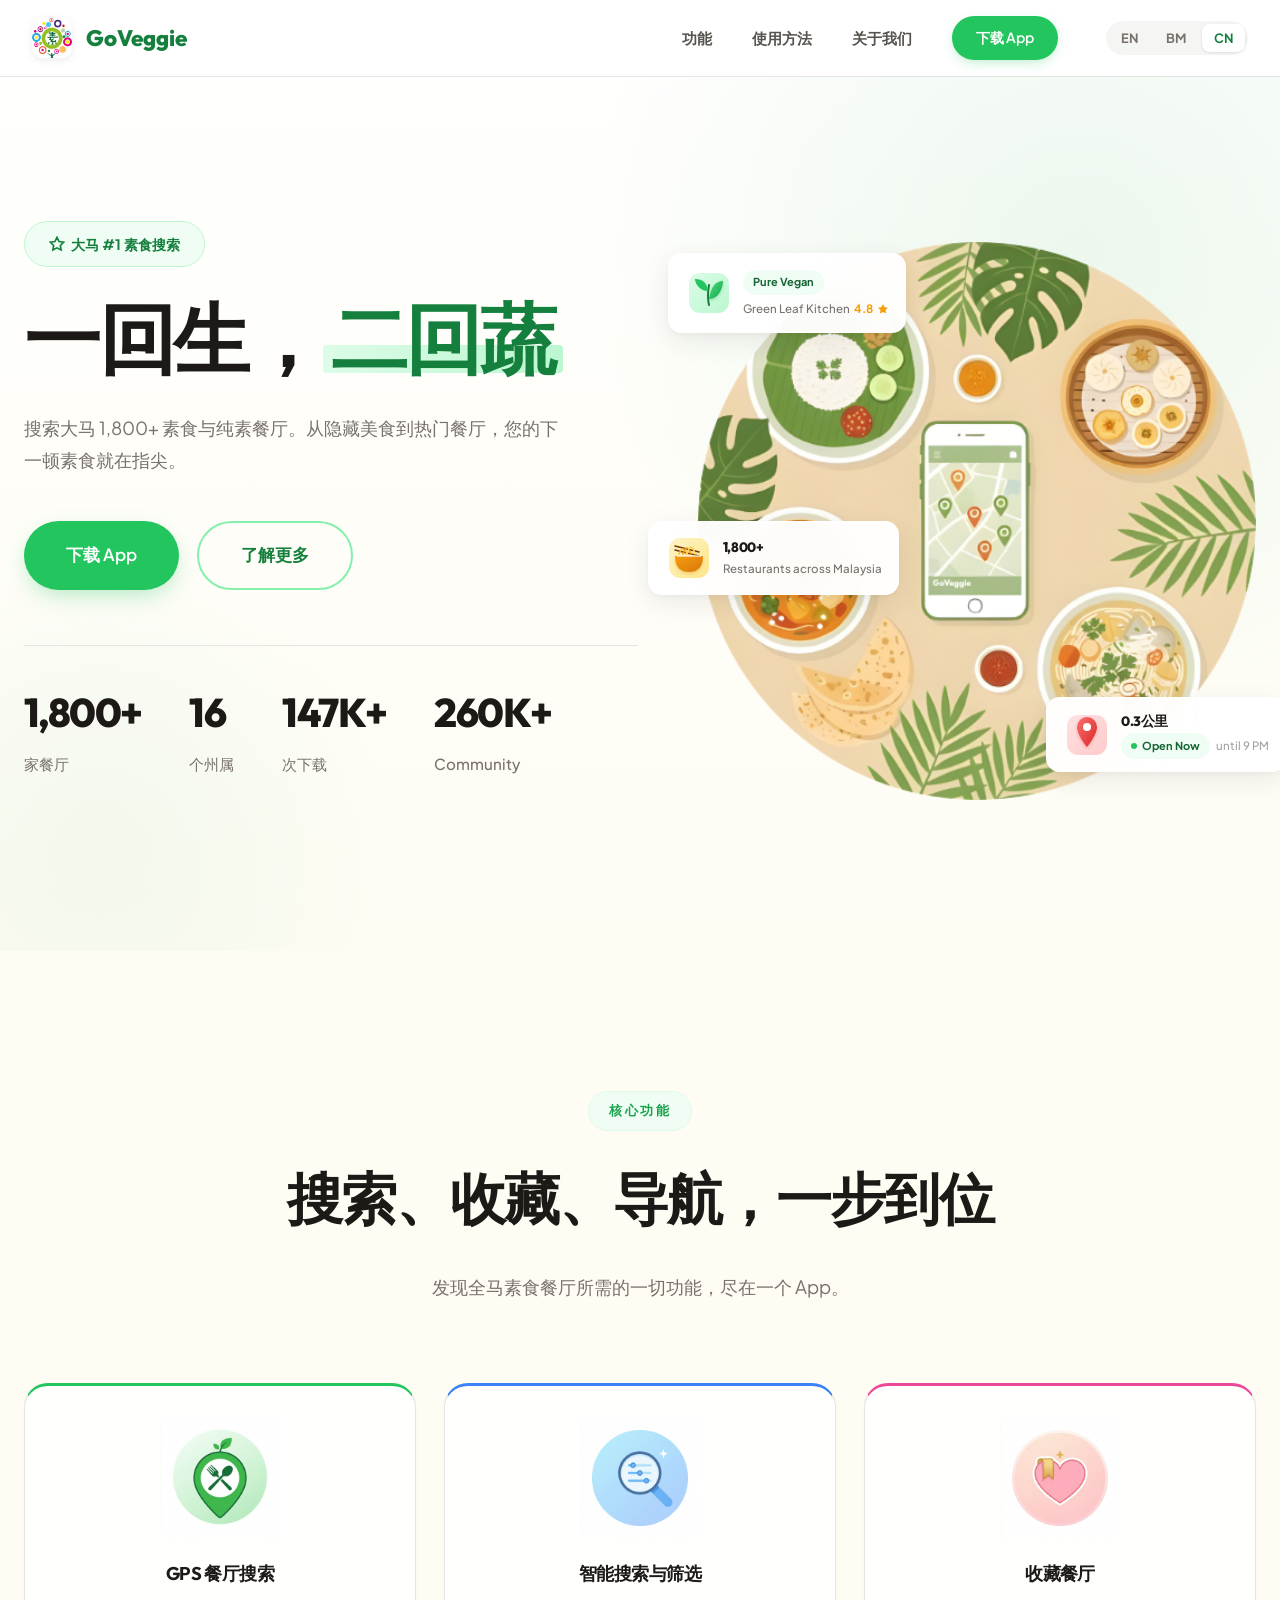
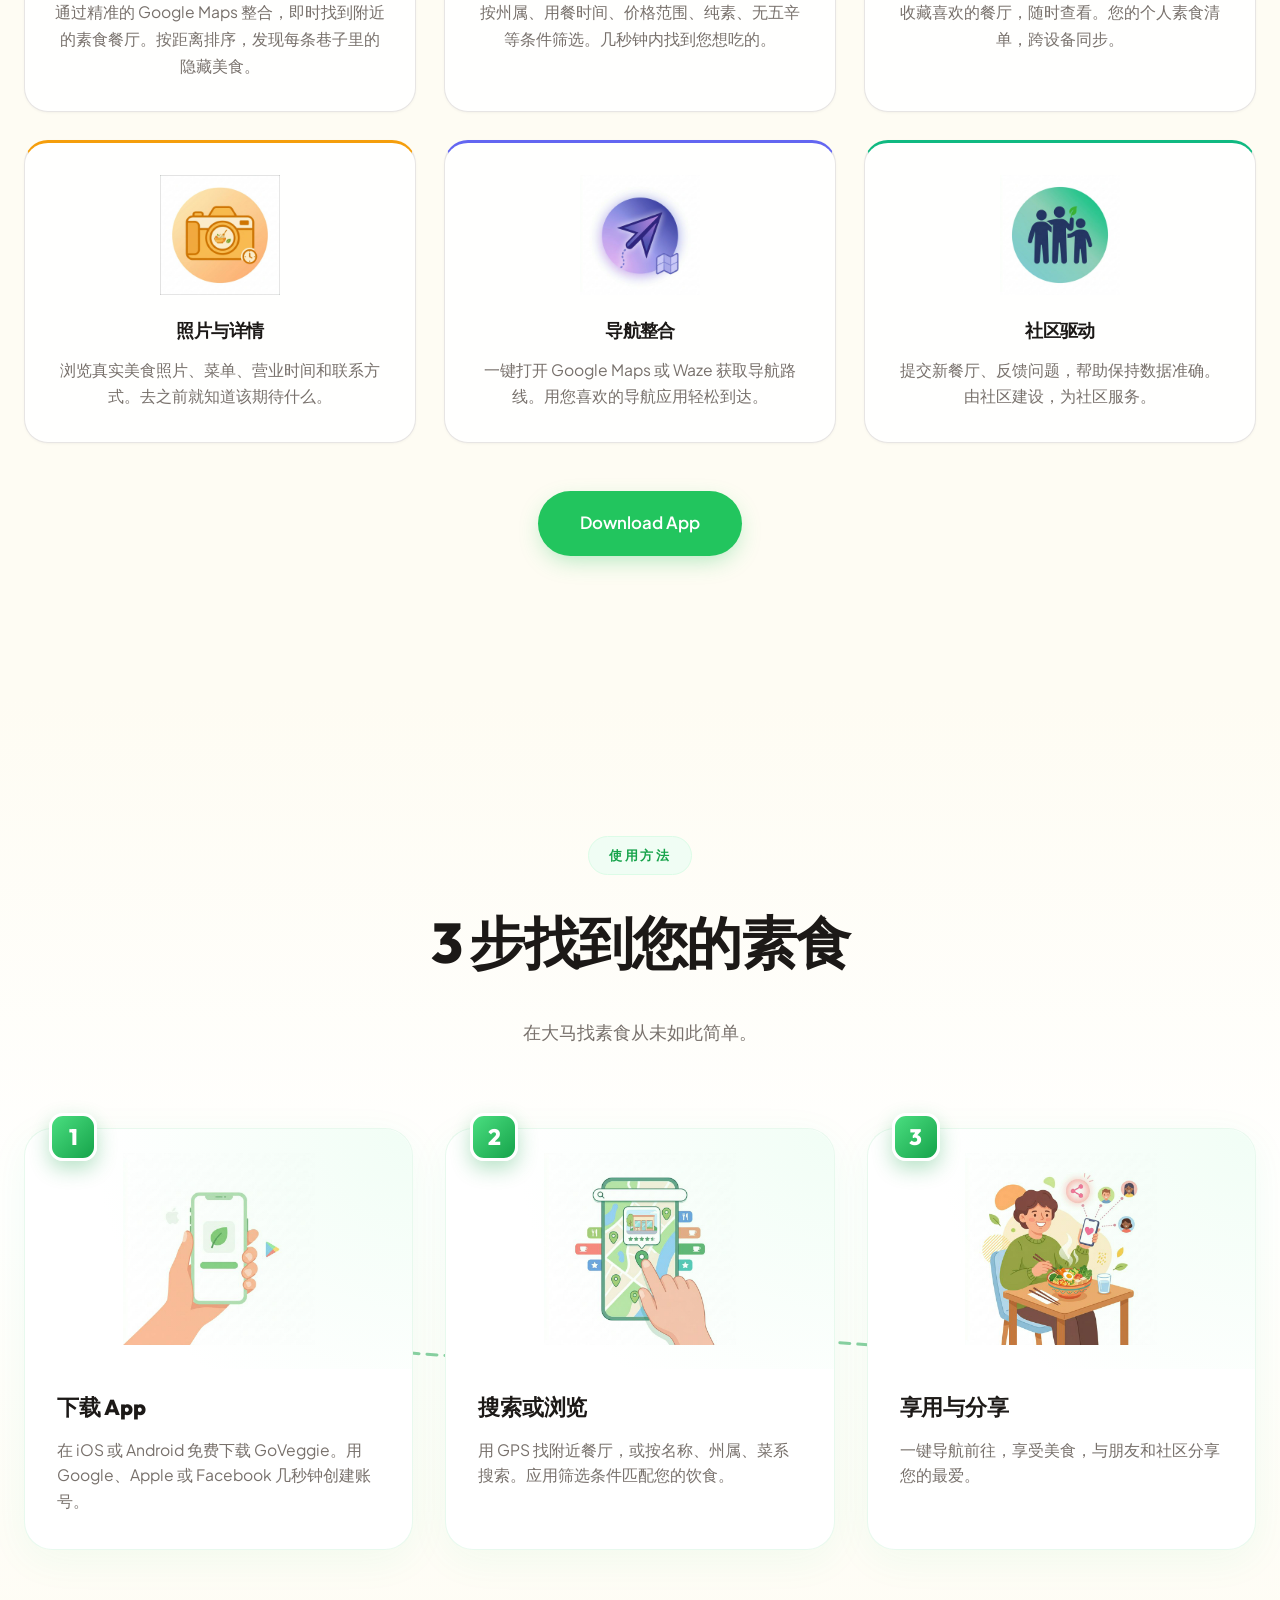
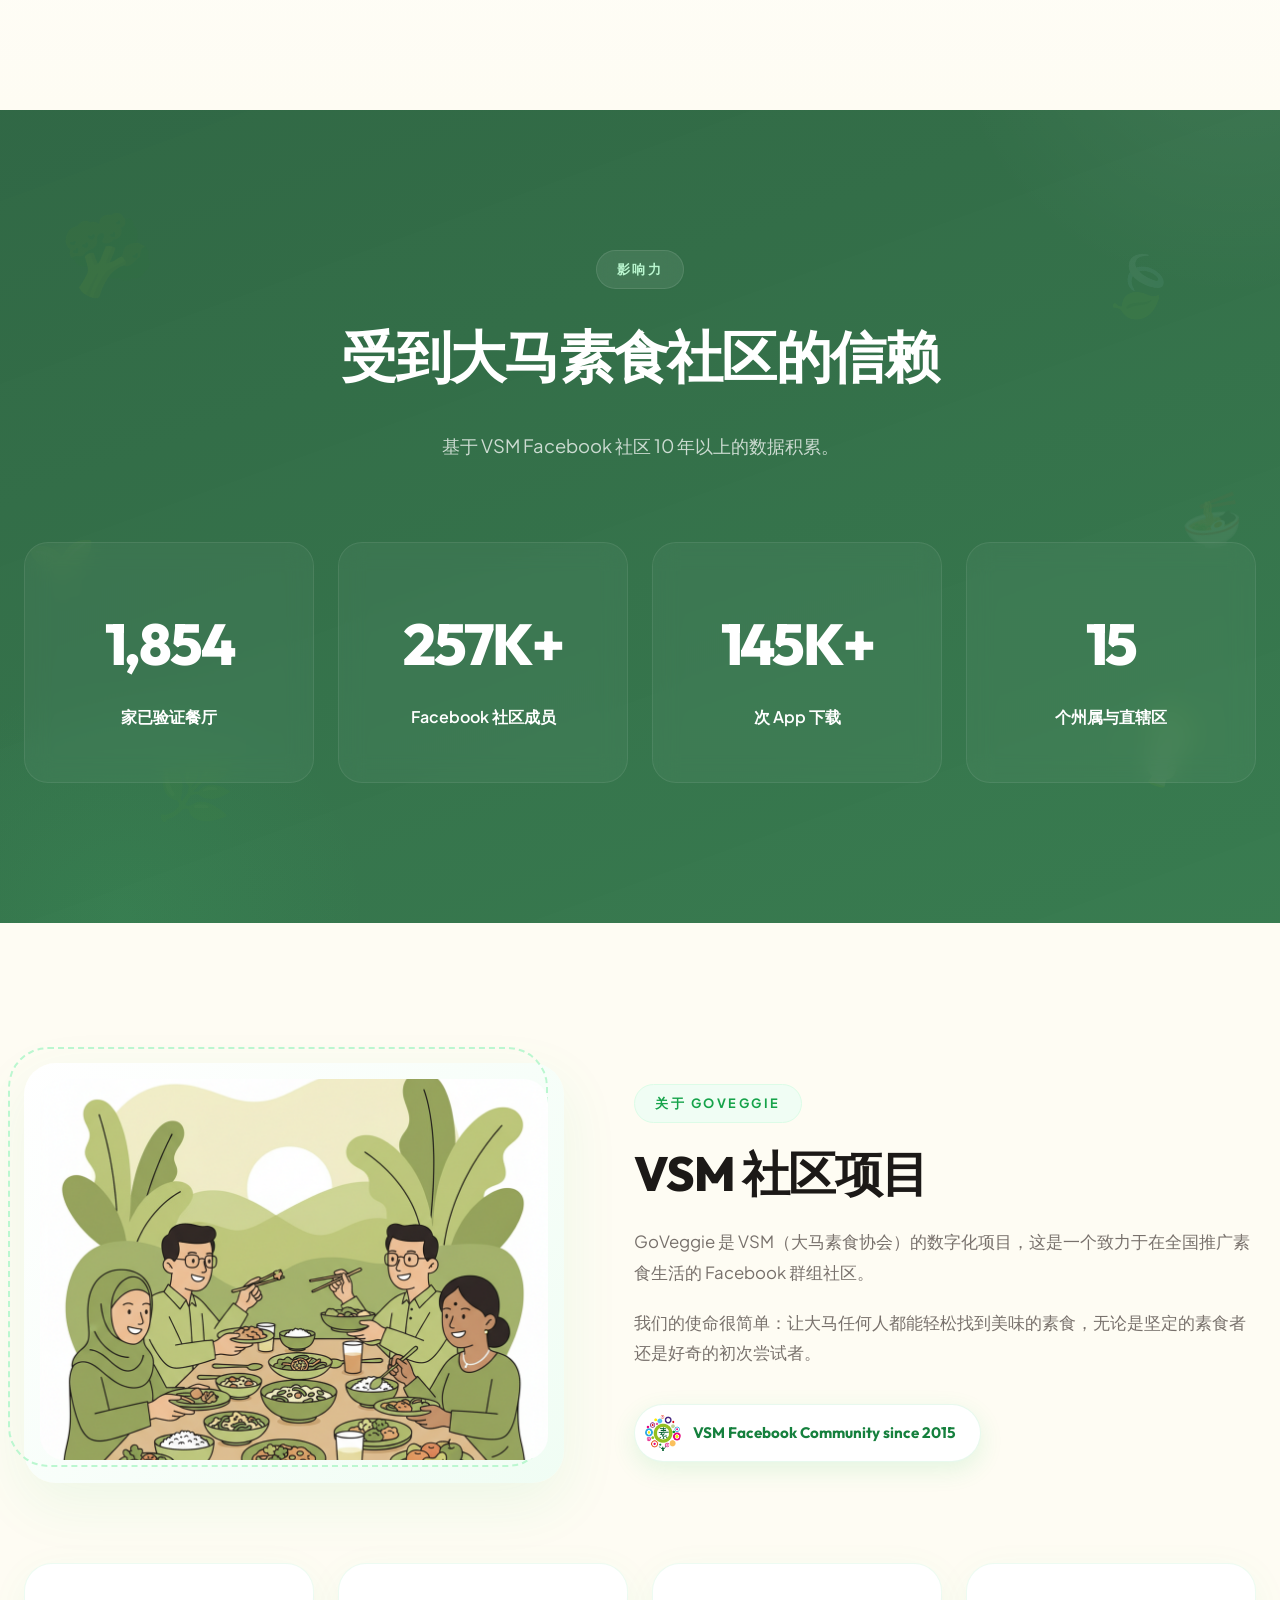
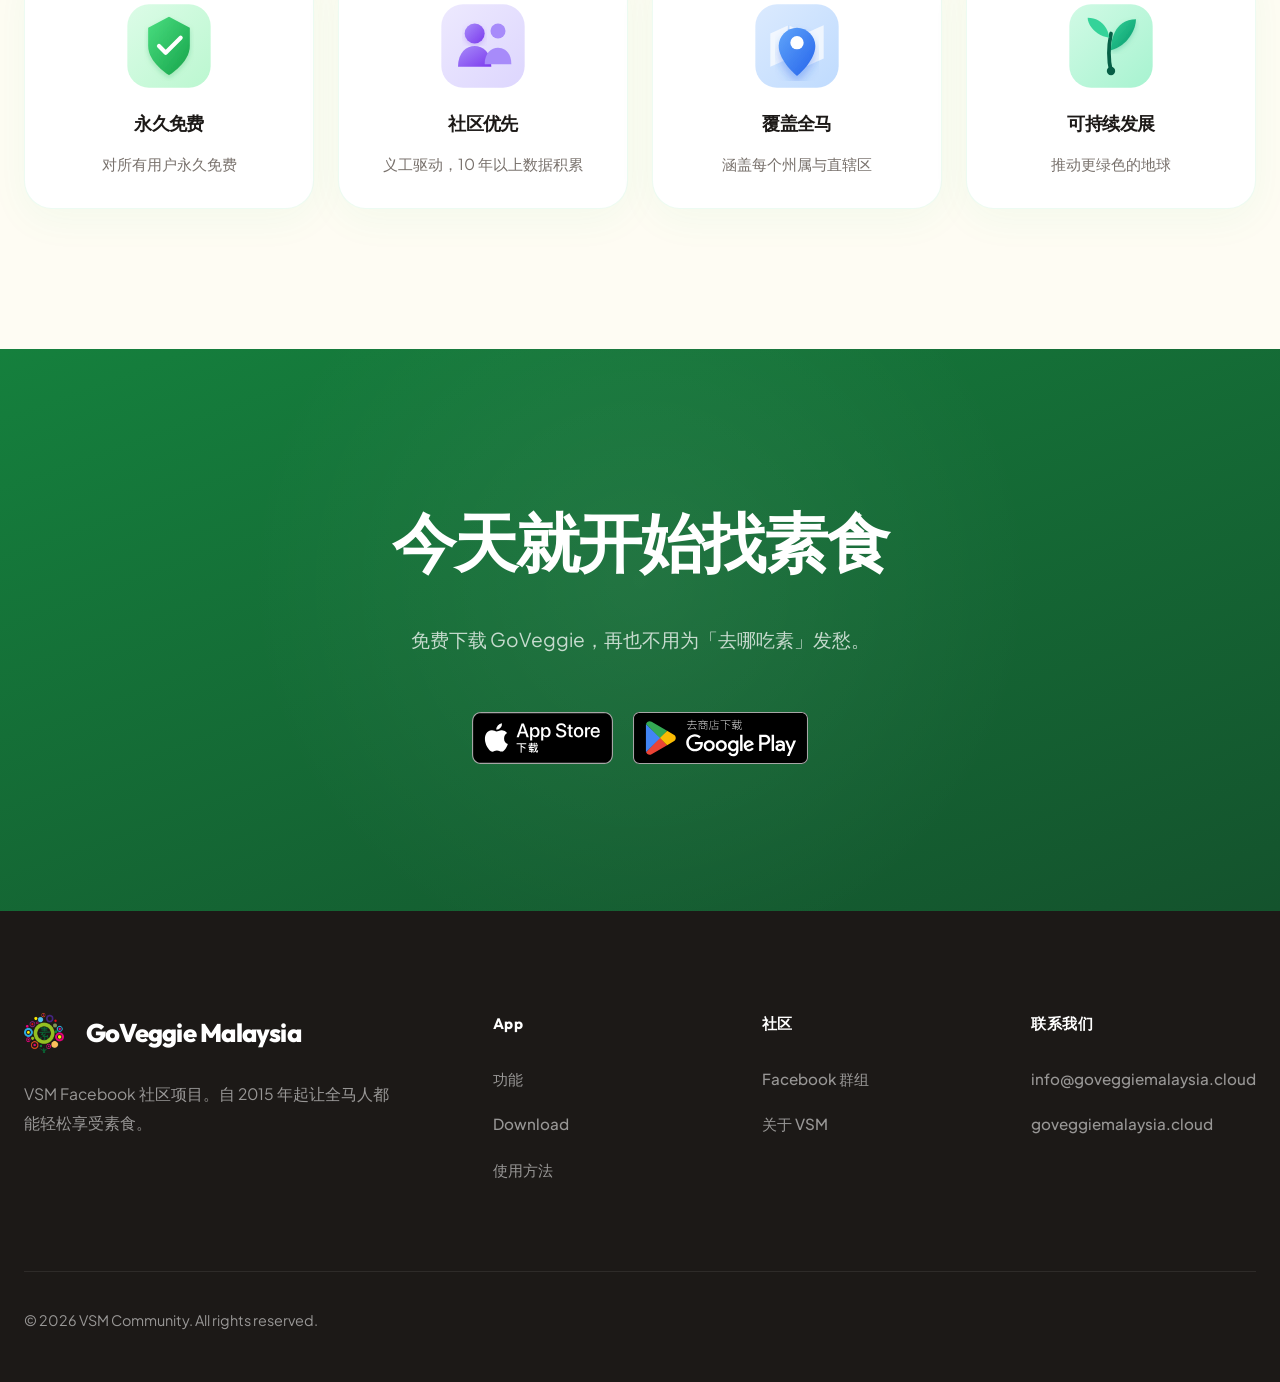
==== index.html @ f7094b2d "fix: add missing i18n.js script tag Co-Authored-By: Claude Opus 4.6 (1M context) <noreply@anthropic." ====
<!DOCTYPE html>
<html lang="en">

<head>
  <meta charset="UTF-8">
  <meta name="viewport" content="width=device-width, initial-scale=1.0">
  <title>GoVeggie Malaysia - Find Vegetarian & Vegan Restaurants Near You</title>
  <meta name="description"
    content="Malaysia's largest vegetarian restaurant finder. Discover 1,800+ veggie-friendly restaurants across all states. Download the GoVeggie app today.">
  <meta name="keywords"
    content="vegetarian restaurant Malaysia, vegan food Malaysia, plant-based restaurant finder, KL vegetarian, GoVeggie app, halal vegetarian, vegetarian food near me, vegan restaurant Kuala Lumpur, vegetarian delivery Malaysia">
  <link rel="canonical" href="https://goveggiemalaysia.cloud/">
  <link rel="alternate" hreflang="en" href="https://goveggiemalaysia.cloud/">
  <link rel="alternate" hreflang="ms" href="https://goveggiemalaysia.cloud/">
  <link rel="alternate" hreflang="zh" href="https://goveggiemalaysia.cloud/">
  <link rel="alternate" hreflang="x-default" href="https://goveggiemalaysia.cloud/">
  <meta property="og:title" content="GoVeggie Malaysia - Find Vegetarian & Vegan Restaurants Near You">
  <meta property="og:description"
    content="Malaysia's largest vegetarian restaurant finder. Discover 1,800+ veggie-friendly restaurants across all states. Download the GoVeggie app today.">
  <meta property="og:type" content="website">
  <meta property="og:url" content="https://goveggiemalaysia.cloud">
  <meta property="og:image" content="https://goveggiemalaysia.cloud/images/hero-food.png">
  <meta property="og:image:width" content="1200">
  <meta property="og:image:height" content="630">
  <meta property="og:site_name" content="GoVeggie Malaysia">
  <meta property="og:locale" content="en_MY">
  <meta name="twitter:card" content="summary_large_image">
  <meta name="twitter:title" content="GoVeggie Malaysia - Find Vegetarian & Vegan Restaurants Near You">
  <meta name="twitter:description"
    content="Malaysia's largest vegetarian restaurant finder. Discover 1,800+ veggie-friendly restaurants across all states.">
  <meta name="twitter:image" content="https://goveggiemalaysia.cloud/images/hero-food.png">
  <meta name="google-site-verification" content="ou6SDBEaF_o4Z6foZwaQ7dM2Ng8-QtiguViNbpQEqQM">
  <meta name="robots" content="index, follow">
  <meta name="author" content="VSM Community">
  <meta name="geo.region" content="MY">
  <meta name="geo.placename" content="Malaysia">
  <link rel="icon" type="image/png" href="images/logo.png">
  <link rel="apple-touch-icon" href="images/logo.png">
  <script type="application/ld+json">
  {
    "@context": "https://schema.org",
    "@type": "Organization",
    "name": "GoVeggie Malaysia",
    "alternateName": "VSM Community",
    "url": "https://goveggiemalaysia.cloud",
    "logo": "https://goveggiemalaysia.cloud/images/logo.png",
    "description": "Malaysia's largest vegetarian restaurant finder. Discover 1,800+ veggie-friendly restaurants across all states.",
    "address": {
      "@type": "PostalAddress",
      "addressCountry": "MY"
    },
    "sameAs": [
      "https://www.facebook.com/groups/781347675284086/"
    ]
  }
  </script>
  <script type="application/ld+json">
  {
    "@context": "https://schema.org",
    "@type": "SoftwareApplication",
    "name": "GoVeggie Malaysia",
    "operatingSystem": "Android, iOS",
    "applicationCategory": "LifestyleApplication",
    "description": "Find vegetarian and vegan restaurants across Malaysia. Browse 1,800+ listings with photos, menus, and directions.",
    "offers": {
      "@type": "Offer",
      "price": "0",
      "priceCurrency": "MYR"
    },
    "installUrl": [
      "https://apps.apple.com/my/app/goveggie-malaysia/id1183783738",
      "https://play.google.com/store/apps/details?id=com.dwhka.msiafoodlog"
    ],
    "aggregateRating": {
      "@type": "AggregateRating",
      "ratingValue": "4.5",
      "ratingCount": "500"
    }
  }
  </script>
  <script type="application/ld+json">
  {
    "@context": "https://schema.org",
    "@type": "WebSite",
    "name": "GoVeggie Malaysia",
    "url": "https://goveggiemalaysia.cloud",
    "potentialAction": {
      "@type": "SearchAction",
      "target": "https://goveggiemalaysia.cloud/?q={search_term_string}",
      "query-input": "required name=search_term_string"
    }
  }
  </script>
  <link rel="preconnect" href="https://fonts.googleapis.com">
  <link rel="preconnect" href="https://fonts.gstatic.com" crossorigin>
  <link
    href="https://fonts.googleapis.com/css2?family=Outfit:wght@400;500;600;700;800&family=Plus+Jakarta+Sans:wght@400;500;600;700&display=swap"
    rel="stylesheet">
  <link rel="stylesheet" href="css/style.css">
</head>

<body>
  <!-- SCROLL PROGRESS -->
  <div id="scroll-progress"></div>

  <!-- NAV -->
  <nav id="nav">
    <div class="nav-inner">
      <a href="#" class="nav-logo">
        <img src="images/logo.png" alt="GoVeggie"> GoVeggie
      </a>
      <ul class="nav-links">
        <li><a href="#features" data-i18n="nav_features">Features</a></li>
        <li><a href="#how-it-works" data-i18n="nav_how">How It Works</a></li>
        <li><a href="#about" data-i18n="nav_about">About</a></li>
        <li><a href="#download" class="btn btn-primary" data-i18n="nav_download">Download App</a></li>
        <li>
          <div class="lang-switcher">
            <button class="lang-btn active" data-lang="en" onclick="setLang('en')">EN</button>
            <button class="lang-btn" data-lang="ms" onclick="setLang('ms')">BM</button>
            <button class="lang-btn" data-lang="zh" onclick="setLang('zh')">CN</button>
          </div>
        </li>
      </ul>
      <button class="hamburger" onclick="toggleMenu()" aria-label="Toggle menu">
        <svg id="hamburger-icon" viewBox="0 0 24 24" fill="none" stroke="currentColor" stroke-width="2">
          <path d="M4 6h16M4 12h16M4 18h16" />
        </svg>
      </button>
    </div>
  </nav>

  <!-- MOBILE MENU -->
  <div class="mobile-menu" id="mobileMenu">
    <a href="#features" onclick="toggleMenu()" data-i18n="nav_features">Features</a>
    <a href="#how-it-works" onclick="toggleMenu()" data-i18n="nav_how">How It Works</a>
    <a href="#about" onclick="toggleMenu()" data-i18n="nav_about">About</a>
    <a href="#download" onclick="toggleMenu()" data-i18n="nav_download">Download App</a>
    <div style="margin-top:auto;padding-top:24px;border-top:1px solid var(--neutral-100);">
      <div
        style="font-size:0.75rem;font-weight:600;color:var(--neutral-400);text-transform:uppercase;letter-spacing:0.05em;margin-bottom:12px;">
        Language</div>
      <div style="display:grid;grid-template-columns:1fr 1fr 1fr;gap:8px;">
        <button class="lang-btn active" data-lang="en" onclick="setLang('en');toggleMenu()"
          style="padding:12px;border-radius:10px;font-size:0.9rem;text-align:center;width:100%;">English</button>
        <button class="lang-btn" data-lang="ms" onclick="setLang('ms');toggleMenu()"
          style="padding:12px;border-radius:10px;font-size:0.9rem;text-align:center;width:100%;">Melayu</button>
        <button class="lang-btn" data-lang="zh" onclick="setLang('zh');toggleMenu()"
          style="padding:12px;border-radius:10px;font-size:0.9rem;text-align:center;width:100%;">中文</button>
      </div>
    </div>
  </div>

  <!-- HERO -->
  <!-- Follow Us Bar -->
  <div
    style="background:var(--green-700);color:#fff;text-align:center;padding:10px 16px;font-size:0.85rem;font-weight:500;display:flex;align-items:center;justify-content:center;gap:8px;position:relative;z-index:90;">
    <span>Join our community</span>
    <a href="https://www.facebook.com/groups/781347675284086/" target="_blank" rel="noopener"
      style="color:#fff;font-weight:700;text-decoration:none;display:inline-flex;align-items:center;gap:6px;background:rgba(255,255,255,0.15);padding:4px 14px;border-radius:100px;transition:background 0.2s;">
      <svg width="14" height="14" viewBox="0 0 24 24" fill="#fff">
        <path d="M18 2h-3a5 5 0 00-5 5v3H7v4h3v8h4v-8h3l1-4h-4V7a1 1 0 011-1h3z" />
      </svg>
      Follow us on Facebook
    </a>
  </div>

  <section class="hero">
    <div class="hero-inner">
      <div class="hero-text">
        <div class="hero-badge">
          <svg width="16" height="16" viewBox="0 0 24 24" fill="none" stroke="currentColor" stroke-width="2.5"
            style="margin-right: 6px;">
            <path
              d="M12 2L15.09 8.26L22 9.27L17 14.14L18.18 21.02L12 17.77L5.82 21.02L7 14.14L2 9.27L8.91 8.26L12 2z" />
          </svg>
          <span data-i18n="hero_badge">Malaysia's #1 Veggie Finder</span>
        </div>
        <h1><span data-i18n="hero_title_1">Try Once, Go </span><span class="highlight" data-i18n="hero_title_hl">Veggie</span><span data-i18n="hero_title_2"> For Life</span></h1>
        <img src="images/hero-food.png?v=2" alt="GoVeggie" class="hero-img-mobile">
        <div class="hero-mobile-badges">
          <div class="hero-mobile-badge"><span class="dot" style="background:#22c55e;"></span> Pure Vegan</div>
          <div class="hero-mobile-badge"><span class="dot" style="background:#f59e0b;"></span> 4.8 ★</div>
          <div class="hero-mobile-badge"><span class="dot" style="background:#3b82f6;"></span> 0.3km away</div>
        </div>
        <p><span data-i18n="hero_desc">Find 1,800+ vegetarian and vegan restaurants across all states. From hidden gems
            to popular favourites, your next plant-based meal is just a tap away.</span></p>
        <div class="hero-cta">
          <a href="#download" class="btn btn-primary btn-lg" data-i18n="hero_cta_download">Download App</a>
          <a href="#features" class="btn btn-outline btn-lg" data-i18n="hero_cta_learn">Learn More</a>
        </div>
        <div class="hero-stats">
          <div class="hero-stat">
            <h3 data-count="1800" data-suffix="+" data-comma="true">0</h3>
            <p data-i18n="hero_stat_restaurants">Restaurants</p>
          </div>
          <div class="hero-stat">
            <h3 data-count="16">0</h3>
            <p data-i18n="hero_stat_states">States Covered</p>
          </div>
          <div class="hero-stat">
            <h3 data-count="147" data-suffix="K+">0</h3>
            <p data-i18n="hero_stat_downloads">Downloads</p>
          </div>
          <div class="hero-stat">
            <h3 data-count="260" data-suffix="K+">0</h3>
            <p data-i18n="hero_stat_community">Community</p>
          </div>
        </div>
      </div>
      <div class="hero-visual">
        <div class="floating-card card-1">
          <div style="display:flex;align-items:center;gap:10px;">
            <span class="float-emoji">
              <svg width="48" height="48" viewBox="0 0 120 120" xmlns="http://www.w3.org/2000/svg">
                <defs>
                  <linearGradient id="bgSeedling" x1="0%" y1="0%" x2="100%" y2="100%">
                    <stop offset="0%" stop-color="#dcfce7" />
                    <stop offset="100%" stop-color="#bbf7d0" />
                  </linearGradient>
                  <linearGradient id="leafGrad" x1="0%" y1="0%" x2="100%" y2="100%">
                    <stop offset="0%" stop-color="#4ade80" />
                    <stop offset="100%" stop-color="#16a34a" />
                  </linearGradient>
                  <filter id="shadow1" x="-10%" y="-10%" width="120%" height="120%">
                    <feDropShadow dx="0" dy="4" stdDeviation="4" flood-color="#16a34a" flood-opacity="0.3" />
                  </filter>
                </defs>
                <rect x="10" y="10" width="100" height="100" rx="28" fill="url(#bgSeedling)" />
                <path d="M60 90 Q55 70 60 40" fill="none" stroke="#15803d" stroke-width="5" stroke-linecap="round" />
                <path d="M60 75 C85 75, 95 45, 95 30 C75 30, 65 45, 60 75 Z" fill="url(#leafGrad)"
                  filter="url(#shadow1)" />
                <path d="M58 55 C35 55, 25 35, 25 25 C45 25, 55 35, 58 55 Z" fill="#22c55e" />
              </svg>
            </span>
            <div>
              <span class="float-tag" style="background:#f0fdf4;color:#166534;">Pure Vegan</span>
              <p style="margin-top:4px;display:flex;align-items:center;gap:4px;">
                Green Leaf Kitchen
                <span style="color:#f59e0b;font-weight:700;">4.8</span>
                <svg width="12" height="12" viewBox="0 0 24 24" fill="#f59e0b" stroke="none">
                  <path
                    d="M12 2L15.09 8.26L22 9.27L17 14.14L18.18 21.02L12 17.77L5.82 21.02L7 14.14L2 9.27L8.91 8.26L12 2z" />
                </svg>
              </p>
            </div>
          </div>
        </div>
        <div class="floating-card card-2">
          <div style="display:flex;align-items:center;gap:10px;">
            <span class="float-emoji">
              <svg width="48" height="48" viewBox="0 0 120 120" xmlns="http://www.w3.org/2000/svg">
                <defs>
                  <linearGradient id="bgPin" x1="0%" y1="0%" x2="100%" y2="100%">
                    <stop offset="0%" stop-color="#fee2e2" />
                    <stop offset="100%" stop-color="#fecaca" />
                  </linearGradient>
                  <linearGradient id="pinGrad" x1="0%" y1="0%" x2="100%" y2="100%">
                    <stop offset="0%" stop-color="#f87171" />
                    <stop offset="100%" stop-color="#dc2626" />
                  </linearGradient>
                  <filter id="shadow2" x="-20%" y="-20%" width="140%" height="140%">
                    <feDropShadow dx="0" dy="4" stdDeviation="4" flood-color="#dc2626" flood-opacity="0.3" />
                  </filter>
                </defs>
                <rect x="10" y="10" width="100" height="100" rx="28" fill="url(#bgPin)" />
                <path d="M60 90 C60 90, 35 60, 35 40 A25 25 0 0 1 85 40 C85 60, 60 90, 60 90 Z" fill="url(#pinGrad)"
                  filter="url(#shadow2)" />
                <circle cx="60" cy="40" r="10" fill="#ffffff" />
              </svg>
            </span>
            <div>
              <h5 style="margin:0;" data-i18n="hero_float_away">0.3km away</h5>
              <p style="display:flex;align-items:center;gap:6px;">
                <span class="float-tag" style="background:#f0fdf4;color:#166534;">
                  <span style="width:6px;height:6px;background:#22c55e;border-radius:50%;display:inline-block;"></span>
                  Open Now
                </span>
                <span style="color:#a3a3a3;">until 9 PM</span>
              </p>
            </div>
          </div>
        </div>
        <div class="floating-card card-3">
          <div style="display:flex;align-items:center;gap:10px;">
            <span class="float-emoji">
              <svg width="48" height="48" viewBox="0 0 120 120" xmlns="http://www.w3.org/2000/svg">
                <defs>
                  <linearGradient id="bgBowl" x1="0%" y1="0%" x2="100%" y2="100%">
                    <stop offset="0%" stop-color="#fef3c7" />
                    <stop offset="100%" stop-color="#fde68a" />
                  </linearGradient>
                  <linearGradient id="bowlGrad" x1="0%" y1="0%" x2="100%" y2="100%">
                    <stop offset="0%" stop-color="#f59e0b" />
                    <stop offset="100%" stop-color="#d97706" />
                  </linearGradient>
                  <filter id="shadow3" x="-20%" y="-20%" width="140%" height="140%">
                    <feDropShadow dx="0" dy="4" stdDeviation="4" flood-color="#d97706" flood-opacity="0.3" />
                  </filter>
                </defs>
                <rect x="10" y="10" width="100" height="100" rx="28" fill="url(#bgBowl)" />
                <line x1="25" y1="30" x2="85" y2="45" stroke="#78350f" stroke-width="4" stroke-linecap="round" />
                <line x1="25" y1="40" x2="85" y2="55" stroke="#78350f" stroke-width="4" stroke-linecap="round" />
                <path d="M35 50 Q45 25 55 50" fill="none" stroke="#fbbf24" stroke-width="4" stroke-linecap="round" />
                <path d="M45 50 Q55 20 65 50" fill="none" stroke="#f59e0b" stroke-width="4" stroke-linecap="round" />
                <path d="M55 50 Q65 15 75 50" fill="none" stroke="#fcd34d" stroke-width="4" stroke-linecap="round" />
                <path d="M25 55 C25 85, 40 95, 60 95 C80 95, 95 85, 95 55 Z" fill="url(#bowlGrad)"
                  filter="url(#shadow3)" />
                <path d="M30 55 L90 55" stroke="#fffbeb" stroke-width="3" />
              </svg>
            </span>
            <div>
              <h5 style="margin:0;">1,800+</h5>
              <p>Restaurants across Malaysia</p>
            </div>
          </div>
        </div>
        <img src="images/hero-food.png" alt="Malaysian vegetarian dishes with GoVeggie app" class="hero-img">
      </div>
    </div>
  </section>

  <!-- FEATURES -->
  <section class="section" id="features">
    <div class="container">
      <div class="section-header">
        <div class="section-label" data-i18n="feat_label">Features</div>
        <h2 data-i18n="feat_title">Find, Save & Navigate to Veggie Food</h2>
        <p><span data-i18n="feat_desc">Powerful tools to find your perfect plant-based meal, whether you're a lifelong
            vegetarian or just starting out.</span></p>
      </div>
      <div class="features-grid">
        <div class="feature-card">
          <div class="feature-icon feature-icon-img">
            <img src="images/icons/gps_restaurant_finder_1774521583362.png" alt="GPS Restaurant Finder"
              class="feature-icon-image">
          </div>
          <h3 data-i18n="feat_gps_title">GPS Restaurant Finder</h3>
          <p><span data-i18n="feat_gps_desc">Find vegetarian restaurants near you instantly with precise Google Maps
              integration. Sort by distance to discover hidden gems in every alley.</span></p>
        </div>
        <div class="feature-card">
          <div class="feature-icon feature-icon-img">
            <img src="images/icons/smart_search_filters_1774521598558.png" alt="Smart Search & Filters"
              class="feature-icon-image">
          </div>
          <h3 data-i18n="feat_search_title">Smart Search & Filters</h3>
          <p><span data-i18n="feat_search_desc">Filter by state, meal time, price range, pure vegan, no allium, and
              more. Find exactly what you're craving in seconds.</span></p>
        </div>
        <div class="feature-card">
          <div class="feature-icon feature-icon-img">
            <img src="images/icons/save_favourites_1774521613138.png" alt="Save Favourites"
              class="feature-icon-image">
          </div>
          <h3 data-i18n="feat_fav_title">Save Favourites</h3>
          <p><span data-i18n="feat_fav_desc">Bookmark restaurants you love and access them anytime. Your personal veggie
              food list, synced across devices.</span></p>
        </div>
        <div class="feature-card">
          <div class="feature-icon feature-icon-img">
            <img src="images/icons/photos_details_1774521625823.png" alt="Photos & Details"
              class="feature-icon-image">
          </div>
          <h3 data-i18n="feat_photo_title">Photos & Details</h3>
          <p><span data-i18n="feat_photo_desc">Browse real food photos, menus, opening hours, and contact details. Know
              what to expect before you visit.</span></p>
        </div>
        <div class="feature-card">
          <div class="feature-icon feature-icon-img">
            <img src="images/icons/navigation_integration_1774521640081.png" alt="Navigation Integration"
              class="feature-icon-image">
          </div>
          <h3 data-i18n="feat_nav_title">Navigation Integration</h3>
          <p><span data-i18n="feat_nav_desc">One tap to open Google Maps or Waze for turn-by-turn directions. Get there
              easily with your preferred navigation app.</span></p>
        </div>
        <div class="feature-card">
          <div class="feature-icon feature-icon-img">
            <img src="images/icons/community_powered_1774521726884.png" alt="Community Powered"
              class="feature-icon-image">
          </div>
          <h3 data-i18n="feat_community_title">Community Powered</h3>
          <p><span data-i18n="feat_community_desc">Submit new restaurants, report issues, and help keep data accurate.
              Built by the community, for the community.</span></p>
        </div>
      </div>
      <div style="text-align:center;margin-top:48px;">
        <a href="#download" class="btn btn-primary btn-lg" data-i18n="features_cta">Download App</a>
      </div>
    </div>
  </section>

  <!-- HOW IT WORKS -->
  <section class="section section-alt" id="how-it-works">
    <div class="container">
      <div class="section-header">
        <div class="section-label" data-i18n="how_label">How It Works</div>
        <h2 data-i18n="how_title">Your Next Veggie Meal in 3 Steps</h2>
        <p data-i18n="how_desc">Finding plant-based food in Malaysia has never been easier.</p>
      </div>
      <div class="steps" style="position: relative;">
        <!-- Beautiful Journey Line Behind Cards -->
        <svg class="steps-journey-line" viewBox="0 0 1000 100" preserveAspectRatio="none"
          style="position: absolute; top: 50%; left: 5%; width: 90%; height: 80px; z-index: 0; pointer-events: none; transform: translateY(-50%);"
          aria-hidden="true">
          <defs>
            <linearGradient id="journey-grad" x1="0%" y1="0%" x2="100%" y2="0%">
              <stop offset="0%" stop-color="#22c55e" stop-opacity="0.15" />
              <stop offset="25%" stop-color="#16a34a" stop-opacity="0.5" />
              <stop offset="50%" stop-color="#16a34a" stop-opacity="0.5" />
              <stop offset="75%" stop-color="#16a34a" stop-opacity="0.5" />
              <stop offset="100%" stop-color="#22c55e" stop-opacity="0.15" />
            </linearGradient>
          </defs>
          <path d="M0,50 C167,10 333,90 500,50 C667,10 833,90 1000,50" fill="none" stroke="url(#journey-grad)" stroke-width="3"
            stroke-dasharray="10 8" stroke-linecap="round" vector-effect="non-scaling-stroke" />
          <!-- Arrow dots at step positions -->
          <circle cx="167" cy="50" r="6" fill="#16a34a" opacity="0.3" />
          <circle cx="500" cy="50" r="6" fill="#16a34a" opacity="0.3" />
          <circle cx="833" cy="50" r="6" fill="#16a34a" opacity="0.3" />
        </svg>

        <style>
          @media (max-width: 900px) {
            .steps-journey-line {
              display: none !important;
            }
          }
        </style>

        <div class="step">
          <div class="step-number">1</div>
          <div class="step-img-wrapper">
            <img src="images/onboarding/step1_download_1774523146858.png" alt="Step 1 - Download the App">
          </div>
          <div class="step-body">
            <h3 data-i18n="how_step1_title">Download the App</h3>
            <p data-i18n="how_step1_desc">Get GoVeggie free on iOS or Android. Create an account in seconds with Google,
              Apple, or Facebook.</p>
          </div>
        </div>

        <div class="step">
          <div class="step-number">2</div>
          <div class="step-img-wrapper">
            <img src="images/onboarding/step2_search_1774523163067.png" alt="Step 2 - Search or Browse">
          </div>
          <div class="step-body">
            <h3 data-i18n="how_step2_title">Search or Browse</h3>
            <p><span data-i18n="how_step2_desc">Use GPS to find nearby restaurants or search by name, state, or cuisine
                type. Apply filters to match your diet.</span></p>
          </div>
        </div>

        <div class="step">
          <div class="step-number">3</div>
          <div class="step-img-wrapper">
            <img src="images/onboarding/step3_eat_1774523177211.png" alt="Step 3 - Eat & Share">
          </div>
          <div class="step-body">
            <h3 data-i18n="how_step3_title">Eat & Share</h3>
            <p><span data-i18n="how_step3_desc">Navigate there with one tap, enjoy your meal, and share your favourite
                spots with friends and the community.</span></p>
          </div>
        </div>
      </div>
    </div>
  </section>

  <!-- STATS -->
  <section class="section section-green">
    <span class="stats-deco d1">🥦</span>
    <span class="stats-deco d2">🍃</span>
    <span class="stats-deco d3">🌿</span>
    <span class="stats-deco d4">🥬</span>
    <span class="stats-deco d5">🌱</span>
    <span class="stats-deco d6">🍜</span>
    <div class="container">
      <div class="section-header">
        <div class="section-label" data-i18n="stats_label">Impact</div>
        <h2 data-i18n="stats_title">Trusted by Malaysia's Veggie Community</h2>
        <p data-i18n="stats_desc">Built on 10+ years of data from the VSM Facebook community.</p>
      </div>
      <div class="stats-grid">
        <div class="stat-card">
          <h3 data-count="1869" data-comma="true">0</h3>
          <p data-i18n="stats_restaurants">Verified Restaurants</p>
        </div>
        <div class="stat-card">
          <h3 data-count="260" data-suffix="K+">0</h3>
          <p data-i18n="stats_community">Facebook Community</p>
        </div>
        <div class="stat-card">
          <h3 data-count="147" data-suffix="K+">0</h3>
          <p data-i18n="stats_downloads">App Downloads</p>
        </div>
        <div class="stat-card">
          <h3 data-count="16">0</h3>
          <p data-i18n="stats_states">States &amp; Territories</p>
        </div>
      </div>
    </div>
  </section>

  <!-- ABOUT -->
  <section class="section" id="about">
    <div class="container">
      <div class="about-grid">
        <div class="about-top">
          <div class="about-img-container">
            <img src="images/about-community.png" alt="Malaysian community sharing vegetarian food on banana leaves"
              class="about-img">
          </div>
          <div class="about-content">
            <div class="section-label" data-i18n="about_label">About GoVeggie</div>
            <h2 data-i18n="about_title">A Project by the VSM Community</h2>
            <p><span data-i18n="about_desc1">GoVeggie is the digital initiative of VSM (Vegetarian Society of Malaysia),
                a Facebook Group community dedicated to promoting plant-based living across the nation.</span></p>
            <p><span data-i18n="about_desc2">Our mission is simple: make it effortless for anyone in Malaysia to find
                delicious vegetarian and vegan food, whether they're committed vegans or curious first-timers.</span>
            </p>
            <a href="https://www.facebook.com/groups/781347675284086/" target="_blank" rel="noopener" class="about-trust" style="text-decoration:none;cursor:pointer;">
              <img src="images/logo.png" alt="VSM">
              <span>VSM Facebook Community since 2015</span>
            </a>
          </div>
        </div>
        <div class="about-values">
          <div class="about-value">
            <div class="about-value-icon">
              <svg width="64" height="64" viewBox="0 0 120 120" xmlns="http://www.w3.org/2000/svg">
                <defs>
                  <linearGradient id="shieldBg" x1="0%" y1="0%" x2="100%" y2="100%">
                    <stop offset="0%" stop-color="#dcfce7" />
                    <stop offset="100%" stop-color="#bbf7d0" />
                  </linearGradient>
                  <linearGradient id="shieldFill" x1="0%" y1="0%" x2="100%" y2="100%">
                    <stop offset="0%" stop-color="#4ade80" />
                    <stop offset="100%" stop-color="#16a34a" />
                  </linearGradient>
                  <filter id="shieldShadow">
                    <feDropShadow dx="0" dy="3" stdDeviation="3" flood-color="#16a34a" flood-opacity="0.25" />
                  </filter>
                </defs>
                <rect x="10" y="10" width="100" height="100" rx="26" fill="url(#shieldBg)" />
                <path d="M60 25 L85 38 V60 C85 80, 60 95, 60 95 C60 95, 35 80, 35 60 V38 Z" fill="url(#shieldFill)"
                  filter="url(#shieldShadow)" />
                <polyline points="48 60 56 68 74 50" fill="none" stroke="#fff" stroke-width="5" stroke-linecap="round"
                  stroke-linejoin="round" />
              </svg>
            </div>
            <div>
              <h4 data-i18n="about_free_title">Always Free</h4>
              <p data-i18n="about_free_desc">Free for all users, forever</p>
            </div>
          </div>
          <div class="about-value">
            <div class="about-value-icon">
              <svg width="64" height="64" viewBox="0 0 120 120" xmlns="http://www.w3.org/2000/svg">
                <defs>
                  <linearGradient id="peopleBg" x1="0%" y1="0%" x2="100%" y2="100%">
                    <stop offset="0%" stop-color="#ede9fe" />
                    <stop offset="100%" stop-color="#ddd6fe" />
                  </linearGradient>
                  <linearGradient id="peopleFill" x1="0%" y1="0%" x2="100%" y2="100%">
                    <stop offset="0%" stop-color="#a78bfa" />
                    <stop offset="100%" stop-color="#7c3aed" />
                  </linearGradient>
                  <filter id="peopleShadow">
                    <feDropShadow dx="0" dy="3" stdDeviation="3" flood-color="#7c3aed" flood-opacity="0.25" />
                  </filter>
                </defs>
                <rect x="10" y="10" width="100" height="100" rx="26" fill="url(#peopleBg)" />
                <circle cx="50" cy="45" r="12" fill="url(#peopleFill)" filter="url(#peopleShadow)" />
                <path d="M30 85 C30 68, 40 60, 50 60 C60 60, 70 68, 70 85" fill="url(#peopleFill)" />
                <circle cx="78" cy="42" r="9" fill="#a78bfa" />
                <path d="M62 82 C62 68, 70 62, 78 62 C86 62, 94 68, 94 82" fill="#a78bfa" />
              </svg>
            </div>
            <div>
              <h4 data-i18n="about_comm_title">Community First</h4>
              <p data-i18n="about_comm_desc">Volunteer-driven with 10+ years of data</p>
            </div>
          </div>
          <div class="about-value">
            <div class="about-value-icon">
              <svg width="64" height="64" viewBox="0 0 120 120" xmlns="http://www.w3.org/2000/svg">
                <defs>
                  <linearGradient id="mapBg" x1="0%" y1="0%" x2="100%" y2="100%">
                    <stop offset="0%" stop-color="#dbeafe" />
                    <stop offset="100%" stop-color="#bfdbfe" />
                  </linearGradient>
                  <linearGradient id="pinFill" x1="0%" y1="0%" x2="100%" y2="100%">
                    <stop offset="0%" stop-color="#60a5fa" />
                    <stop offset="100%" stop-color="#2563eb" />
                  </linearGradient>
                  <filter id="pinShadow">
                    <feDropShadow dx="0" dy="8" stdDeviation="6" flood-color="#2563eb" flood-opacity="0.35" />
                  </filter>
                </defs>
                <!-- Background rect matching the others -->
                <rect x="10" y="10" width="100" height="100" rx="26" fill="url(#mapBg)" />
                <!-- Stylized map fold -->
                <path d="M28 45 L50 35 L70 45 L92 35 L92 75 L70 85 L50 75 L28 85 Z" fill="#ffffff" opacity="0.7" />
                <line x1="50" y1="35" x2="50" y2="75" stroke="#bfdbfe" stroke-width="2" opacity="0.8" />
                <line x1="70" y1="45" x2="70" y2="85" stroke="#bfdbfe" stroke-width="2" opacity="0.8" />
                <!-- Location Pin -->
                <path d="M60 38 C48 38 38 48 38 60 C38 78 60 96 60 96 C60 96 82 78 82 60 C82 48 72 38 60 38 Z"
                  fill="url(#pinFill)" filter="url(#pinShadow)" />
                <circle cx="60" cy="56" r="8" fill="#ffffff" />
              </svg>
            </div>
            <div>
              <h4 data-i18n="about_msia_title">All of Malaysia</h4>
              <p data-i18n="about_msia_desc">Covering every state &amp; territory</p>
            </div>
          </div>
          <div class="about-value">
            <div class="about-value-icon">
              <svg width="64" height="64" viewBox="0 0 120 120" xmlns="http://www.w3.org/2000/svg">
                <defs>
                  <linearGradient id="sustainBg" x1="0%" y1="0%" x2="100%" y2="100%">
                    <stop offset="0%" stop-color="#d1fae5" />
                    <stop offset="100%" stop-color="#a7f3d0" />
                  </linearGradient>
                  <linearGradient id="sustainFill" x1="0%" y1="0%" x2="100%" y2="100%">
                    <stop offset="0%" stop-color="#34d399" />
                    <stop offset="100%" stop-color="#059669" />
                  </linearGradient>
                  <filter id="sustainShadow">
                    <feDropShadow dx="0" dy="3" stdDeviation="3" flood-color="#059669" flood-opacity="0.25" />
                  </filter>
                </defs>
                <rect x="10" y="10" width="100" height="100" rx="26" fill="url(#sustainBg)" />
                <path d="M60 90 Q55 70 60 45" fill="none" stroke="#065f46" stroke-width="4.5" stroke-linecap="round" />
                <path d="M60 65 C80 60, 90 40, 90 28 C72 28, 60 42, 60 65 Z" fill="url(#sustainFill)"
                  filter="url(#sustainShadow)" />
                <path d="M58 50 C42 48, 32 35, 32 26 C46 26, 56 36, 58 50 Z" fill="#34d399" />
                <circle cx="60" cy="90" r="5" fill="#065f46" />
              </svg>
            </div>
            <div>
              <h4 data-i18n="about_sustain_title">Sustainability</h4>
              <p data-i18n="about_sustain_desc">Promoting a greener planet</p>
            </div>
          </div>
        </div>
      </div>
    </div>
  </section>

  <!-- VENDOR CTA (hidden - no SOP yet) -->
  <!--
  <section class="section vendor-section" id="vendors">
    <div class="container">
      <div class="vendor-card">
        Vendor section removed - will add back when SOP is ready
      </div>
    </div>
  </section>
  -->
  <div id="vendors"></div>

  <!-- DOWNLOAD CTA -->
  <section class="section download-section" id="download">
    <div class="container">
      <h2 data-i18n="dl_title">Start Finding Veggie Food Today</h2>
      <p data-i18n="dl_desc">Download GoVeggie for free and never wonder "where to eat veggie?" again.</p>
      <div class="download-buttons">
        <a href="https://apps.apple.com/my/app/goveggie-malaysia/id1183783738" class="badge-link" target="_blank"
          rel="noopener">
          <img src="images/badges/app-store-en.svg" alt="Download on the App Store" class="store-badge"
            data-badge="appstore">
        </a>
        <a href="https://play.google.com/store/apps/details?id=com.dwhka.msiafoodlog" class="badge-link" target="_blank"
          rel="noopener">
          <img src="images/badges/google-play-en.svg" alt="Get it on Google Play" class="store-badge"
            data-badge="googleplay">
        </a>
      </div>
    </div>
  </section>

  <!-- FOOTER -->
  <footer>
    <div class="footer-inner">
      <div class="footer-brand">
        <h3><img src="images/logo.png" alt="GoVeggie"
            class="footer-logo-img">GoVeggie Malaysia
        </h3>
        <p><span data-i18n="footer_desc">A project by the VSM Facebook community. Making plant-based dining accessible
            to everyone across Malaysia since 2015.</span></p>
      </div>
      <div class="footer-col">
        <h4 data-i18n="footer_app">App</h4>
        <ul>
          <li><a href="#features" data-i18n="nav_features">Features</a></li>
          <li><a href="#download">Download</a></li>
          <li><a href="#how-it-works" data-i18n="nav_how">How It Works</a></li>
        </ul>
      </div>
      <div class="footer-col">
        <h4 data-i18n="footer_community">Community</h4>
        <ul>
          <li><a href="https://www.facebook.com/groups/781347675284086/" target="_blank" rel="noopener"
              data-i18n="footer_fb">Facebook Group</a></li>
          <li><a href="#about" data-i18n="footer_about_vsm">About VSM</a></li>
        </ul>
      </div>
      <div class="footer-col">
        <h4 data-i18n="footer_contact">Contact</h4>
        <ul>
          <li><a href="mailto:info@goveggiemalaysia.cloud">info@goveggiemalaysia.cloud</a></li>
          <li><a href="https://goveggiemalaysia.cloud" target="_blank" rel="noopener">goveggiemalaysia.cloud</a></li>
        </ul>
      </div>
    </div>
    <div class="footer-bottom">
      <span>&copy; 2026 VSM Community. All rights reserved.</span>
    </div>
  </footer>

  <script src="i18n.js"></script>
  <script src="js/main.js"></script>
</body>

</html>
---- css/style.css ----
:root {
      /* Premium Green Palette */
      --green-50: #f0fdf4;
      --green-100: #dcfce7;
      --green-200: #bbf7d0;
      --green-300: #86efac;
      --green-400: #4ade80;
      --green-500: #22c55e;
      --green-600: #16a34a;
      --green-700: #15803d;
      --green-800: #166534;
      --green-900: #14532d;

      /* Warm Neutral Palette */
      --neutral-50: #fafaf9;
      --neutral-100: #f5f5f4;
      --neutral-200: #e7e5e4;
      --neutral-300: #d6d3d1;
      --neutral-400: #a8a29e;
      --neutral-500: #78716c;
      --neutral-600: #57534e;
      --neutral-700: #44403c;
      --neutral-800: #292524;
      --neutral-900: #1c1917;

      /* Accent Colors */
      --cream: #fefcf3;
      --warm-white: #fffffe;

      --radius: 24px;
      --radius-sm: 16px;
      --radius-lg: 32px;

      --shadow-sm: 0 1px 2px 0 rgba(0, 0, 0, 0.03), 0 1px 6px -1px rgba(0, 0, 0, 0.02);
      --shadow-md: 0 4px 6px -1px rgba(0, 0, 0, 0.05), 0 10px 15px -3px rgba(0, 0, 0, 0.05);
      --shadow-lg: 0 10px 15px -3px rgba(0, 0, 0, 0.05), 0 25px 50px -12px rgba(0, 0, 0, 0.08);
      --shadow-xl: 0 20px 25px -5px rgba(0, 0, 0, 0.05), 0 40px 80px -20px rgba(0, 0, 0, 0.12);
      --shadow-green: 0 20px 40px -12px rgba(22, 163, 74, 0.35);
      --shadow-glow: 0 0 60px -12px rgba(22, 163, 74, 0.25);
    }

    * {
      margin: 0;
      padding: 0;
      box-sizing: border-box;
    }

    body {
      font-family: 'Plus Jakarta Sans', sans-serif;
      color: var(--neutral-800);
      background: var(--cream);
      line-height: 1.7;
      overflow-x: hidden;
      -webkit-font-smoothing: antialiased;
      -moz-osx-font-smoothing: grayscale;
    }

    h1,
    h2,
    h3,
    h4,
    h5,
    h6 {
      font-family: 'Outfit', sans-serif;
      font-weight: 700;
      letter-spacing: -0.03em;
      text-wrap: balance;
    }

    nav {
      position: fixed;
      top: 0;
      left: 0;
      right: 0;
      z-index: 100;
      background: #fff;
      border-bottom: 1px solid var(--neutral-200);
      transition: all 0.3s ease;
      padding: 16px 0;
    }

    nav.scrolled {
      background: #fff;
      box-shadow: 0 2px 12px rgba(0, 0, 0, 0.06);
      padding: 10px 0;
    }

    .nav-inner {
      max-width: 1280px;
      margin: 0 auto;
      display: flex;
      align-items: center;
      justify-content: space-between;
      padding: 0 32px;
    }

    .nav-logo {
      display: flex;
      align-items: center;
      gap: 14px;
      font-weight: 800;
      font-size: 1.4rem;
      color: var(--green-700);
      text-decoration: none;
      font-family: 'Outfit';
      transition: transform 0.3s ease;
    }

    .nav-logo:hover {
      transform: scale(1.02);
    }

    .nav-logo img {
      width: 40px;
      height: 40px;
      border-radius: 10px;
      box-shadow: 0 2px 8px rgba(0, 0, 0, 0.08);
    }

    .footer-logo-img {
      width: 40px;
      height: 40px;
      border-radius: 10px;
      vertical-align: middle;
      margin-right: 8px;
    }

    .nav-links {
      display: flex;
      align-items: center;
      gap: 40px;
      list-style: none;
    }

    .nav-links a {
      text-decoration: none;
      color: var(--neutral-600);
      font-weight: 600;
      font-size: 0.95rem;
      transition: all 0.3s ease;
      position: relative;
    }

    .nav-links a:not(.btn)::after {
      content: '';
      position: absolute;
      bottom: -4px;
      left: 0;
      width: 0;
      height: 2px;
      background: var(--green-500);
      border-radius: 2px;
      transition: width 0.3s ease;
    }

    .nav-links a:not(.btn):hover::after {
      width: 100%;
    }

    .nav-links a:hover {
      color: var(--green-700);
    }

    .nav-links .btn.btn-primary {
      padding: 10px 24px;
      font-size: 0.88rem;
      color: #fff !important;
      box-shadow: 0 4px 14px -4px rgba(34, 197, 94, 0.4);
      border-radius: 100px;
    }

    .nav-links .btn.btn-primary:hover {
      color: #fff !important;
      transform: translateY(-2px) scale(1.02);
      box-shadow: 0 8px 20px -4px rgba(34, 197, 94, 0.5);
    }

    .btn {
      display: inline-flex;
      align-items: center;
      justify-content: center;
      gap: 10px;
      padding: 14px 32px;
      border-radius: 100px;
      font-weight: 600;
      font-size: 0.95rem;
      text-decoration: none;
      cursor: pointer;
      transition: all 0.4s cubic-bezier(0.4, 0, 0.2, 1);
      border: none;
      position: relative;
      overflow: hidden;
    }

    .btn::before {
      content: '';
      position: absolute;
      top: 0;
      left: -100%;
      width: 100%;
      height: 100%;
      background: linear-gradient(90deg, transparent, rgba(255, 255, 255, 0.2), transparent);
      transition: left 0.5s ease;
    }

    .btn:hover::before {
      left: 100%;
    }

    .btn-primary {
      background: var(--green-500);
      color: #fff;
      box-shadow: 0 8px 24px -6px rgba(34, 197, 94, 0.4);
    }

    .btn-primary:hover {
      transform: translateY(-3px) scale(1.02);
      box-shadow: 0 16px 40px -8px rgba(34, 197, 94, 0.5);
      background: var(--green-600);
    }

    .btn-primary:active {
      transform: translateY(0) scale(0.98);
    }

    .btn-outline {
      background: transparent;
      color: var(--green-700);
      border: 2px solid var(--green-300);
      backdrop-filter: blur(8px);
      font-weight: 600;
    }

    .btn-outline:hover {
      background: var(--green-50);
      border-color: var(--green-500);
      transform: translateY(-3px) scale(1.02);
    }

    .btn-outline:active {
      transform: translateY(0) scale(0.98);
    }

    .btn-dark {
      background: var(--neutral-900);
      color: #fff;
    }

    .btn-dark:hover {
      background: var(--neutral-800);
      transform: translateY(-3px);
    }

    .btn-lg {
      padding: 18px 42px;
      font-size: 1.05rem;
    }

    .hamburger {
      display: none;
      background: none;
      border: none;
      cursor: pointer;
      color: var(--neutral-800);
      padding: 8px;
      border-radius: 12px;
      transition: background 0.3s ease;
    }

    .hamburger:hover {
      background: var(--neutral-100);
    }

    .hamburger svg {
      width: 28px;
      height: 28px;
    }

    .hero {
      min-height: 100vh;
      min-height: 100dvh;
      display: flex;
      align-items: center;
      padding: 100px 24px 60px;
      background: linear-gradient(180deg, var(--warm-white) 0%, var(--cream) 100%);
      position: relative;
      overflow: hidden;
    }

    .hero::before {
      --p: calc(var(--parallax) * -0.6);
      content: '';
      position: absolute;
      width: 1000px;
      height: 1000px;
      border-radius: 50%;
      background: radial-gradient(circle, rgba(22, 163, 74, 0.08) 0%, transparent 70%);
      top: -300px;
      right: -300px;
      animation: pulse-glow 8s ease-in-out infinite;
    }

    .hero::after {
      --p: calc(var(--parallax) * -0.3);
      content: '';
      position: absolute;
      width: 600px;
      height: 600px;
      border-radius: 50%;
      background: radial-gradient(circle, rgba(22, 163, 74, 0.05) 0%, transparent 70%);
      bottom: -200px;
      left: -200px;
      animation: pulse-glow 10s ease-in-out infinite reverse;
    }

    @keyframes pulse-glow {

      0%,
      100% {
        opacity: 0.5;
        transform: translateY(var(--p, 0)) scale(1);
      }

      50% {
        opacity: 1;
        transform: translateY(var(--p, 0)) scale(1.1);
      }
    }

    .hero-inner {
      max-width: 1320px;
      width: 100%;
      margin: 0 auto;
      display: grid;
      grid-template-columns: 1.1fr 1fr;
      gap: 60px;
      align-items: center;
      position: relative;
      z-index: 10;
    }

    .hero-badge {
      display: inline-flex;
      align-items: center;
      background: var(--green-50);
      color: var(--green-700);
      padding: 10px 24px;
      border-radius: 100px;
      font-weight: 700;
      font-size: 0.9rem;
      margin-bottom: 28px;
      border: 1px solid var(--green-200);
      animation: fade-in-up 0.8s ease forwards;
    }

    .hero h1 {
      font-size: clamp(3.2rem, 6vw, 5rem);
      color: var(--neutral-900);
      margin-bottom: 28px;
      line-height: 1.05;
      animation: fade-in-up 0.8s ease 0.1s both;
    }

    .hero h1 .highlight {
      position: relative;
      display: inline-block;
      color: var(--green-700);
      -webkit-text-fill-color: var(--green-700);
      padding: 0 8px;
      margin: 4px 0;
    }

    .hero h1 .highlight::before {
      content: '';
      position: absolute;
      bottom: 8%;
      left: 0;
      right: 0;
      height: 35%;
      background: linear-gradient(90deg, var(--green-100), var(--green-200));
      border-radius: 4px;
      z-index: -1;
      transform: scaleX(0);
      transform-origin: left;
      animation: highlightSlide 0.8s cubic-bezier(0.16, 1, 0.3, 1) 0.6s forwards;
    }

    @keyframes highlightSlide {
      0% {
        transform: scaleX(0);
      }

      100% {
        transform: scaleX(1);
      }
    }

    .hero-img-mobile {
      display: none;
      max-width: 200px;
      margin: 20px auto 0;
      border-radius: 16px;
    }

    .hero-mobile-badges {
      display: none;
      justify-content: center;
      gap: 8px;
      flex-wrap: wrap;
      margin: 14px auto 20px;
    }

    .hero-mobile-badge {
      display: inline-flex;
      align-items: center;
      gap: 6px;
      background: #fff;
      border: 1px solid var(--neutral-200);
      border-radius: 100px;
      padding: 6px 14px;
      font-size: 0.75rem;
      font-weight: 600;
      color: var(--neutral-700);
      box-shadow: 0 2px 8px rgba(0,0,0,0.04);
    }

    .hero-mobile-badge span.dot {
      width: 7px;
      height: 7px;
      border-radius: 50%;
      display: inline-block;
    }

    .hero p {
      font-size: 18px;
      color: var(--neutral-500);
      margin-bottom: 44px;
      max-width: 540px;
      margin-left: 0;
      margin-right: auto;
      line-height: 1.8;
      animation: fade-in-up 0.8s ease 0.2s both;
    }

    .hero-cta {
      display: flex;
      gap: 18px;
      flex-wrap: wrap;
      margin-bottom: 56px;
      animation: fade-in-up 0.8s ease 0.3s both;
    }

    .hero-stats {
      display: flex;
      gap: 48px;
      border-top: 1px solid var(--neutral-200);
      padding-top: 32px;
      margin-top: 36px;
      animation: fade-in-up 0.8s ease 0.4s both;
    }

    .hero-stat h3 {
      font-size: 2.5rem;
      font-weight: 800;
      color: var(--neutral-900);
      letter-spacing: -0.04em;
    }

    .hero-stat p {
      font-size: 0.95rem;
      color: var(--neutral-500);
      font-weight: 500;
      margin-top: 4px;
    }

    @keyframes fade-in-up {
      from {
        opacity: 0;
        filter: blur(8px);
        transform: translateY(30px) scale(0.96);
      }

      to {
        opacity: 1;
        filter: blur(0);
        transform: translateY(0) scale(1);
      }
    }

    .hero-visual {
      position: relative;
      display: flex;
      justify-content: center;
      align-items: center;
      animation: fade-in-up 1s ease 0.3s both;
    }

    .hero-img {
      width: 100%;
      max-width: 560px;
      border-radius: var(--radius-lg);
      transition: transform 0.6s cubic-bezier(0.4, 0, 0.2, 1);
      z-index: 2;
      position: relative;
    }

    .hero-visual:hover .hero-img {
      transform: scale(1.02) rotate(1deg);
    }

    .floating-card {
      position: absolute;
      background: rgba(255, 255, 255, 0.97);
      backdrop-filter: blur(24px);
      -webkit-backdrop-filter: blur(24px);
      border: 1px solid rgba(255, 255, 255, 0.9);
      border-radius: 14px;
      padding: 12px 16px;
      box-shadow: 0 8px 28px rgba(0, 0, 0, 0.08), 0 2px 6px rgba(0, 0, 0, 0.04);
      z-index: 3;
      transition: all 0.4s cubic-bezier(0.4, 0, 0.2, 1);
      cursor: default;
      opacity: 0;
      animation-fill-mode: forwards;
    }

    .floating-card:hover {
      transform: translateY(-4px) scale(1.03) !important;
      box-shadow: 0 12px 36px rgba(0, 0, 0, 0.12);
    }

    .floating-card.card-1 {
      top: 2%;
      left: -30px;
      animation: fadeSlideIn 0.6s ease-out 1s forwards, floatA 6s ease-in-out 1.6s infinite;
    }

    .floating-card.card-2 {
      bottom: 5%;
      right: -30px;
      animation: fadeSlideIn 0.6s ease-out 1.3s forwards, floatB 7s ease-in-out 1.9s infinite;
    }

    .floating-card.card-3 {
      top: 50%;
      left: -50px;
      animation: fadeSlideIn 0.6s ease-out 1.6s forwards, floatC 8s ease-in-out 2.2s infinite;
    }

    @keyframes fadeSlideIn {
      from {
        opacity: 0;
        transform: translateY(16px) scale(0.95);
      }

      to {
        opacity: 1;
        transform: translateY(0) scale(1);
      }
    }

    @keyframes floatA {

      0%,
      100% {
        transform: translateY(0);
      }

      50% {
        transform: translateY(-10px);
      }
    }

    @keyframes floatB {

      0%,
      100% {
        transform: translateY(0);
      }

      50% {
        transform: translateY(-12px);
      }
    }

    @keyframes floatC {

      0%,
      100% {
        transform: translateX(0);
      }

      50% {
        transform: translateX(8px);
      }
    }

    @media (max-width: 900px) {
      .floating-card {
        display: none;
      }
    }

    .floating-card h5 {
      font-size: 0.85rem;
      font-weight: 800;
      color: var(--neutral-900);
      margin-bottom: 1px;
    }

    .floating-card p {
      font-size: 0.72rem;
      color: var(--neutral-500);
      font-weight: 500;
      margin: 0;
    }

    .float-tag {
      display: inline-flex;
      align-items: center;
      gap: 5px;
      padding: 3px 10px;
      border-radius: 20px;
      font-size: 11px;
      font-weight: 700;
    }

    .float-emoji {
      font-size: 20px;
      line-height: 1;
      display: flex;
      align-items: center;
      justify-content: center;
      width: 48px;
      height: 48px;
      flex-shrink: 0;
    }

    .section {
      padding: 140px 24px;
      position: relative;
    }

    .section-alt {
      background: linear-gradient(180deg, var(--cream) 0%, var(--warm-white) 50%, var(--cream) 100%);
    }

    .section-green {
      background: linear-gradient(160deg, rgba(20, 83, 45, 0.88) 0%, rgba(22, 101, 52, 0.85) 100%),
        url('https://images.unsplash.com/photo-1529156069898-49953e39b3ac?auto=format&fit=crop&w=1600&q=80') center/cover no-repeat;
      color: #fff;
      position: relative;
      overflow: hidden;
    }

    .section-green::before {
      content: '';
      position: absolute;
      top: -50%;
      right: -20%;
      width: 600px;
      height: 600px;
      background: radial-gradient(circle, rgba(255, 255, 255, 0.06) 0%, transparent 70%);
      border-radius: 50%;
    }

    .section-green::after {
      content: '';
      position: absolute;
      bottom: -30%;
      left: -10%;
      width: 500px;
      height: 500px;
      background: radial-gradient(circle, rgba(74, 222, 128, 0.08) 0%, transparent 70%);
      border-radius: 50%;
    }

    .stats-deco {
      position: absolute;
      opacity: 0.06;
      font-size: 80px;
      pointer-events: none;
      user-select: none;
    }

    .stats-deco.d1 {
      top: 10%;
      left: 5%;
      transform: rotate(-15deg);
      font-size: 70px;
    }

    .stats-deco.d2 {
      top: 15%;
      right: 8%;
      transform: rotate(12deg);
      font-size: 60px;
    }

    .stats-deco.d3 {
      bottom: 10%;
      left: 12%;
      transform: rotate(8deg);
      font-size: 65px;
    }

    .stats-deco.d4 {
      bottom: 15%;
      right: 5%;
      transform: rotate(-20deg);
      font-size: 75px;
    }

    .stats-deco.d5 {
      top: 50%;
      left: 2%;
      transform: rotate(5deg);
      font-size: 55px;
    }

    .stats-deco.d6 {
      top: 45%;
      right: 3%;
      transform: rotate(-10deg);
      font-size: 50px;
    }

    .container {
      max-width: 1280px;
      margin: 0 auto;
      position: relative;
      z-index: 2;
    }

    .section-header {
      text-align: center;
      margin-bottom: 80px;
    }

    .section-label {
      display: inline-block;
      font-size: 0.8rem;
      font-weight: 700;
      color: var(--green-600);
      text-transform: uppercase;
      letter-spacing: 2.5px;
      margin-bottom: 20px;
      padding: 8px 20px;
      background: var(--green-50);
      border-radius: 100px;
      border: 1px solid var(--green-100);
    }

    .section-green .section-label {
      color: var(--green-200);
      background: rgba(255, 255, 255, 0.08);
      backdrop-filter: blur(10px);
      border: 1px solid rgba(255, 255, 255, 0.1);
    }

    .section-header h2 {
      font-size: clamp(2.5rem, 5vw, 3.5rem);
      font-weight: 800;
      margin-bottom: 24px;
      color: var(--neutral-900);
      letter-spacing: -0.03em;
    }

    .section-green .section-header h2 {
      color: #fff;
    }

    .section-header p {
      font-size: 1.15rem;
      color: var(--neutral-500);
      max-width: 620px;
      margin: 0 auto;
      line-height: 1.8;
    }

    .section-green .section-header p {
      color: rgba(255, 255, 255, 0.75);
    }

    .features-grid {
      display: grid;
      grid-template-columns: repeat(3, 1fr);
      gap: 28px;
    }

    .feature-card {
      background: var(--warm-white);
      border-radius: var(--radius);
      padding: 32px 28px;
      border: 1px solid var(--neutral-200);
      box-shadow: var(--shadow-sm);
      transition: all 0.5s cubic-bezier(0.4, 0, 0.2, 1);
      position: relative;
      overflow: hidden;
      display: flex;
      flex-direction: column;
      align-items: center;
      text-align: center;
    }

    .feature-card::before {
      display: none;
    }

    .feature-card::after {
      content: '';
      position: absolute;
      top: 0;
      left: 0;
      right: 0;
      bottom: 0;
      background: radial-gradient(600px circle at var(--mouse-x, -500px) var(--mouse-y, -500px), rgba(34, 197, 94, 0.07), transparent 40%);
      opacity: 0;
      transition: opacity 0.4s ease;
      pointer-events: none;
      z-index: 1;
    }

    .feature-card:hover::before,
    .feature-card:hover::after {
      opacity: 1;
    }

    .feature-card:hover {
      transform: translateY(-10px);
      box-shadow: var(--shadow-xl);
      border-color: var(--green-100);
      background: #fff;
    }

    .feature-icon {
      width: 120px;
      height: 120px;
      border-radius: 28px;
      display: flex;
      align-items: center;
      justify-content: center;
      margin-bottom: 20px;
      transition: all 0.4s cubic-bezier(0.4, 0, 0.2, 1);
      position: relative;
    }

    .feature-card:hover .feature-icon {
      transform: scale(1.12) rotate(-5deg);
    }

    .feature-card:nth-child(1) .feature-icon {
      background: linear-gradient(135deg, #dcfce7, #bbf7d0);
    }

    .feature-card:nth-child(2) .feature-icon {
      background: linear-gradient(135deg, #dbeafe, #bfdbfe);
    }

    .feature-card:nth-child(3) .feature-icon {
      background: linear-gradient(135deg, #fce7f3, #fbcfe8);
    }

    .feature-card:nth-child(4) .feature-icon {
      background: linear-gradient(135deg, #fef3c7, #fde68a);
    }

    .feature-card:nth-child(5) .feature-icon {
      background: linear-gradient(135deg, #e0e7ff, #c7d2fe);
    }

    .feature-card:nth-child(6) .feature-icon {
      background: linear-gradient(135deg, #d1fae5, #a7f3d0);
    }

    .feature-card:nth-child(1) {
      border-top: 3px solid #22c55e;
    }

    .feature-card:nth-child(2) {
      border-top: 3px solid #3b82f6;
    }

    .feature-card:nth-child(3) {
      border-top: 3px solid #ec4899;
    }

    .feature-card:nth-child(4) {
      border-top: 3px solid #f59e0b;
    }

    .feature-card:nth-child(5) {
      border-top: 3px solid #6366f1;
    }

    .feature-card:nth-child(6) {
      border-top: 3px solid #10b981;
    }

    .feature-icon-img {
      background: transparent !important;
      box-shadow: none !important;
    }

    .feature-icon-image {
      width: 100%;
      height: 100%;
      object-fit: contain;
    }

    .feature-card h3 {
      font-size: 1.15rem;
      font-weight: 700;
      margin-bottom: 10px;
      color: var(--neutral-900);
    }

    .feature-card p {
      font-size: 0.98rem;
      color: var(--neutral-500);
      line-height: 1.7;
    }

    .steps {
      display: grid;
      grid-template-columns: repeat(3, 1fr);
      gap: 32px;
      position: relative;
      padding-bottom: 20px;
    }

    @media (min-width: 900px) {
      .step:nth-child(2) {
        transform: translateY(30px);
      }

      .step:nth-child(3) {
        transform: translateY(60px);
      }

      .step:nth-child(2):hover {
        transform: translateY(20px);
      }

      .step:nth-child(3):hover {
        transform: translateY(50px);
      }
    }

    @media (max-width: 899px) {
      .step {
        margin-top: 24px;
      }
    }

    .step {
      background: #ffffff;
      border-radius: 28px;
      box-shadow: 0 10px 40px rgba(34, 197, 94, 0.06);
      border: 1px solid rgba(34, 197, 94, 0.1);
      transition: all 0.5s cubic-bezier(0.16, 1, 0.3, 1);
      position: relative;
      display: flex;
      flex-direction: column;
      z-index: 2;
    }

    .step:hover {
      transform: translateY(-10px);
      box-shadow: 0 24px 60px rgba(34, 197, 94, 0.12);
      border-color: rgba(34, 197, 94, 0.25);
    }

    .step-img-wrapper {
      width: 100%;
      height: 240px;
      padding: 24px;
      display: flex;
      align-items: center;
      justify-content: center;
      position: relative;
      border-radius: 28px 28px 0 0;
      background: radial-gradient(circle at top right, rgba(220, 252, 231, 0.4), transparent 70%);
      overflow: hidden;
    }

    .step-img-wrapper img {
      width: 100%;
      height: 100%;
      object-fit: contain;
      mix-blend-mode: multiply;
      transform: scale(1);
      transition: transform 0.6s cubic-bezier(0.16, 1, 0.3, 1);
    }

    .step:hover .step-img-wrapper img {
      transform: scale(1.06) rotate(-2deg);
    }

    .step-number {
      position: absolute;
      top: -16px;
      left: 24px;
      width: 48px;
      height: 48px;
      background: linear-gradient(135deg, var(--green-400), var(--green-600));
      color: #fff;
      border-radius: 14px;
      display: inline-flex;
      align-items: center;
      justify-content: center;
      font-size: 1.4rem;
      font-weight: 800;
      font-family: 'Outfit';
      box-shadow: 0 8px 20px rgba(22, 163, 74, 0.3);
      border: 3px solid #fff;
      z-index: 3;
      transition: all 0.4s ease;
    }

    .step:hover .step-number {
      transform: scale(1.1) rotate(-8deg);
    }

    .step-body {
      padding: 20px 32px 36px;
      text-align: left;
    }

    .step h3 {
      font-size: 1.35rem;
      font-weight: 800;
      margin-bottom: 12px;
      color: var(--neutral-900);
      letter-spacing: -0.01em;
    }

    .step p {
      font-size: 0.98rem;
      color: var(--neutral-500);
      line-height: 1.6;
      margin: 0;
    }

    .stats-grid {
      display: grid;
      grid-template-columns: repeat(4, 1fr);
      gap: 24px;
    }

    .stat-card {
      text-align: center;
      padding: 52px 36px;
      background: rgba(255, 255, 255, 0.04);
      border-radius: var(--radius);
      border: 1px solid rgba(255, 255, 255, 0.08);
      backdrop-filter: blur(12px);
      transition: all 0.5s cubic-bezier(0.4, 0, 0.2, 1);
      position: relative;
      overflow: hidden;
    }

    .stat-card::before {
      content: '';
      position: absolute;
      top: 0;
      left: 0;
      right: 0;
      bottom: 0;
      background: radial-gradient(600px circle at var(--mouse-x, -500px) var(--mouse-y, -500px), rgba(255, 255, 255, 0.15), transparent 40%);
      opacity: 0;
      transition: opacity 0.4s ease;
      pointer-events: none;
    }

    .stat-card:hover::before {
      opacity: 1;
    }

    .stat-card:hover {
      transform: translateY(-8px);
      background: rgba(255, 255, 255, 0.08);
      border-color: rgba(255, 255, 255, 0.15);
    }

    .stat-card h3 {
      font-size: clamp(2.75rem, 4.5vw, 3.75rem);
      font-weight: 800;
      color: #fff;
      margin-bottom: 10px;
      letter-spacing: -0.04em;
      position: relative;
    }

    .stat-card p {
      font-size: 1rem;
      color: #fff;
      font-weight: 600;
      position: relative;
    }

    .about-grid {
      display: flex;
      flex-direction: column;
      align-items: center;
      text-align: center;
      position: relative;
    }

    .about-top {
      display: grid;
      grid-template-columns: 1fr 1.15fr;
      gap: 70px;
      align-items: center;
      margin-bottom: 60px;
      text-align: left;
    }

    .about-img-container {
      position: relative;
      border-radius: 32px;
      padding: 16px;
      background: linear-gradient(135deg, #ffffff, var(--green-50));
      box-shadow: 0 20px 60px rgba(34, 197, 94, 0.08);
      z-index: 1;
    }

    .about-img-container::before {
      content: '';
      position: absolute;
      top: -16px;
      left: -16px;
      right: 16px;
      bottom: 16px;
      border-radius: 40px;
      border: 2px dashed var(--green-200);
      z-index: -1;
    }

    .about-img {
      width: 100%;
      aspect-ratio: 4/3;
      object-fit: cover;
      border-radius: 24px;
      transition: transform 0.6s cubic-bezier(0.16, 1, 0.3, 1);
    }

    .about-img-container:hover .about-img {
      transform: scale(1.03) rotate(-1deg);
    }

    .about-content h2 {
      font-size: clamp(2.2rem, 4vw, 3rem);
      font-weight: 800;
      margin-bottom: 24px;
      color: var(--neutral-900);
      letter-spacing: -0.03em;
      line-height: 1.25;
    }

    .about-content p {
      font-size: 1.05rem;
      color: var(--neutral-500);
      margin-bottom: 20px;
      line-height: 1.8;
    }

    .about-trust {
      display: inline-flex;
      align-items: center;
      gap: 12px;
      margin-top: 16px;
      padding: 10px 24px 10px 10px;
      background: #ffffff;
      border-radius: 100px;
      box-shadow: 0 8px 24px rgba(34, 197, 94, 0.12);
      border: 1px solid rgba(34, 197, 94, 0.1);
      transition: all 0.3s ease;
    }

    .about-trust:hover {
      transform: translateY(-4px);
      box-shadow: 0 12px 32px rgba(34, 197, 94, 0.18);
    }

    .about-trust img {
      width: 36px;
      height: 36px;
      border-radius: 50%;
    }

    .about-trust span {
      font-size: 0.95rem;
      font-weight: 700;
      color: var(--green-700);
      font-family: 'Outfit', sans-serif;
    }

    .about-values {
      display: grid;
      grid-template-columns: repeat(4, 1fr);
      gap: 24px;
      margin-top: 20px;
      width: 100%;
    }

    .about-value {
      background: #ffffff;
      border-radius: 28px;
      padding: 32px 24px;
      box-shadow: 0 10px 40px rgba(34, 197, 94, 0.05);
      border: 1px solid rgba(34, 197, 94, 0.08);
      transition: all 0.4s cubic-bezier(0.16, 1, 0.3, 1);
      text-align: center;
      display: flex;
      flex-direction: column;
      align-items: center;
      position: relative;
    }

    .about-value:hover {
      transform: translateY(-8px);
      box-shadow: 0 20px 50px rgba(34, 197, 94, 0.1);
      border-color: rgba(34, 197, 94, 0.2);
    }

    .about-value-icon {
      width: 100%;
      display: flex;
      align-items: center;
      justify-content: center;
      margin-bottom: 12px;
    }

    .about-value-icon svg {
      width: 100px;
      height: 100px;
      transition: transform 0.5s cubic-bezier(0.16, 1, 0.3, 1);
    }

    .about-value:hover .about-value-icon svg {
      transform: scale(1.12) translateY(-6px);
    }

    .about-value h4 {
      font-size: 1.15rem;
      font-weight: 800;
      color: var(--neutral-900);
      margin-bottom: 12px;
    }

    .about-value p {
      font-size: 0.95rem;
      color: var(--neutral-500);
      line-height: 1.6;
      margin: 0;
    }

    .vendor-section {
      background: linear-gradient(180deg, var(--cream) 0%, var(--green-50) 50%, var(--cream) 100%);
      padding: 100px 24px;
    }

    .vendor-card {
      max-width: 1200px;
      margin: 0 auto;
      background: var(--warm-white);
      display: grid;
      grid-template-columns: 1fr 1fr;
      gap: 0;
      border-radius: var(--radius-lg);
      padding: 90px 70px;
      text-align: center;
      border: 1px solid var(--green-100);
      box-shadow: var(--shadow-xl);
      position: relative;
      overflow: hidden;
    }

    .vendor-card::before {
      content: '';
      position: absolute;
      top: 0;
      left: 0;
      right: 0;
      height: 5px;
      background: linear-gradient(90deg, var(--green-400), var(--green-600), var(--green-400));
      background-size: 200% 100%;
      animation: gradient-shift 4s ease infinite;
    }

    @keyframes gradient-shift {

      0%,
      100% {
        background-position: 0% 50%;
      }

      50% {
        background-position: 100% 50%;
      }
    }

    .vendor-card h2 {
      font-size: clamp(2.2rem, 4vw, 3rem);
      font-weight: 800;
      color: var(--neutral-900);
      margin-bottom: 24px;
      letter-spacing: -0.03em;
    }

    .vendor-card p {
      font-size: 1.15rem;
      color: var(--neutral-500);
      margin-bottom: 48px;
      max-width: 580px;
      margin-left: auto;
      margin-right: auto;
      line-height: 1.8;
    }

    .vendor-perks {
      display: flex;
      justify-content: center;
      gap: 20px;
      margin-bottom: 52px;
      flex-wrap: wrap;
    }

    .vendor-perk {
      display: flex;
      align-items: center;
      gap: 14px;
      font-size: 1rem;
      font-weight: 600;
      color: var(--neutral-700);
      background: var(--cream);
      padding: 14px 28px;
      border-radius: 100px;
      border: 1px solid var(--neutral-200);
      transition: all 0.3s ease;
    }

    .vendor-perk:hover {
      background: var(--green-50);
      border-color: var(--green-200);
      transform: translateY(-2px);
    }

    .vendor-perk-check {
      width: 26px;
      height: 26px;
      background: var(--green-500);
      color: #fff;
      border-radius: 50%;
      display: flex;
      align-items: center;
      justify-content: center;
      font-weight: 700;
      font-size: 0.85rem;
    }

    .download-section {
      background: linear-gradient(160deg, var(--green-700) 0%, var(--green-900) 100%);
      color: #fff;
      text-align: center;
      padding: 140px 24px;
      position: relative;
      overflow: hidden;
    }

    .download-section::before {
      content: '';
      position: absolute;
      top: -30%;
      left: 50%;
      transform: translateX(-50%);
      width: 800px;
      height: 800px;
      background: radial-gradient(circle, rgba(255, 255, 255, 0.06) 0%, transparent 70%);
      border-radius: 50%;
    }

    .download-section h2 {
      font-size: clamp(2.75rem, 5.5vw, 4rem);
      font-weight: 800;
      margin-bottom: 24px;
      letter-spacing: -0.03em;
      position: relative;
    }

    .download-section p {
      font-size: 1.2rem;
      color: rgba(255, 255, 255, 0.75);
      margin-bottom: 56px;
      max-width: 560px;
      margin-left: auto;
      margin-right: auto;
      line-height: 1.8;
      position: relative;
    }

    .download-buttons {
      display: flex;
      justify-content: center;
      gap: 20px;
      flex-wrap: wrap;
      position: relative;
    }

    /* Store badges handled by .badge-link and .store-badge classes */

    footer {
      background: var(--neutral-900);
      color: rgba(255, 255, 255, 0.55);
      padding: 100px 24px 50px;
    }

    .footer-inner {
      max-width: 1280px;
      margin: 0 auto;
      display: grid;
      grid-template-columns: 2fr 1fr 1fr 1fr;
      gap: 70px;
      margin-bottom: 70px;
    }

    .footer-brand h3 {
      font-size: 1.6rem;
      font-weight: 800;
      color: #fff;
      margin-bottom: 24px;
      display: flex;
      align-items: center;
      gap: 14px;
    }

    .footer-brand p {
      font-size: 0.98rem;
      line-height: 1.85;
      max-width: 380px;
    }

    .footer-col h4 {
      color: #fff;
      font-size: 0.95rem;
      font-weight: 700;
      margin-bottom: 28px;
      letter-spacing: 0.5px;
    }

    .footer-col ul {
      list-style: none;
    }

    .footer-col li {
      margin-bottom: 18px;
    }

    .footer-col a {
      color: rgba(255, 255, 255, 0.55);
      text-decoration: none;
      font-size: 0.95rem;
      font-weight: 500;
      transition: all 0.3s ease;
      display: inline-block;
    }

    .footer-col a:hover {
      color: var(--green-400);
      transform: translateX(4px);
    }

    .footer-bottom {
      max-width: 1280px;
      margin: 0 auto;
      border-top: 1px solid rgba(255, 255, 255, 0.08);
      padding-top: 36px;
      display: flex;
      justify-content: space-between;
      align-items: center;
      font-size: 0.9rem;
    }

    .footer-social {
      display: flex;
      gap: 16px;
    }

    .footer-social a {
      width: 44px;
      height: 44px;
      background: rgba(255, 255, 255, 0.05);
      border-radius: 12px;
      color: rgba(255, 255, 255, 0.75);
      display: flex;
      align-items: center;
      justify-content: center;
      transition: all 0.4s cubic-bezier(0.4, 0, 0.2, 1);
      font-size: 1.1rem;
      text-decoration: none;
      font-weight: 700;
      border: 1px solid rgba(255, 255, 255, 0.06);
    }

    .footer-social a:hover {
      background: var(--green-600);
      color: #fff;
      transform: translateY(-4px);
      border-color: var(--green-600);
    }

    .mobile-menu {
      position: fixed;
      top: 0;
      left: 0;
      right: 0;
      bottom: 0;
      background: rgba(255, 255, 255, 0.98);
      backdrop-filter: blur(24px);
      -webkit-backdrop-filter: blur(24px);
      z-index: 99;
      padding: 80px 28px 40px;
      display: flex;
      flex-direction: column;
      gap: 0;
      opacity: 0;
      pointer-events: none;
      transition: all 0.4s cubic-bezier(0.4, 0, 0.2, 1);
      transform: translateY(-20px);
    }

    .mobile-menu.open {
      opacity: 1;
      pointer-events: auto;
      transform: translateY(0);
    }

    .mobile-menu a {
      font-size: 1.1rem;
      font-weight: 600;
      font-family: 'Plus Jakarta Sans', sans-serif;
      color: var(--neutral-800);
      text-decoration: none;
      padding: 16px 0;
      border-bottom: 1px solid var(--neutral-100);
      transition: all 0.2s ease;
      display: flex;
      align-items: center;
      justify-content: space-between;
    }

    .mobile-menu a::after {
      content: '\203A';
      font-size: 1.3rem;
      color: var(--neutral-400);
    }

    .mobile-menu a:hover,
    .mobile-menu a:active {
      color: var(--green-600);
    }

    @media (max-width: 992px) {
      .hero-inner {
        grid-template-columns: 1fr;
        text-align: center;
        gap: 32px;
      }

      .hero p {
        margin: 0 auto 32px;
      }

      .hero-cta {
        justify-content: center;
      }

      .hero-stats {
        justify-content: center;
      }

      .hero-visual {
        order: -1;
      }

      .hero-img {
        max-width: 320px;
        margin: 0 auto;
        border-radius: 20px;
      }

      .hero {
        min-height: auto;
        padding: 100px 24px 60px;
      }

      .hero-inner {
        gap: 36px;
      }

      .features-grid {
        grid-template-columns: repeat(2, 1fr);
        gap: 16px;
      }

      .floating-card.card-1 {
        left: 10%;
        top: 5%;
      }

      .floating-card.card-2 {
        right: 10%;
        bottom: 10%;
      }

      .steps {
        grid-template-columns: repeat(3, 1fr);
        gap: 14px;
      }

      .about-top {
        grid-template-columns: 1fr;
        gap: 32px;
        text-align: center;
      }

      .about-content {
        text-align: center;
      }

      .footer-inner {
        grid-template-columns: 1fr 1fr;
        gap: 50px;
      }

      .section {
        padding: 100px 24px;
      }
    }

    @media (max-width: 768px) {
      .nav-links {
        display: none;
      }

      .hamburger {
        display: block;
      }

      .nav-inner {
        padding: 0 20px;
      }

      .stats-grid {
        grid-template-columns: repeat(2, 1fr);
        gap: 16px;
      }

      .features-grid {
        grid-template-columns: repeat(2, 1fr);
        gap: 14px;
      }

      .feature-card {
        padding: 24px 18px;
      }

      .feature-icon {
        width: 80px;
        height: 80px;
        border-radius: 18px;
      }

      .feature-card h3 {
        font-size: 1rem;
      }

      .feature-card p {
        font-size: 0.85rem;
      }

      .steps {
        grid-template-columns: repeat(3, 1fr);
        gap: 14px;
      }

      .step-img {
        height: 160px;
      }

      .step-body {
        padding: 18px 16px 22px;
      }

      .step h3 {
        font-size: 1rem;
      }

      .step p {
        font-size: 0.85rem;
      }

      .vendor-card {
        grid-template-columns: 1fr;
        padding: 0;
      }

      .vendor-card img {
        min-height: 250px !important;
        border-radius: var(--radius) var(--radius) 0 0 !important;
      }

      .vendor-perks {
        flex-direction: column;
        align-items: center;
        gap: 12px;
      }

      .section {
        padding: 80px 20px;
      }

      .hero {
        min-height: auto;
      }

      .hero {
        padding: 120px 20px 80px;
      }
    }

    @media (max-width: 768px) {
      .hero-visual {
        display: none !important;
      }

      .hero-img-mobile {
        display: block !important;
      }

      .hero-mobile-badges {
        display: flex !important;
      }

      .features-grid {
        grid-template-columns: 1fr;
        gap: 12px;
      }

      .steps {
        grid-template-columns: 1fr;
        gap: 12px;
      }

      .hero h1 {
        font-size: 2rem;
        letter-spacing: -0.02em;
      }

      .hero p {
        font-size: 0.95rem;
      }

      .hero-badge {
        font-size: 0.8rem;
        padding: 8px 16px;
      }

      .hero-stats {
        flex-direction: row;
        justify-content: center;
        gap: 24px;
        border-top: none;
        padding-top: 16px;
        margin-top: 20px;
      }

      .hero-stat h3 {
        font-size: 1.5rem;
      }

      .hero-stat p {
        font-size: 0.7rem;
      }

      .hero-cta {
        flex-direction: column;
        align-items: stretch;
      }

      .hero-cta .btn {
        text-align: center;
      }

      .section {
        padding: 60px 16px;
      }

      .section-header h2 {
        font-size: 1.6rem;
      }

      .section-header p {
        font-size: 0.9rem;
      }

      .feature-card {
        padding: 24px 20px;
      }

      .feature-icon {
        width: 80px;
        height: 80px;
        border-radius: 20px;
      }

      .feature-card h3 {
        font-size: 1rem;
      }

      .feature-card p {
        font-size: 0.85rem;
      }

      .step-img {
        height: 160px;
      }

      .step-body {
        padding: 20px 22px 24px;
      }

      .stats-grid {
        grid-template-columns: 1fr 1fr;
        gap: 10px;
      }

      .stat-card {
        padding: 24px 16px;
      }

      .stat-card h3 {
        font-size: 1.8rem;
      }

      .stat-card p {
        font-size: 0.75rem;
      }

      .about-values {
        grid-template-columns: 1fr 1fr;
        gap: 10px;
      }

      .about-value {
        padding: 20px 14px;
      }

      .about-value-icon {
        width: 48px;
        height: 48px;
      }

      .about-value h4 {
        font-size: 0.9rem;
      }

      .about-value p {
        font-size: 0.75rem;
      }

      .about-content h2 {
        font-size: 1.6rem;
      }

      .vendor-card {
        border-radius: 16px;
      }

      .vendor-card>div:last-child {
        padding: 28px 20px !important;
      }

      .footer-inner {
        grid-template-columns: 1fr;
        gap: 32px;
      }

      .footer-bottom {
        flex-direction: column;
        gap: 20px;
        text-align: center;
      }

      .download-buttons {
        flex-direction: row;
        justify-content: center;
        gap: 12px;
      }

      .download-buttons .badge-link {
        flex: 1;
        max-width: 180px;
      }

      .download-buttons img {
        width: 100%;
        height: auto;
      }

      .store-btn {
        justify-content: center;
        width: 100%;
        max-width: 280px;
      }

      .btn-lg {
        padding: 16px 32px;
        font-size: 1rem;
      }

      .section-header {
        margin-bottom: 50px;
      }

      .section-header h2 {
        font-size: 2rem;
      }
    }

    .animate-target {
      opacity: 0;
      transform: translateY(30px);
      transition: all 0.7s cubic-bezier(0.16, 1, 0.3, 1);
    }

    .animate-target.animate-in {
      opacity: 1;
      transform: translateY(0);
    }

    /* Fallback: if JS fails, show everything after 2s */
    @media (prefers-reduced-motion: reduce) {
      .animate-target {
        opacity: 1;
        transform: none;
      }
    }

    #scroll-progress {
      position: fixed;
      top: 0;
      left: 0;
      height: 3px;
      background: var(--green-500);
      width: 0%;
      z-index: 9999;
      box-shadow: 0 0 10px rgba(34, 197, 94, 0.6);
      transition: width 0.1s ease-out;
      pointer-events: none;
    }

    /* Selection styling */
    ::selection {
      background: var(--green-200);
      color: var(--green-900);
    }

    /* Smooth scrolling */
    html {
      scroll-behavior: smooth;
      scroll-padding-top: 100px;
    }

    /* Focus states for accessibility */
    a:focus-visible,
    button:focus-visible {
      outline: 2px solid var(--green-500);
      outline-offset: 3px;
    }

    .lang-switcher {
      display: flex;
      gap: 4px;
      margin-left: 8px;
      background: var(--neutral-100);
      border-radius: 100px;
      padding: 3px;
    }

    .lang-btn {
      padding: 6px 12px;
      border: none;
      background: transparent;
      border-radius: 8px;
      font-size: 0.8rem;
      font-weight: 700;
      cursor: pointer;
      color: var(--neutral-500);
      transition: all 0.3s ease;
      font-family: 'Plus Jakarta Sans', sans-serif;
    }

    .lang-btn.active {
      background: #fff;
      color: var(--green-700);
      box-shadow: 0 1px 3px rgba(0, 0, 0, 0.1);
    }

    .lang-btn:hover:not(.active) {
      color: var(--neutral-800);
    }

    .badge-link {
      display: inline-block;
      transition: all 0.4s cubic-bezier(0.4, 0, 0.2, 1);
    }

    .badge-link:hover {
      transform: translateY(-6px) scale(1.02);
      filter: brightness(1.1);
    }

    .store-badge {
      height: 52px;
      width: auto;
    }

    @media (max-width: 480px) {
      .store-badge {
        height: 44px;
      }
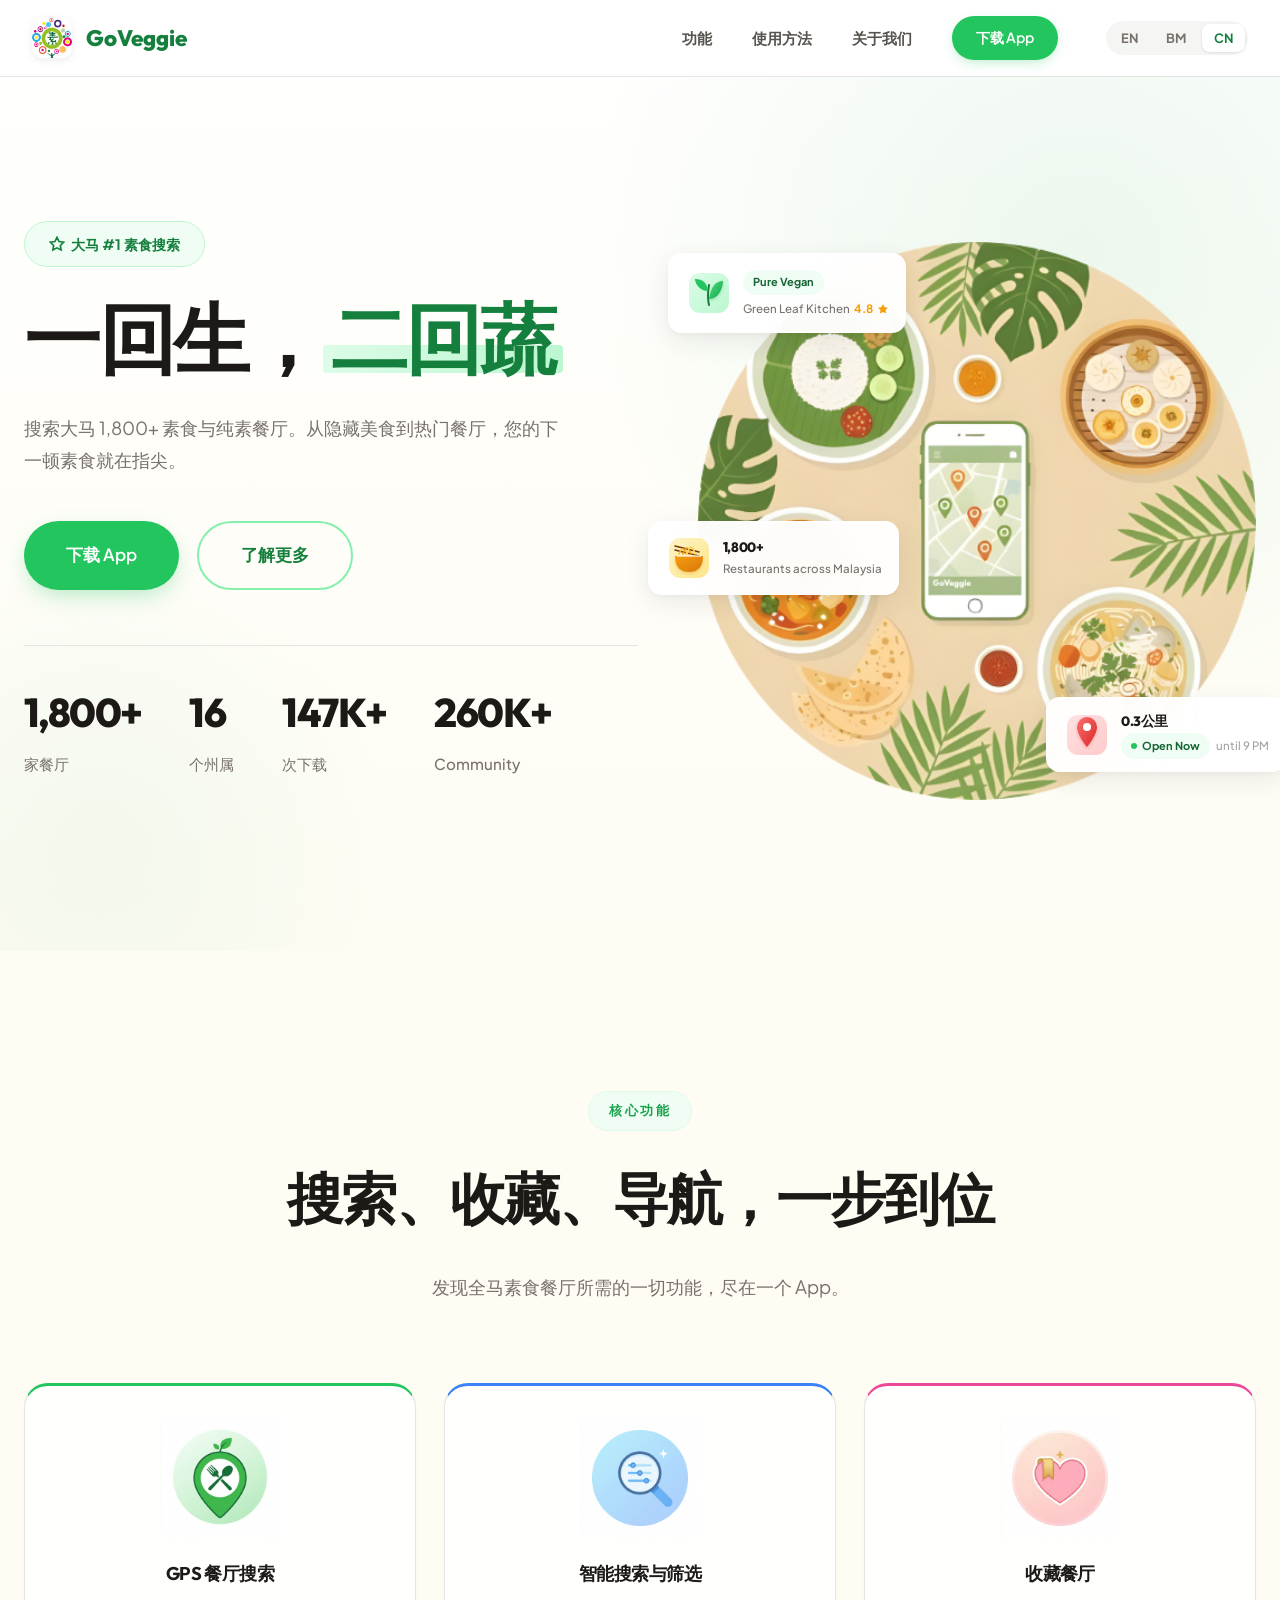
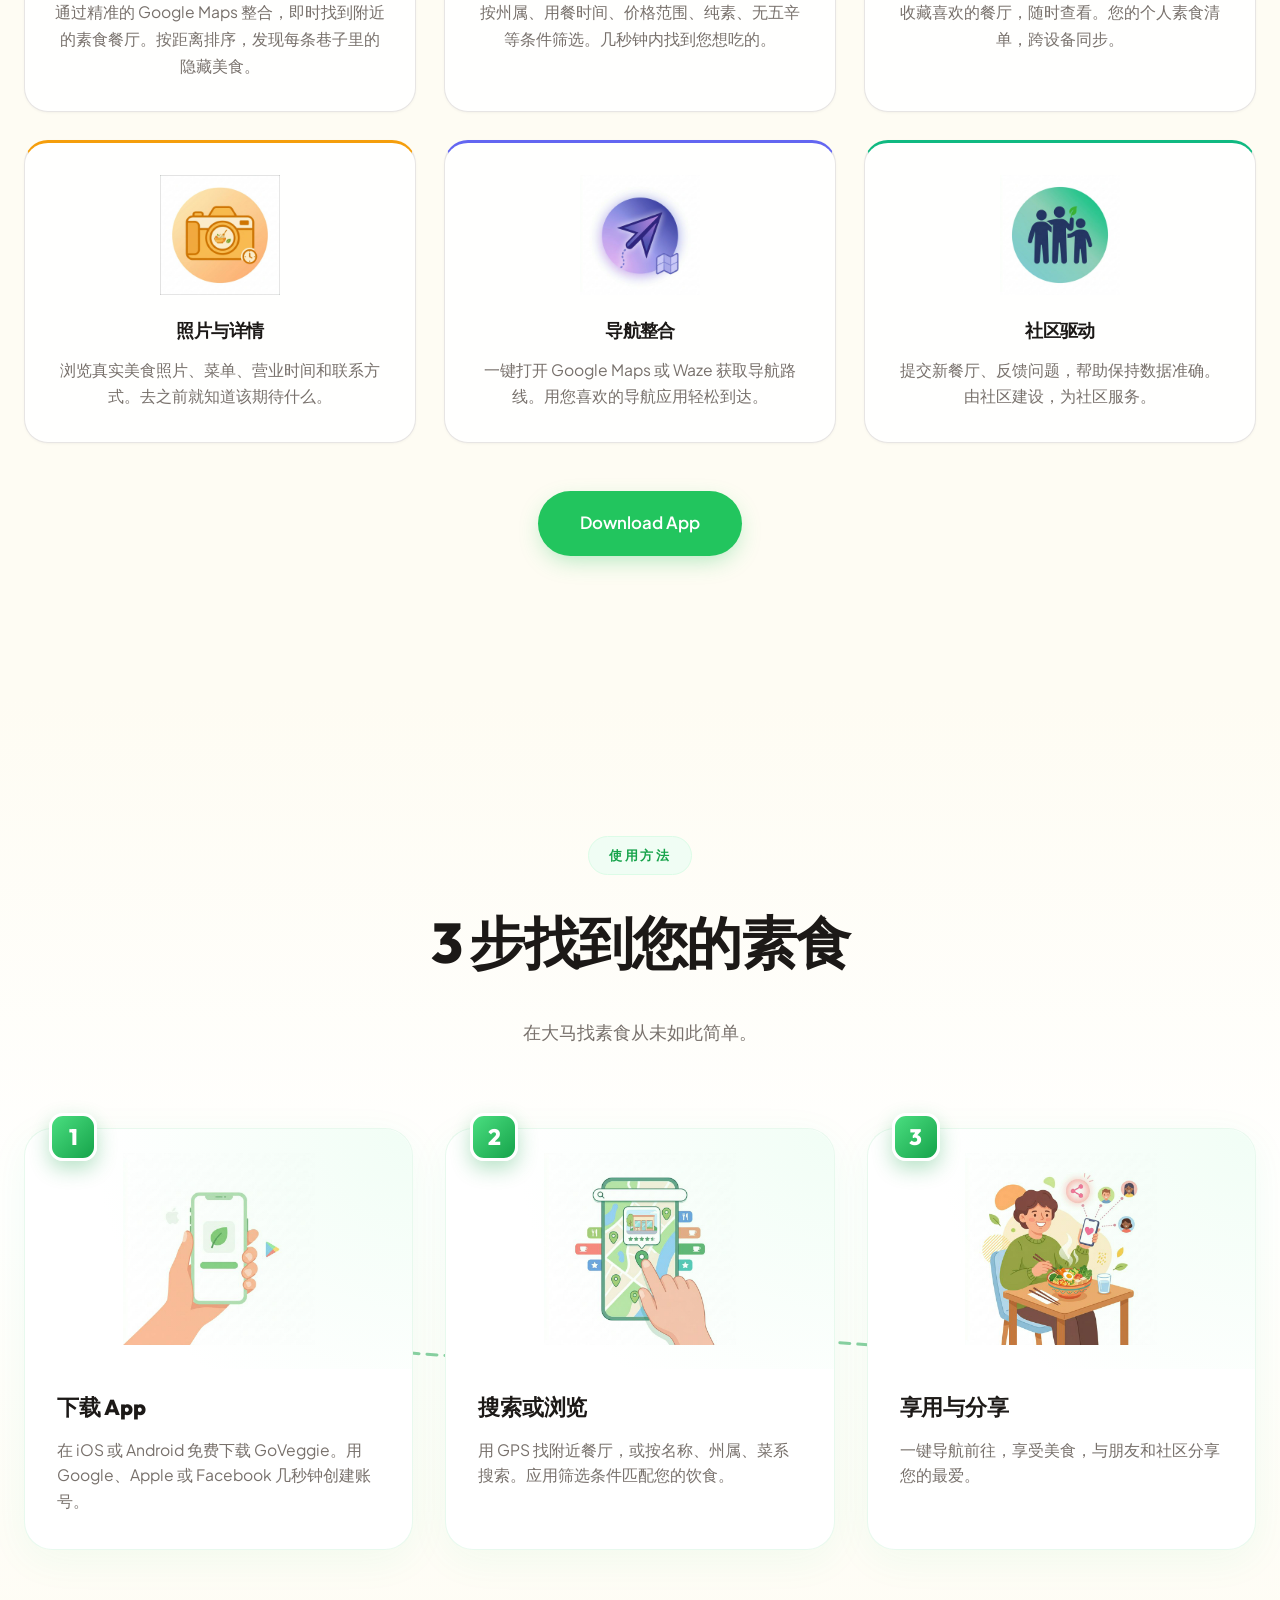
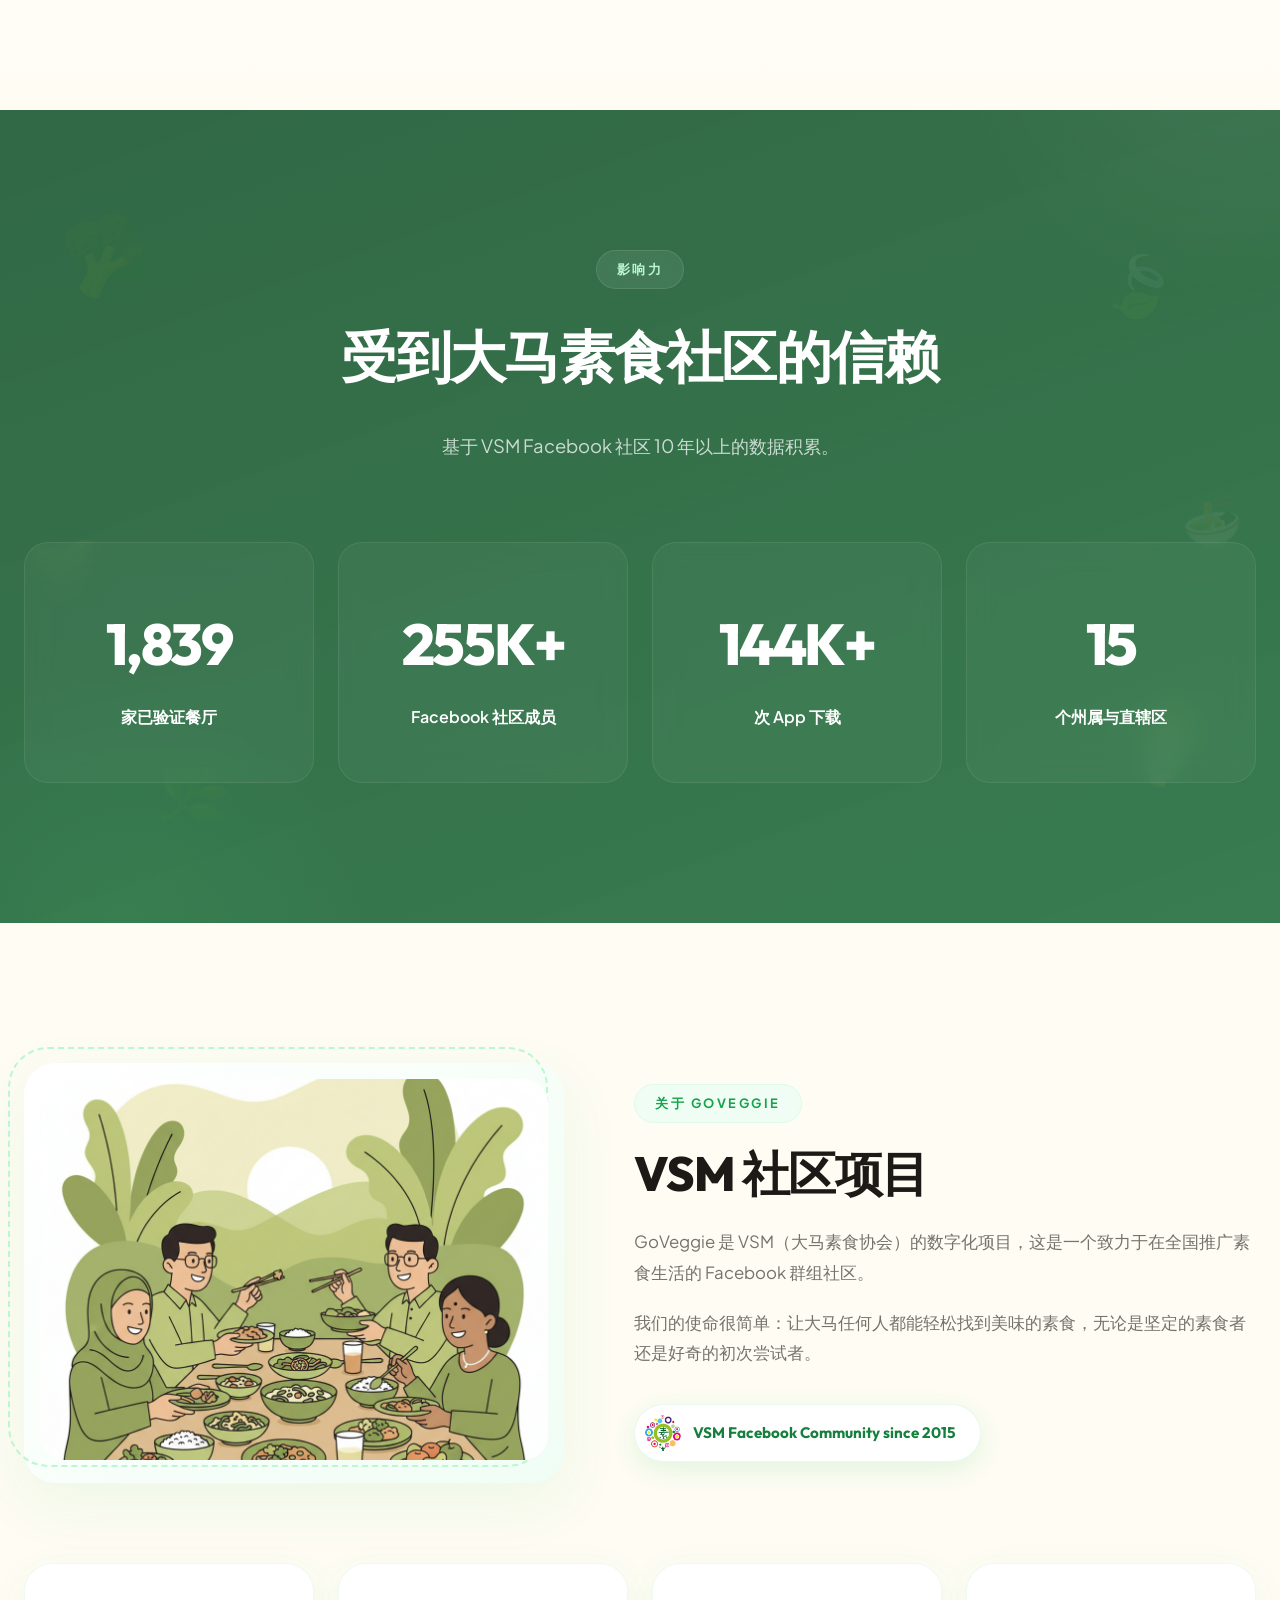
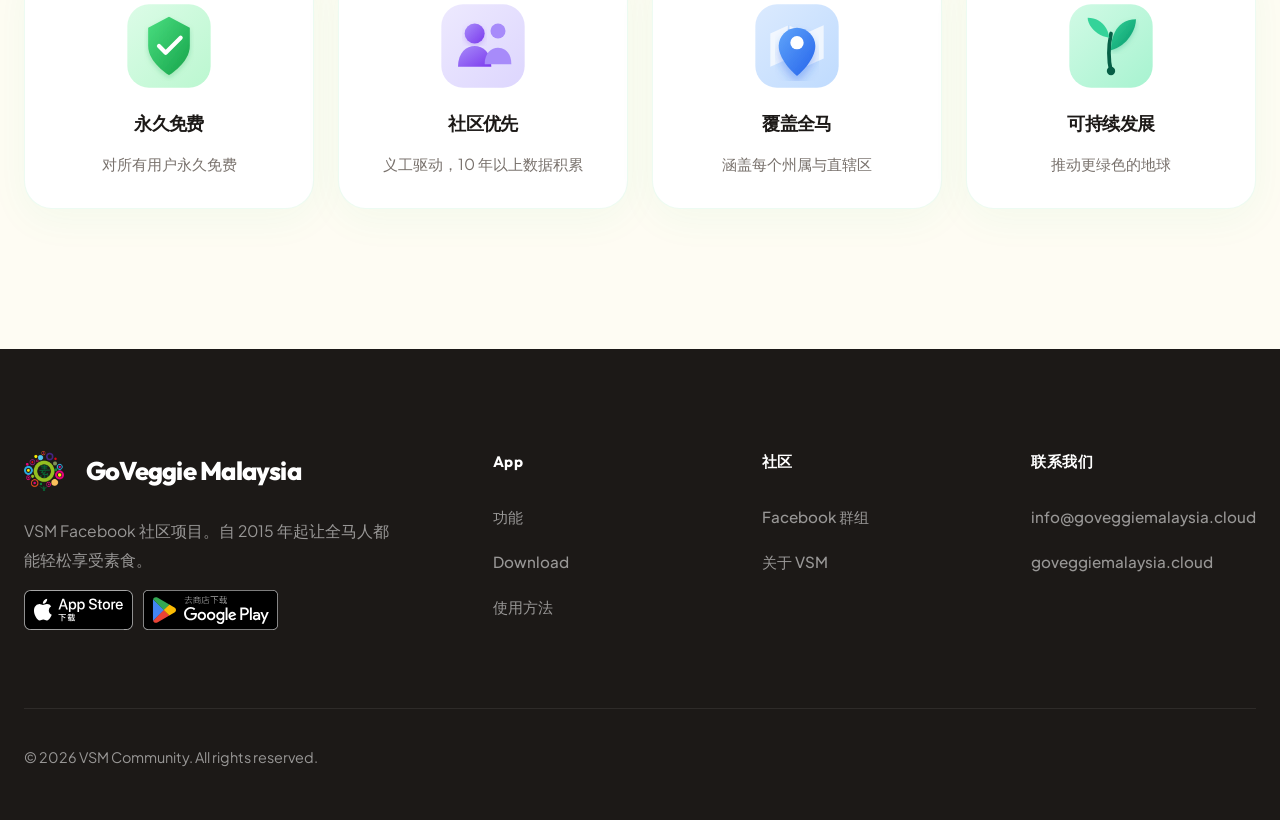
==== commit 1391953f: "fix: remove download CTA section, move badges to footer Co-Authored-By: Claude Opus 4.6 (1M context)" ====
--- a/index.html
+++ b/index.html
@@ -662,25 +662,7 @@
   -->
   <div id="vendors"></div>
 
-  <!-- DOWNLOAD CTA -->
-  <section class="section download-section" id="download">
-    <div class="container">
-      <h2 data-i18n="dl_title">Start Finding Veggie Food Today</h2>
-      <p data-i18n="dl_desc">Download GoVeggie for free and never wonder "where to eat veggie?" again.</p>
-      <div class="download-buttons">
-        <a href="https://apps.apple.com/my/app/goveggie-malaysia/id1183783738" class="badge-link" target="_blank"
-          rel="noopener">
-          <img src="images/badges/app-store-en.svg" alt="Download on the App Store" class="store-badge"
-            data-badge="appstore">
-        </a>
-        <a href="https://play.google.com/store/apps/details?id=com.dwhka.msiafoodlog" class="badge-link" target="_blank"
-          rel="noopener">
-          <img src="images/badges/google-play-en.svg" alt="Get it on Google Play" class="store-badge"
-            data-badge="googleplay">
-        </a>
-      </div>
-    </div>
-  </section>
+  <div id="download"></div>
 
   <!-- FOOTER -->
   <footer>
@@ -691,6 +673,14 @@
         </h3>
         <p><span data-i18n="footer_desc">A project by the VSM Facebook community. Making plant-based dining accessible
             to everyone across Malaysia since 2015.</span></p>
+        <div style="display:flex;gap:10px;margin-top:16px;">
+          <a href="https://apps.apple.com/my/app/goveggie-malaysia/id1183783738" target="_blank" rel="noopener">
+            <img src="images/badges/app-store-en.svg" alt="App Store" class="store-badge" data-badge="appstore" style="height:40px;">
+          </a>
+          <a href="https://play.google.com/store/apps/details?id=com.dwhka.msiafoodlog" target="_blank" rel="noopener">
+            <img src="images/badges/google-play-en.svg" alt="Google Play" class="store-badge" data-badge="googleplay" style="height:40px;">
+          </a>
+        </div>
       </div>
       <div class="footer-col">
         <h4 data-i18n="footer_app">App</h4>
--- a/css/style.css
+++ b/css/style.css
@@ -281,7 +281,7 @@
       min-height: 100dvh;
       display: flex;
       align-items: center;
-      padding: 100px 24px 60px;
+      padding: 80px 24px 40px;
       background: linear-gradient(180deg, var(--warm-white) 0%, var(--cream) 100%);
       position: relative;
       overflow: hidden;
@@ -1592,7 +1592,7 @@
 
       .hero {
         min-height: auto;
-        padding: 100px 24px 60px;
+        padding: 80px 24px 40px;
       }
 
       .hero-inner {
@@ -1726,7 +1726,7 @@
       }
 
       .hero {
-        padding: 120px 20px 80px;
+        padding: 80px 16px 40px;
       }
     }
 
@@ -1897,16 +1897,6 @@
         flex-direction: row;
         justify-content: center;
         gap: 12px;
-      }
-
-      .download-buttons .badge-link {
-        flex: 1;
-        max-width: 180px;
-      }
-
-      .download-buttons img {
-        width: 100%;
-        height: auto;
       }
 
       .store-btn {
@@ -2014,20 +2004,19 @@
 
     .badge-link {
       display: inline-block;
-      transition: all 0.4s cubic-bezier(0.4, 0, 0.2, 1);
+      transition: all 0.3s ease;
     }
 
     .badge-link:hover {
-      transform: translateY(-6px) scale(1.02);
-      filter: brightness(1.1);
+      transform: translateY(-3px);
+      filter: brightness(1.08);
     }
 
     .store-badge {
-      height: 52px;
-      width: auto;
+      height: 50px;
     }
 
     @media (max-width: 480px) {
       .store-badge {
-        height: 44px;
-      }
+        height: 42px;
+      }
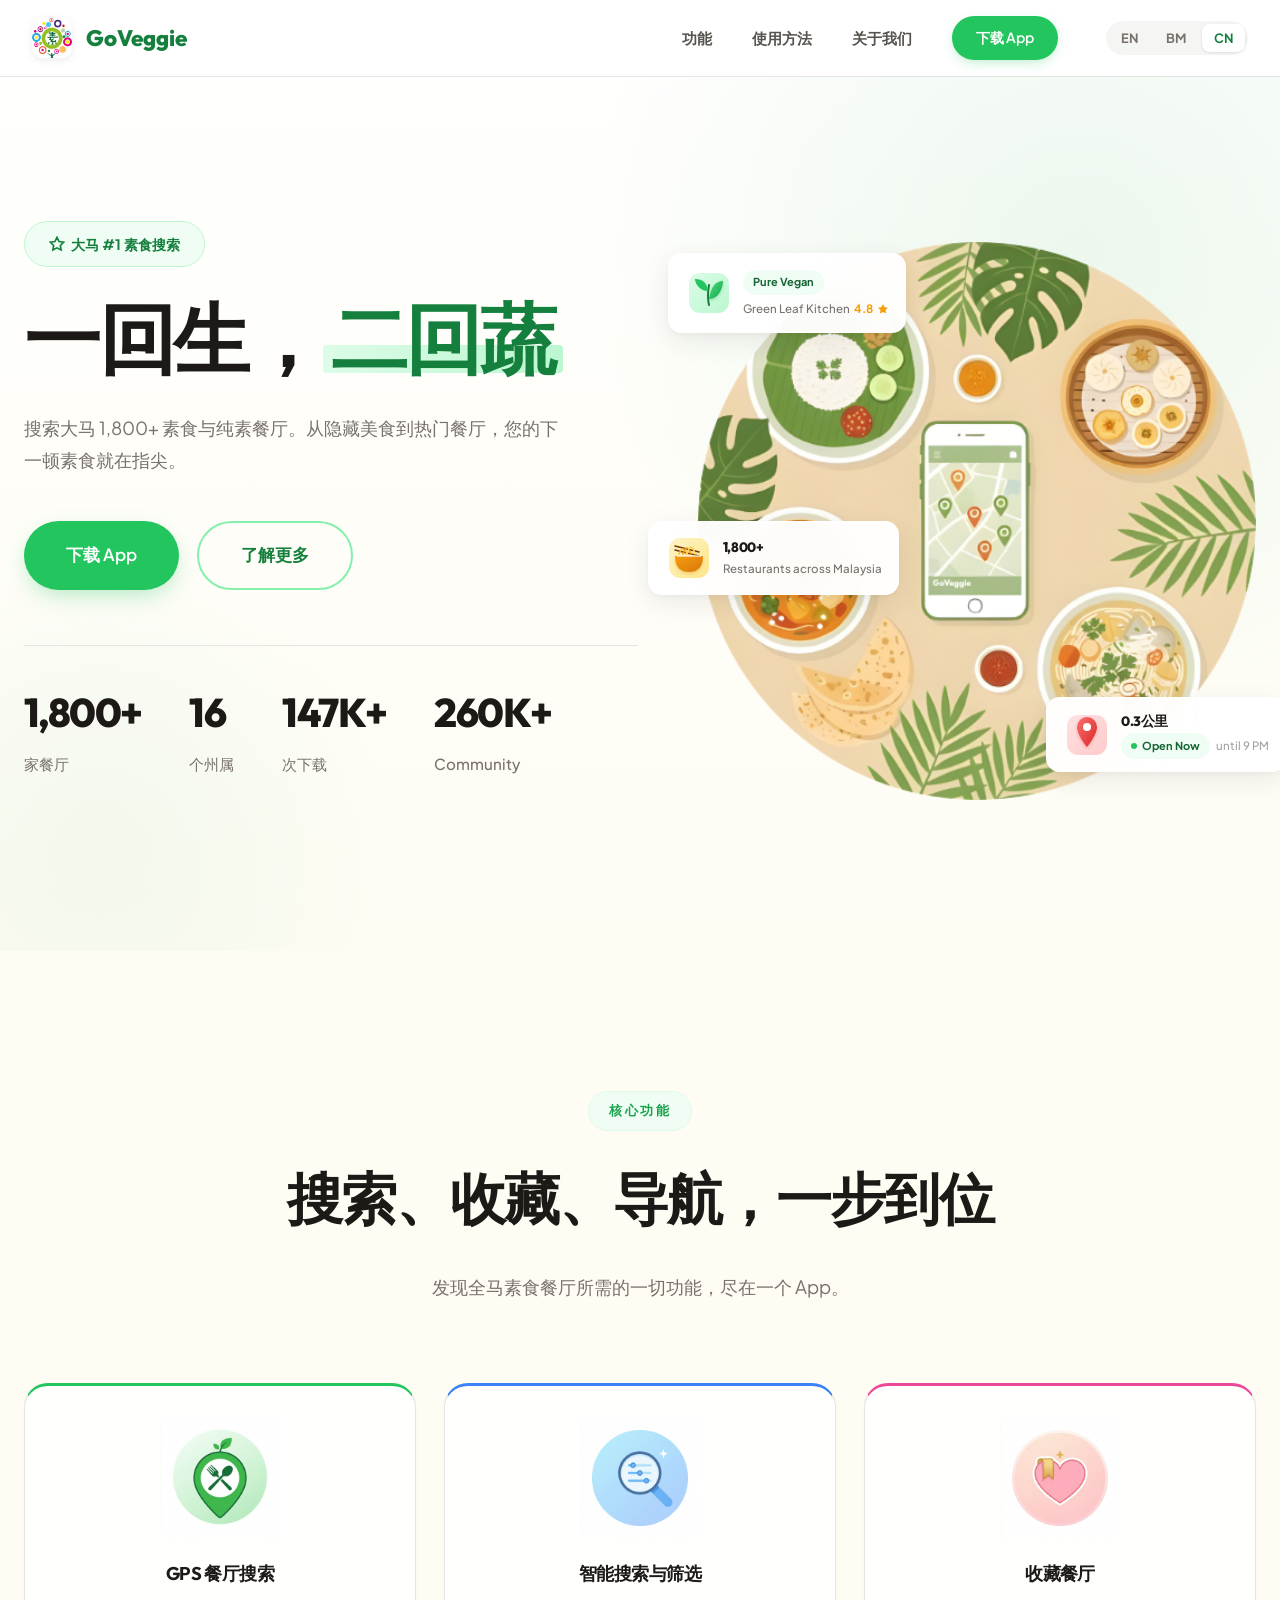
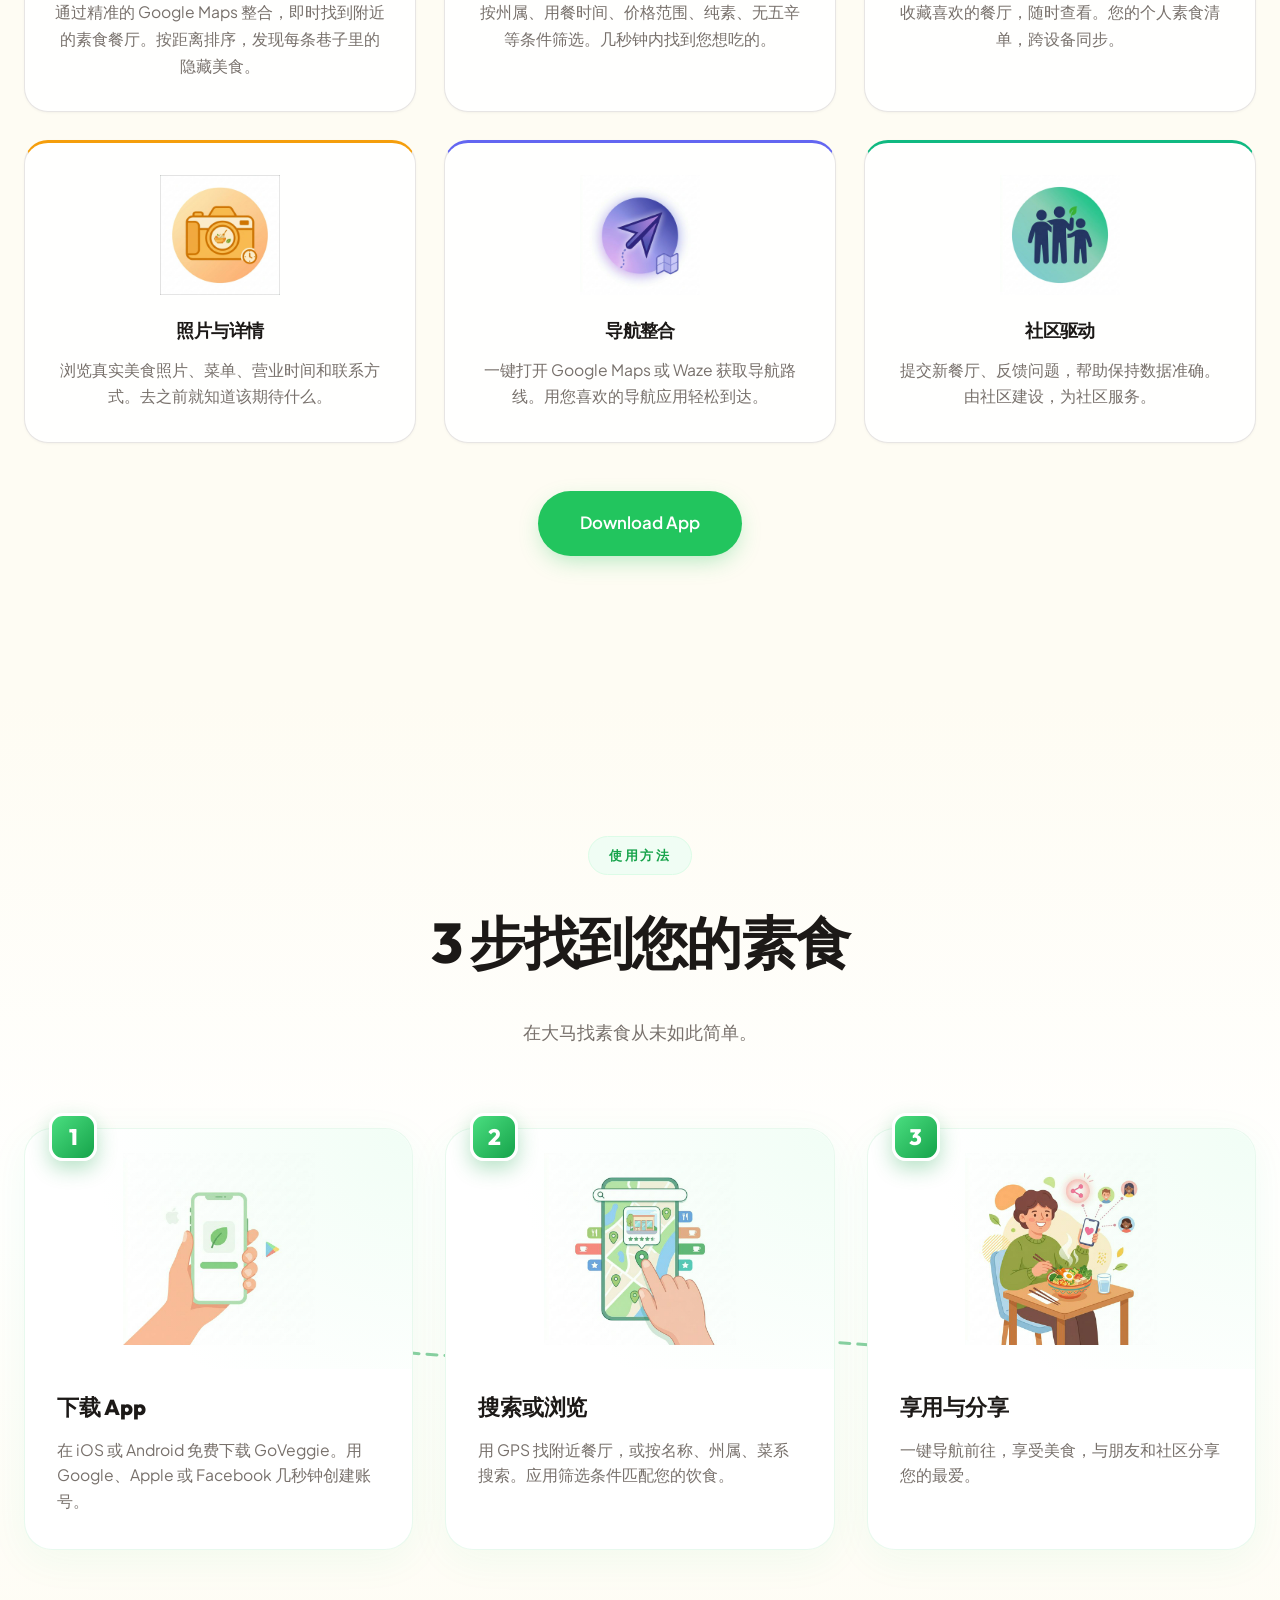
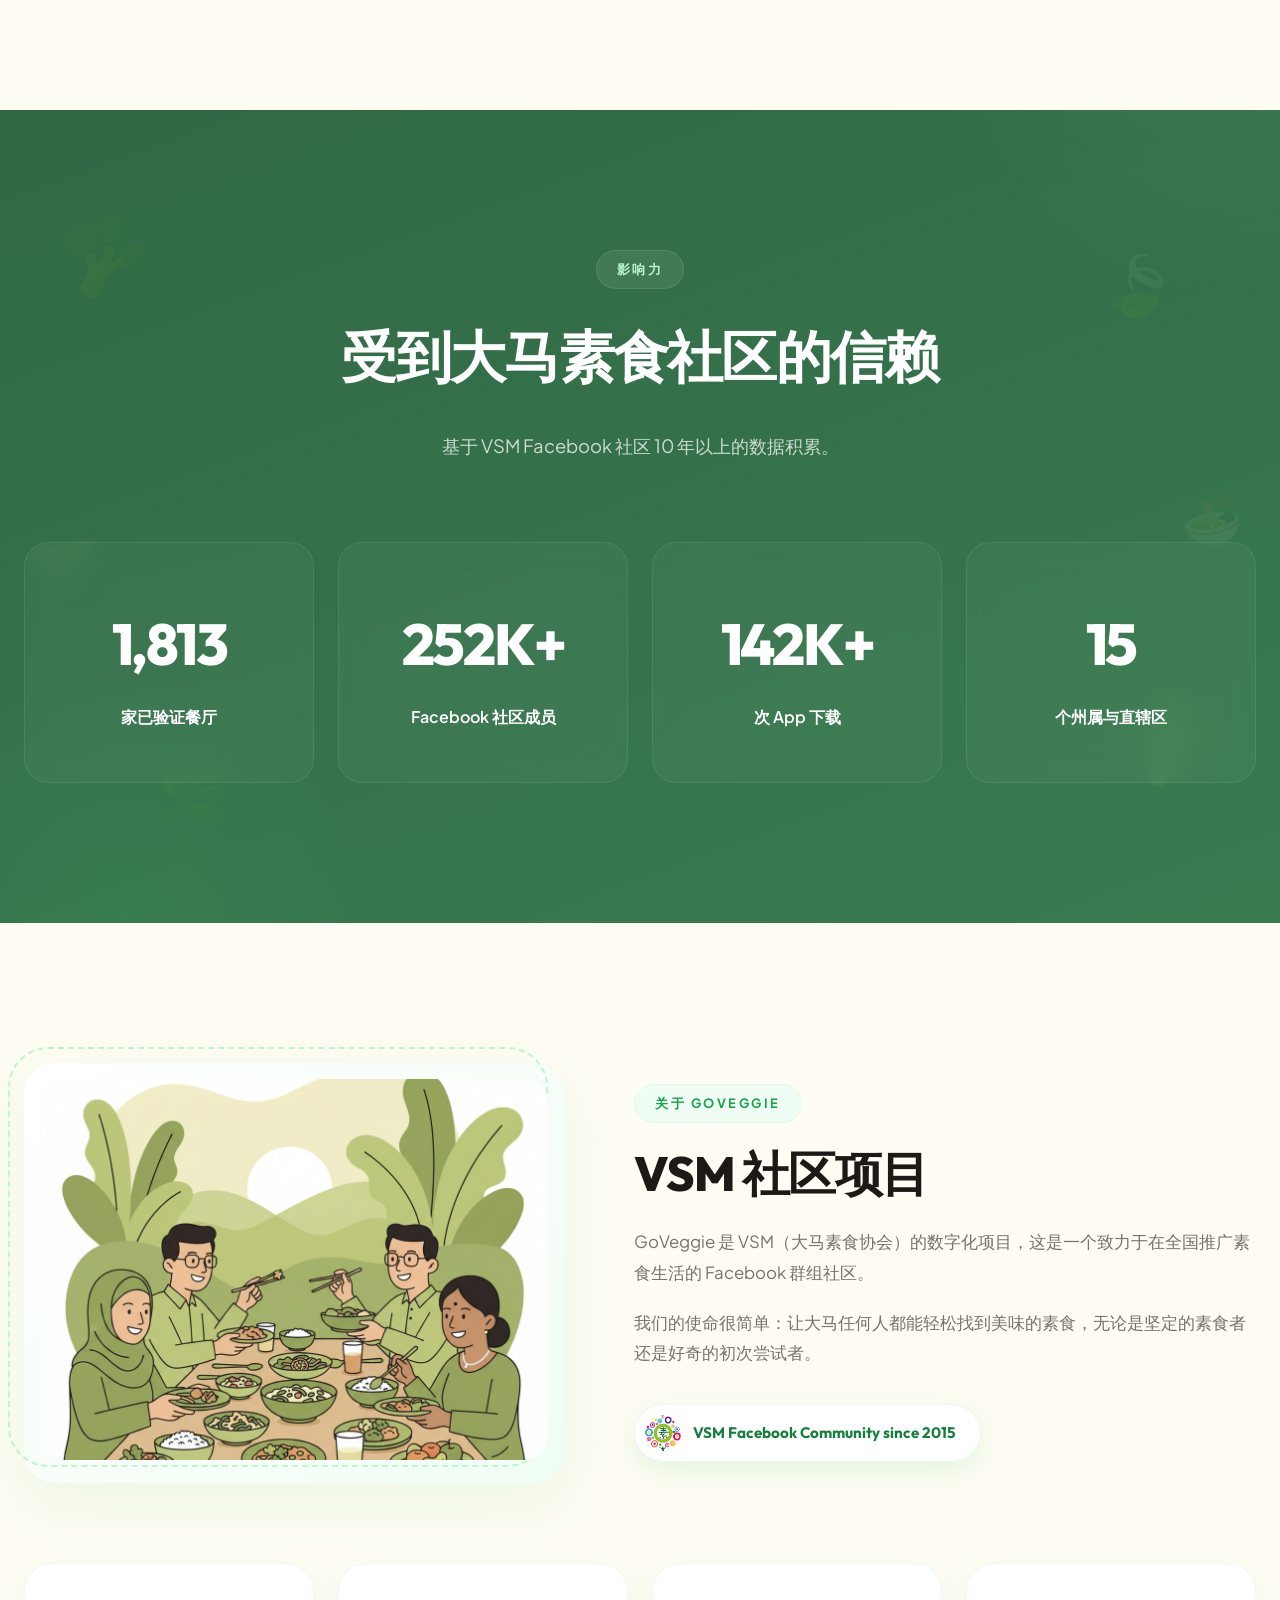
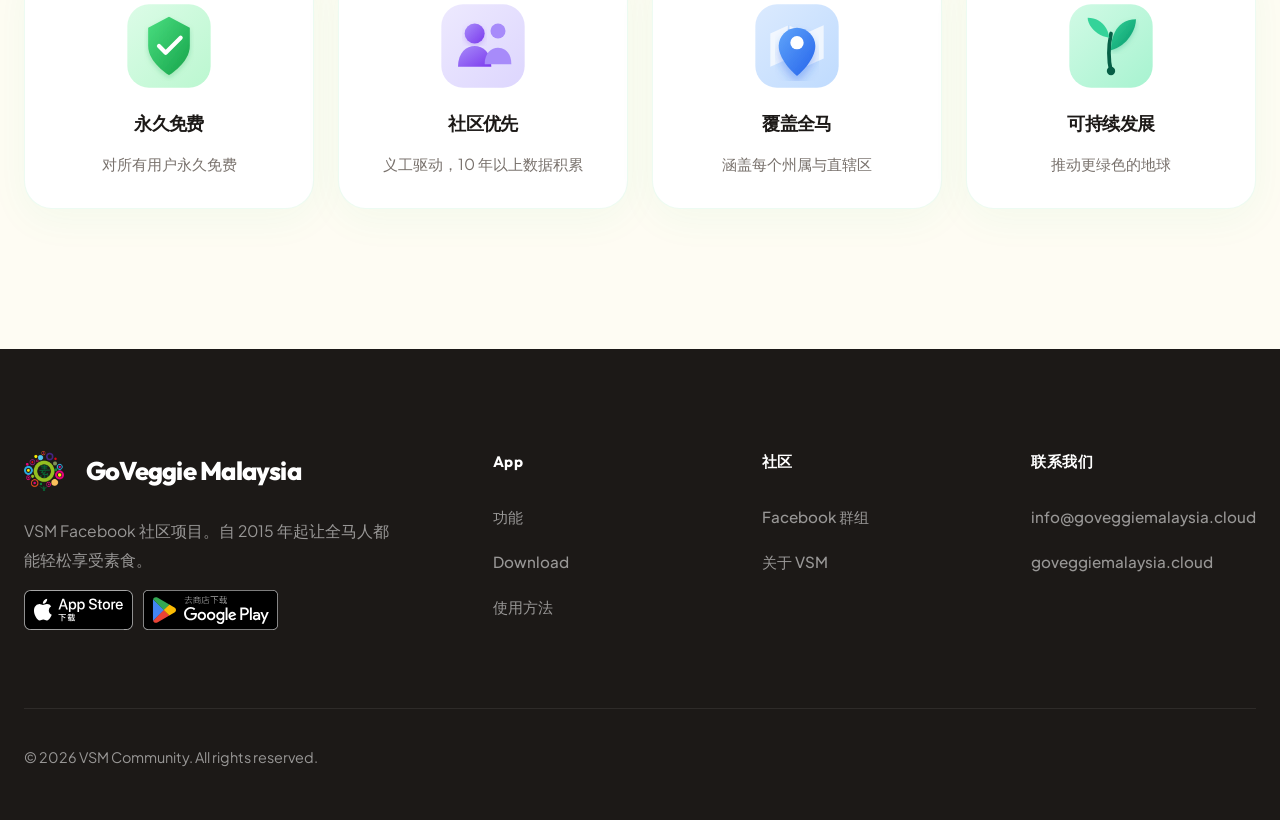
==== commit 8d28e72c: "feat: smart download redirect - iOS→App Store, Android→Play Store, Desktop→footer Co-Authored-By: Cl" ====
--- a/index.html
+++ b/index.html
@@ -113,7 +113,7 @@
         <li><a href="#features" data-i18n="nav_features">Features</a></li>
         <li><a href="#how-it-works" data-i18n="nav_how">How It Works</a></li>
         <li><a href="#about" data-i18n="nav_about">About</a></li>
-        <li><a href="#download" class="btn btn-primary" data-i18n="nav_download">Download App</a></li>
+        <li><a href="javascript:void(0)" onclick="downloadApp()" class="btn btn-primary" data-i18n="nav_download">Download App</a></li>
         <li>
           <div class="lang-switcher">
             <button class="lang-btn active" data-lang="en" onclick="setLang('en')">EN</button>
@@ -135,7 +135,7 @@
     <a href="#features" onclick="toggleMenu()" data-i18n="nav_features">Features</a>
     <a href="#how-it-works" onclick="toggleMenu()" data-i18n="nav_how">How It Works</a>
     <a href="#about" onclick="toggleMenu()" data-i18n="nav_about">About</a>
-    <a href="#download" onclick="toggleMenu()" data-i18n="nav_download">Download App</a>
+    <a href="javascript:void(0)" onclick="downloadApp()" onclick="toggleMenu()" data-i18n="nav_download">Download App</a>
     <div style="margin-top:auto;padding-top:24px;border-top:1px solid var(--neutral-100);">
       <div
         style="font-size:0.75rem;font-weight:600;color:var(--neutral-400);text-transform:uppercase;letter-spacing:0.05em;margin-bottom:12px;">
@@ -186,7 +186,7 @@
         <p><span data-i18n="hero_desc">Find 1,800+ vegetarian and vegan restaurants across all states. From hidden gems
             to popular favourites, your next plant-based meal is just a tap away.</span></p>
         <div class="hero-cta">
-          <a href="#download" class="btn btn-primary btn-lg" data-i18n="hero_cta_download">Download App</a>
+          <a href="javascript:void(0)" onclick="downloadApp()" class="btn btn-primary btn-lg" data-i18n="hero_cta_download">Download App</a>
           <a href="#features" class="btn btn-outline btn-lg" data-i18n="hero_cta_learn">Learn More</a>
         </div>
         <div class="hero-stats">
@@ -386,7 +386,7 @@
         </div>
       </div>
       <div style="text-align:center;margin-top:48px;">
-        <a href="#download" class="btn btn-primary btn-lg" data-i18n="features_cta">Download App</a>
+        <a href="javascript:void(0)" onclick="downloadApp()" class="btn btn-primary btn-lg" data-i18n="features_cta">Download App</a>
       </div>
     </div>
   </section>
@@ -686,7 +686,7 @@
         <h4 data-i18n="footer_app">App</h4>
         <ul>
           <li><a href="#features" data-i18n="nav_features">Features</a></li>
-          <li><a href="#download">Download</a></li>
+          <li><a href="javascript:void(0)" onclick="downloadApp()">Download</a></li>
           <li><a href="#how-it-works" data-i18n="nav_how">How It Works</a></li>
         </ul>
       </div>
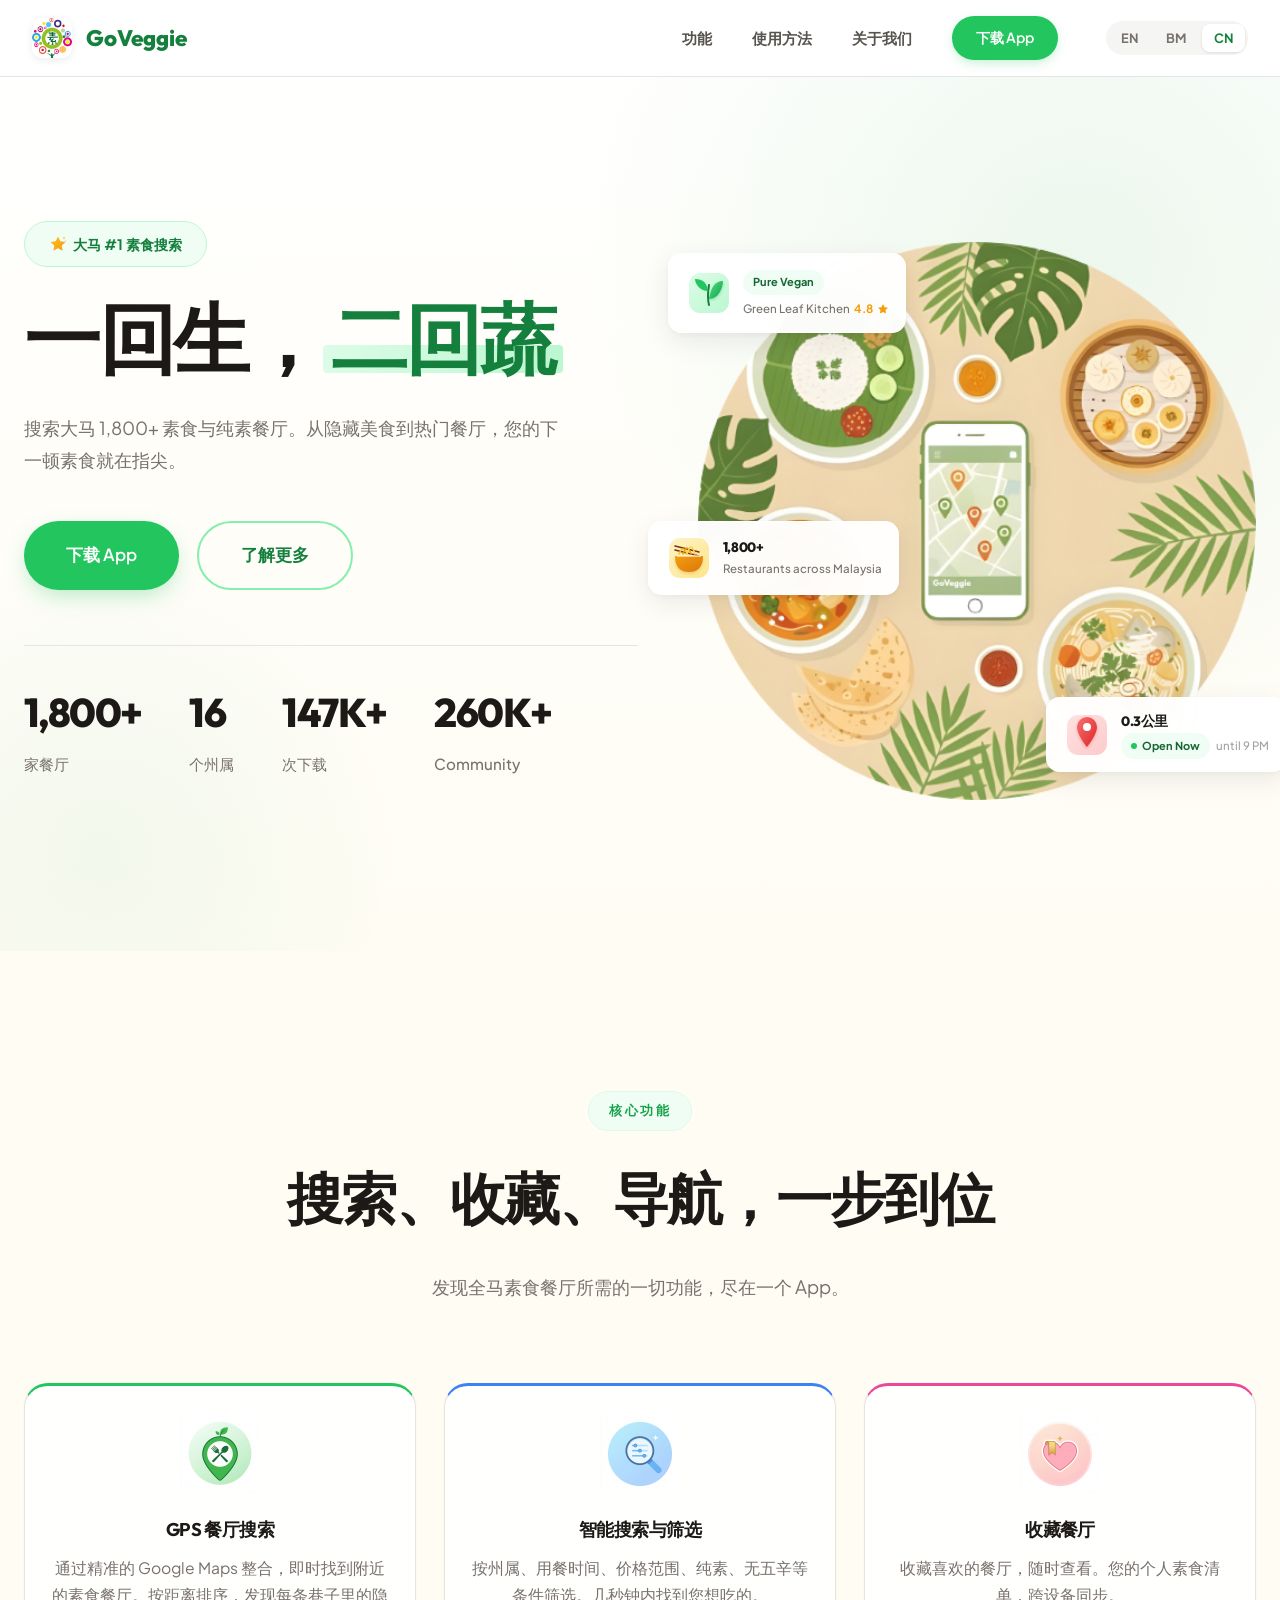
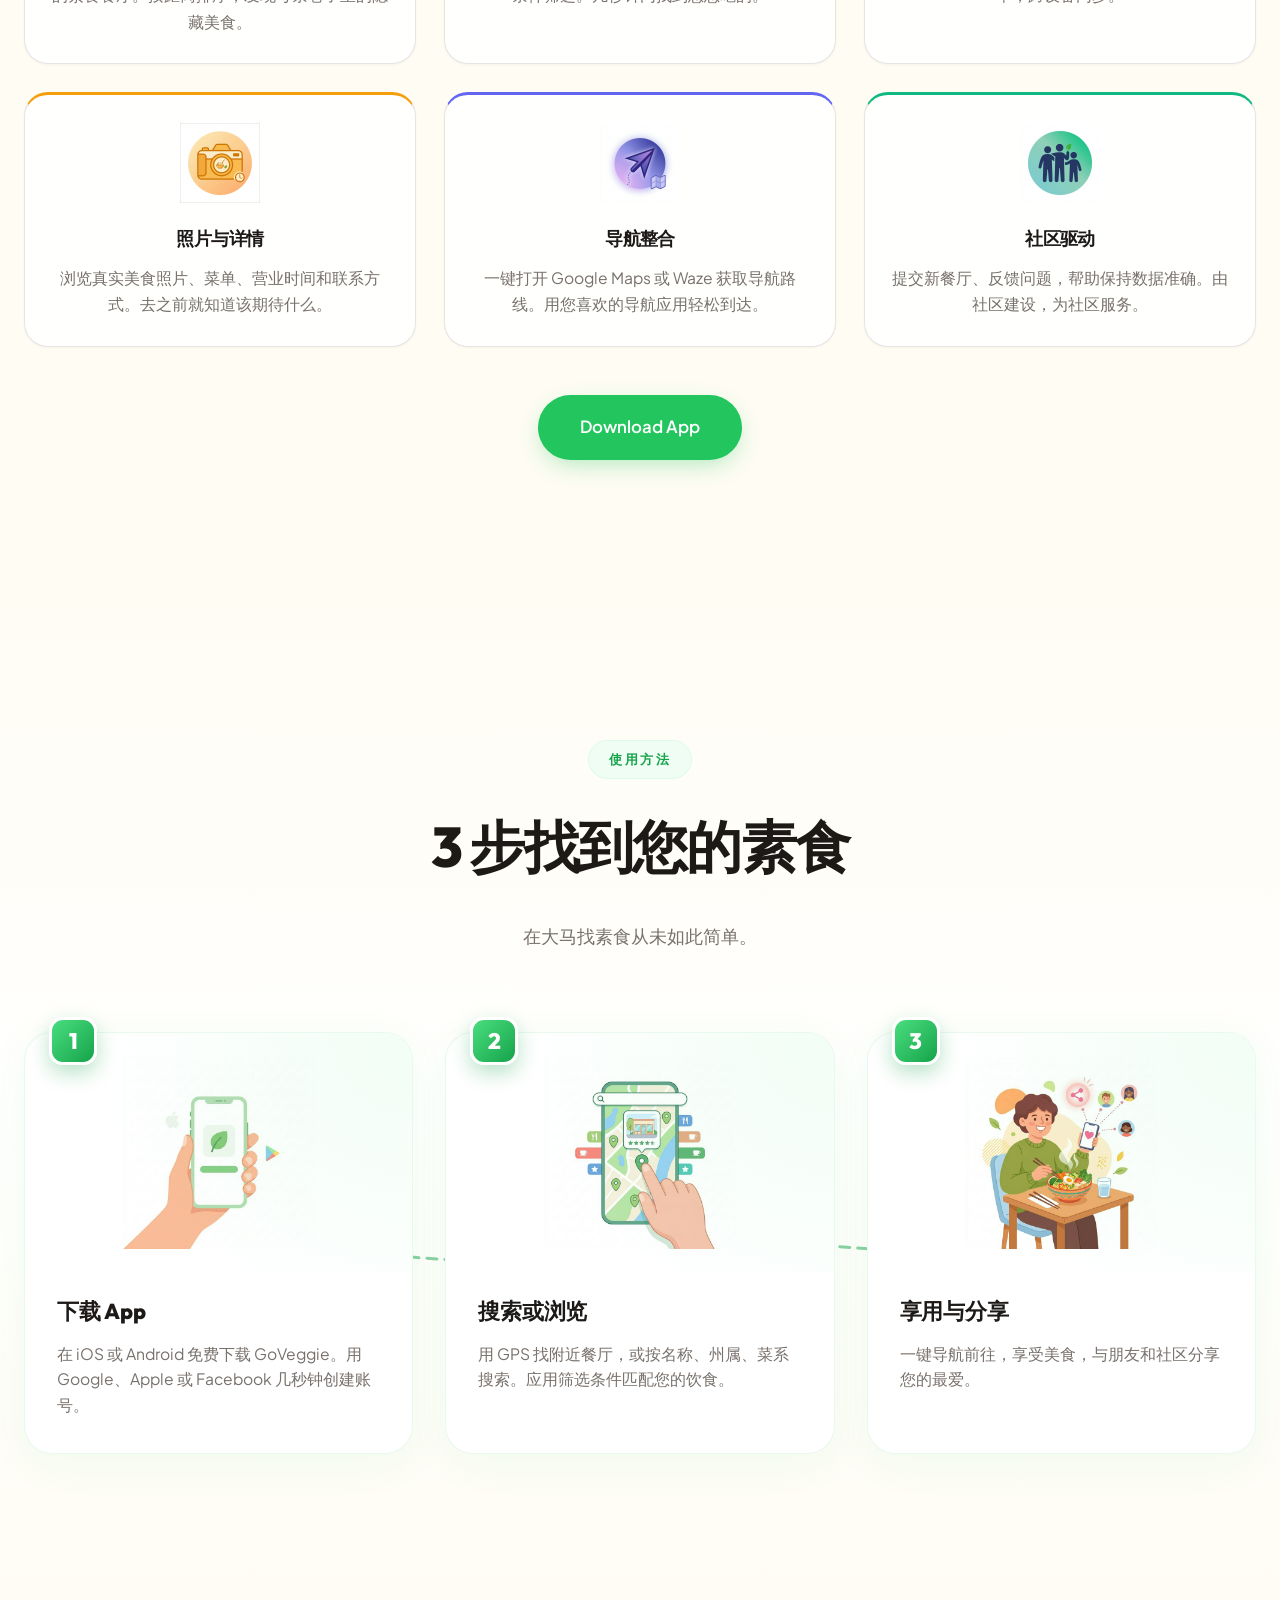
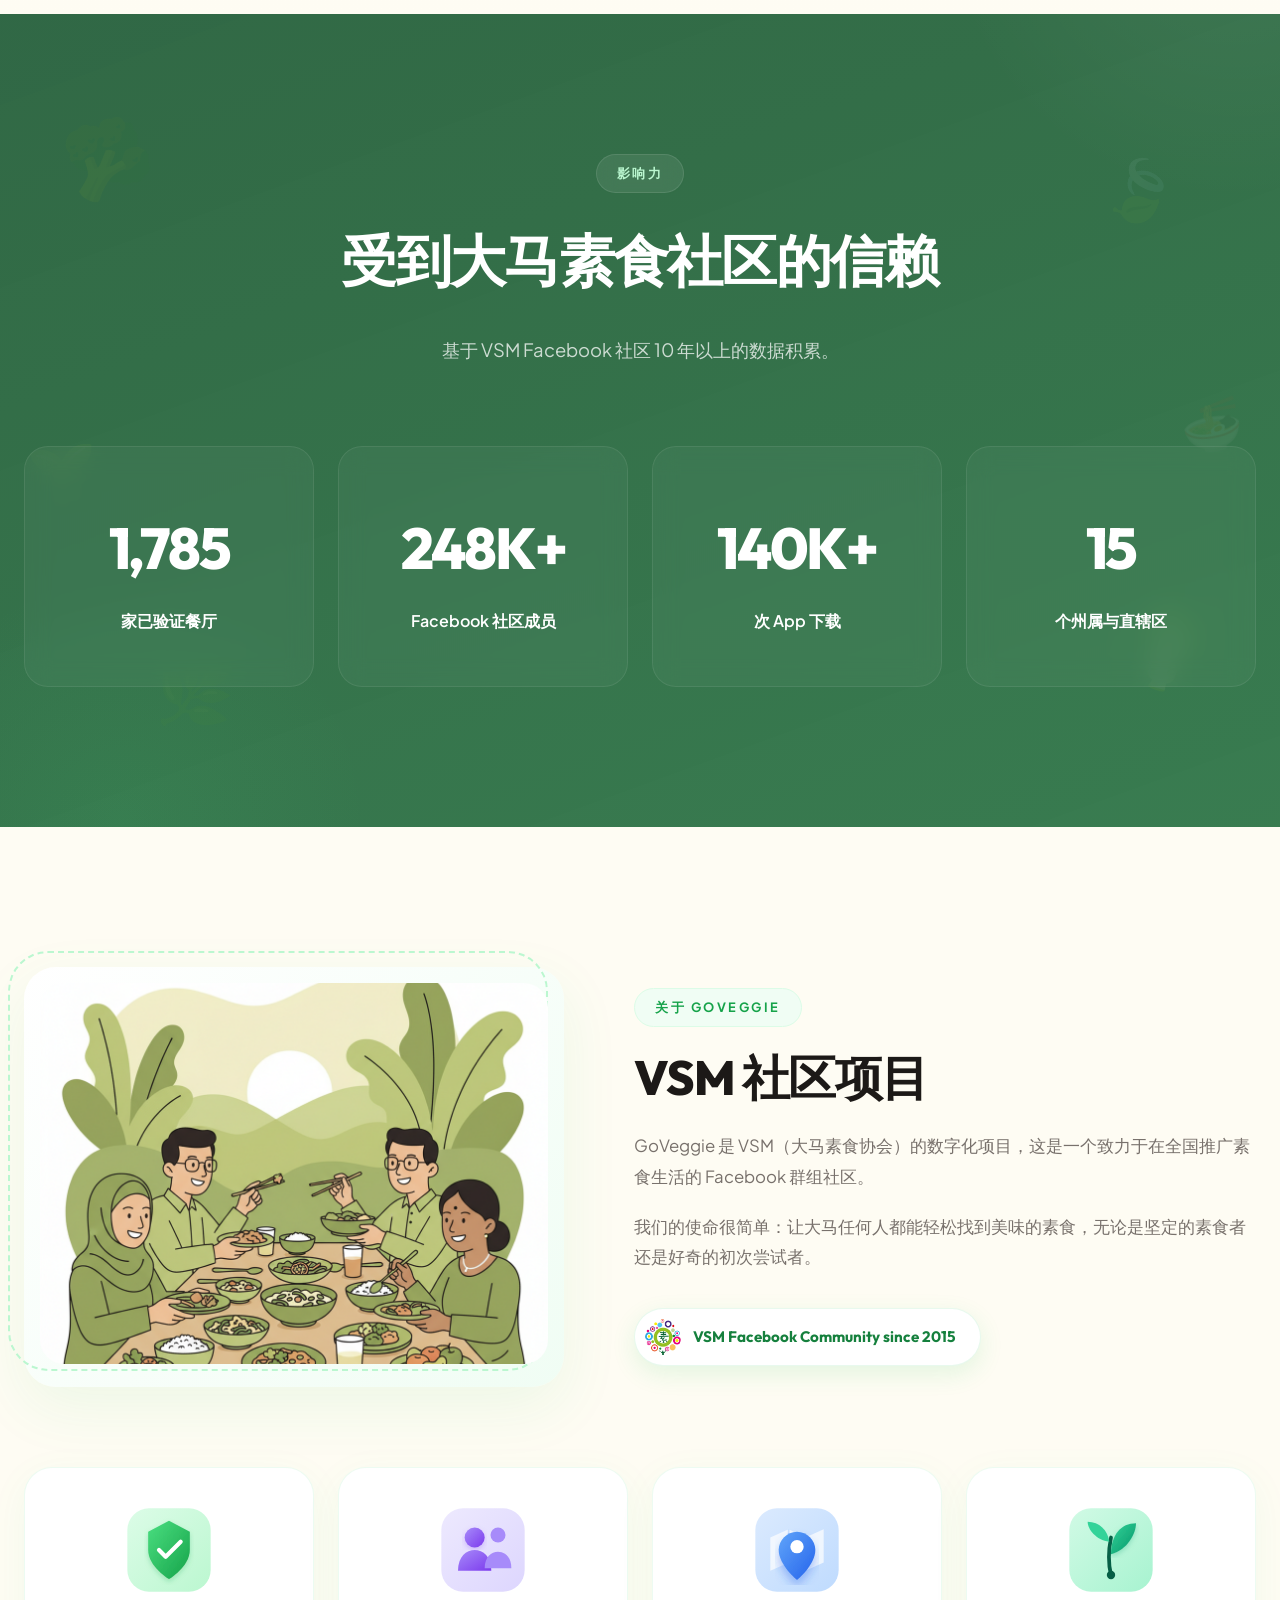
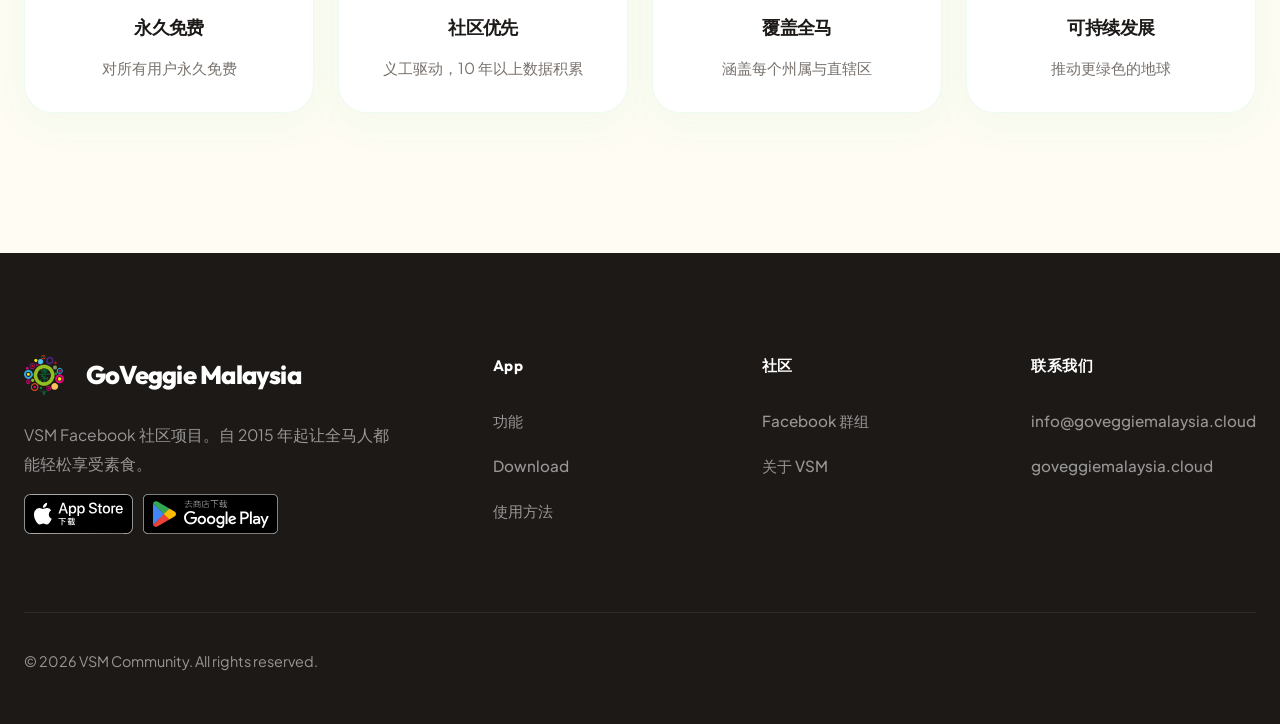
==== commit a1880180: "fix: hero badge star - gold gradient fill with sparkle dots Co-Authored-By: Claude Opus 4.6 (1M cont" ====
--- a/index.html
+++ b/index.html
@@ -169,10 +169,16 @@
     <div class="hero-inner">
       <div class="hero-text">
         <div class="hero-badge">
-          <svg width="16" height="16" viewBox="0 0 24 24" fill="none" stroke="currentColor" stroke-width="2.5"
-            style="margin-right: 6px;">
-            <path
-              d="M12 2L15.09 8.26L22 9.27L17 14.14L18.18 21.02L12 17.77L5.82 21.02L7 14.14L2 9.27L8.91 8.26L12 2z" />
+          <svg width="18" height="18" viewBox="0 0 24 24" style="margin-right: 6px;">
+            <defs>
+              <linearGradient id="starGrad" x1="0%" y1="0%" x2="100%" y2="100%">
+                <stop offset="0%" stop-color="#fbbf24"/>
+                <stop offset="100%" stop-color="#f59e0b"/>
+              </linearGradient>
+            </defs>
+            <path d="M12 2L15.09 8.26L22 9.27L17 14.14L18.18 21.02L12 17.77L5.82 21.02L7 14.14L2 9.27L8.91 8.26L12 2z" fill="url(#starGrad)"/>
+            <circle cx="20" cy="4" r="1.5" fill="#fbbf24" opacity="0.7"/>
+            <circle cx="22" cy="8" r="1" fill="#f59e0b" opacity="0.5"/>
           </svg>
           <span data-i18n="hero_badge">Malaysia's #1 Veggie Finder</span>
         </div>
--- a/css/style.css
+++ b/css/style.css
@@ -464,6 +464,7 @@
       font-weight: 800;
       color: var(--neutral-900);
       letter-spacing: -0.04em;
+      min-height: 1.2em;
     }
 
     .hero-stat p {
@@ -791,7 +792,7 @@
     .feature-card {
       background: var(--warm-white);
       border-radius: var(--radius);
-      padding: 32px 28px;
+      padding: 28px 24px;
       border: 1px solid var(--neutral-200);
       box-shadow: var(--shadow-sm);
       transition: all 0.5s cubic-bezier(0.4, 0, 0.2, 1);
@@ -834,9 +835,9 @@
     }
 
     .feature-icon {
-      width: 120px;
-      height: 120px;
-      border-radius: 28px;
+      width: 80px;
+      height: 80px;
+      border-radius: 20px;
       display: flex;
       align-items: center;
       justify-content: center;
@@ -1089,6 +1090,7 @@
       color: #fff;
       margin-bottom: 10px;
       letter-spacing: -0.04em;
+      min-height: 1.2em;
       position: relative;
     }
 
@@ -1805,22 +1807,30 @@
         font-size: 0.9rem;
       }
 
+      .features-grid {
+        grid-template-columns: repeat(2, 1fr);
+        gap: 10px;
+      }
+
       .feature-card {
-        padding: 24px 20px;
+        padding: 18px 14px;
       }
 
       .feature-icon {
-        width: 80px;
-        height: 80px;
-        border-radius: 20px;
+        width: 56px;
+        height: 56px;
+        border-radius: 14px;
+        margin-bottom: 12px;
       }
 
       .feature-card h3 {
-        font-size: 1rem;
+        font-size: 0.85rem;
+        margin-bottom: 6px;
       }
 
       .feature-card p {
-        font-size: 0.85rem;
+        font-size: 0.75rem;
+        line-height: 1.5;
       }
 
       .step-img {
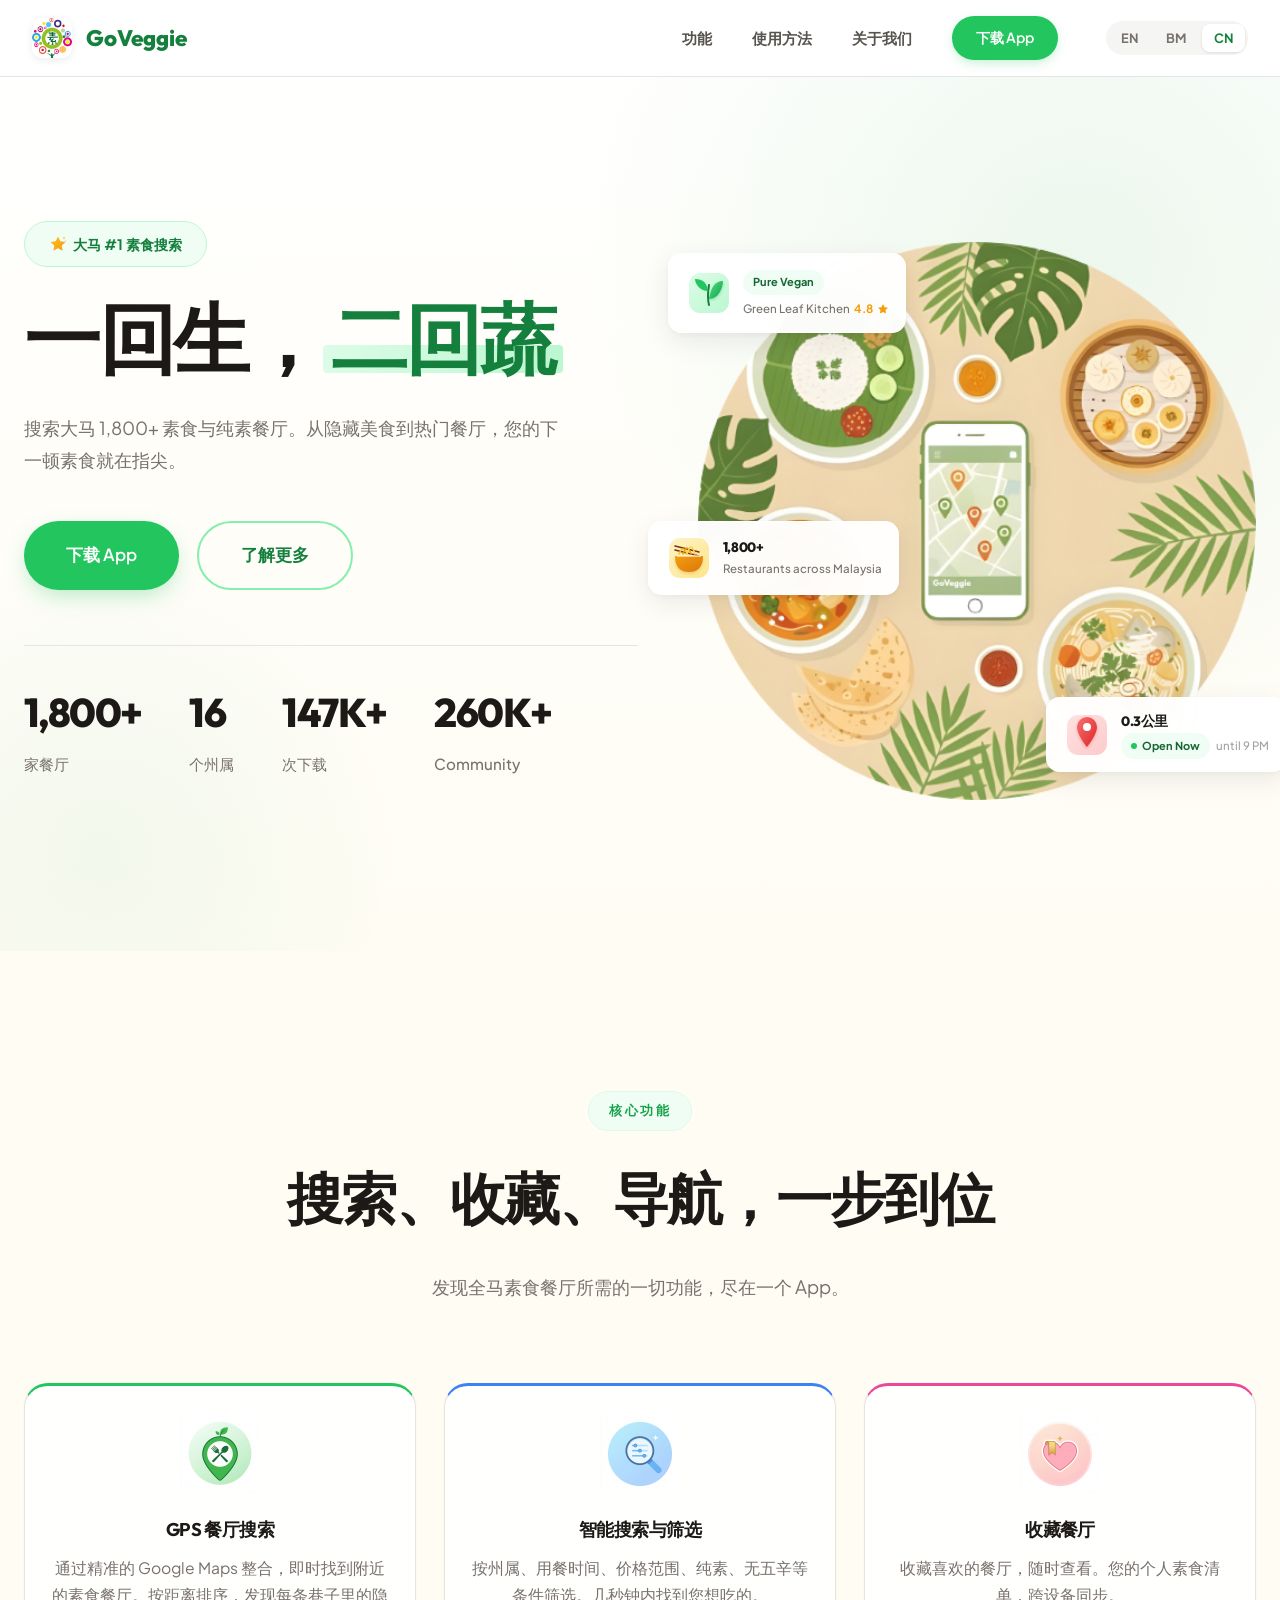
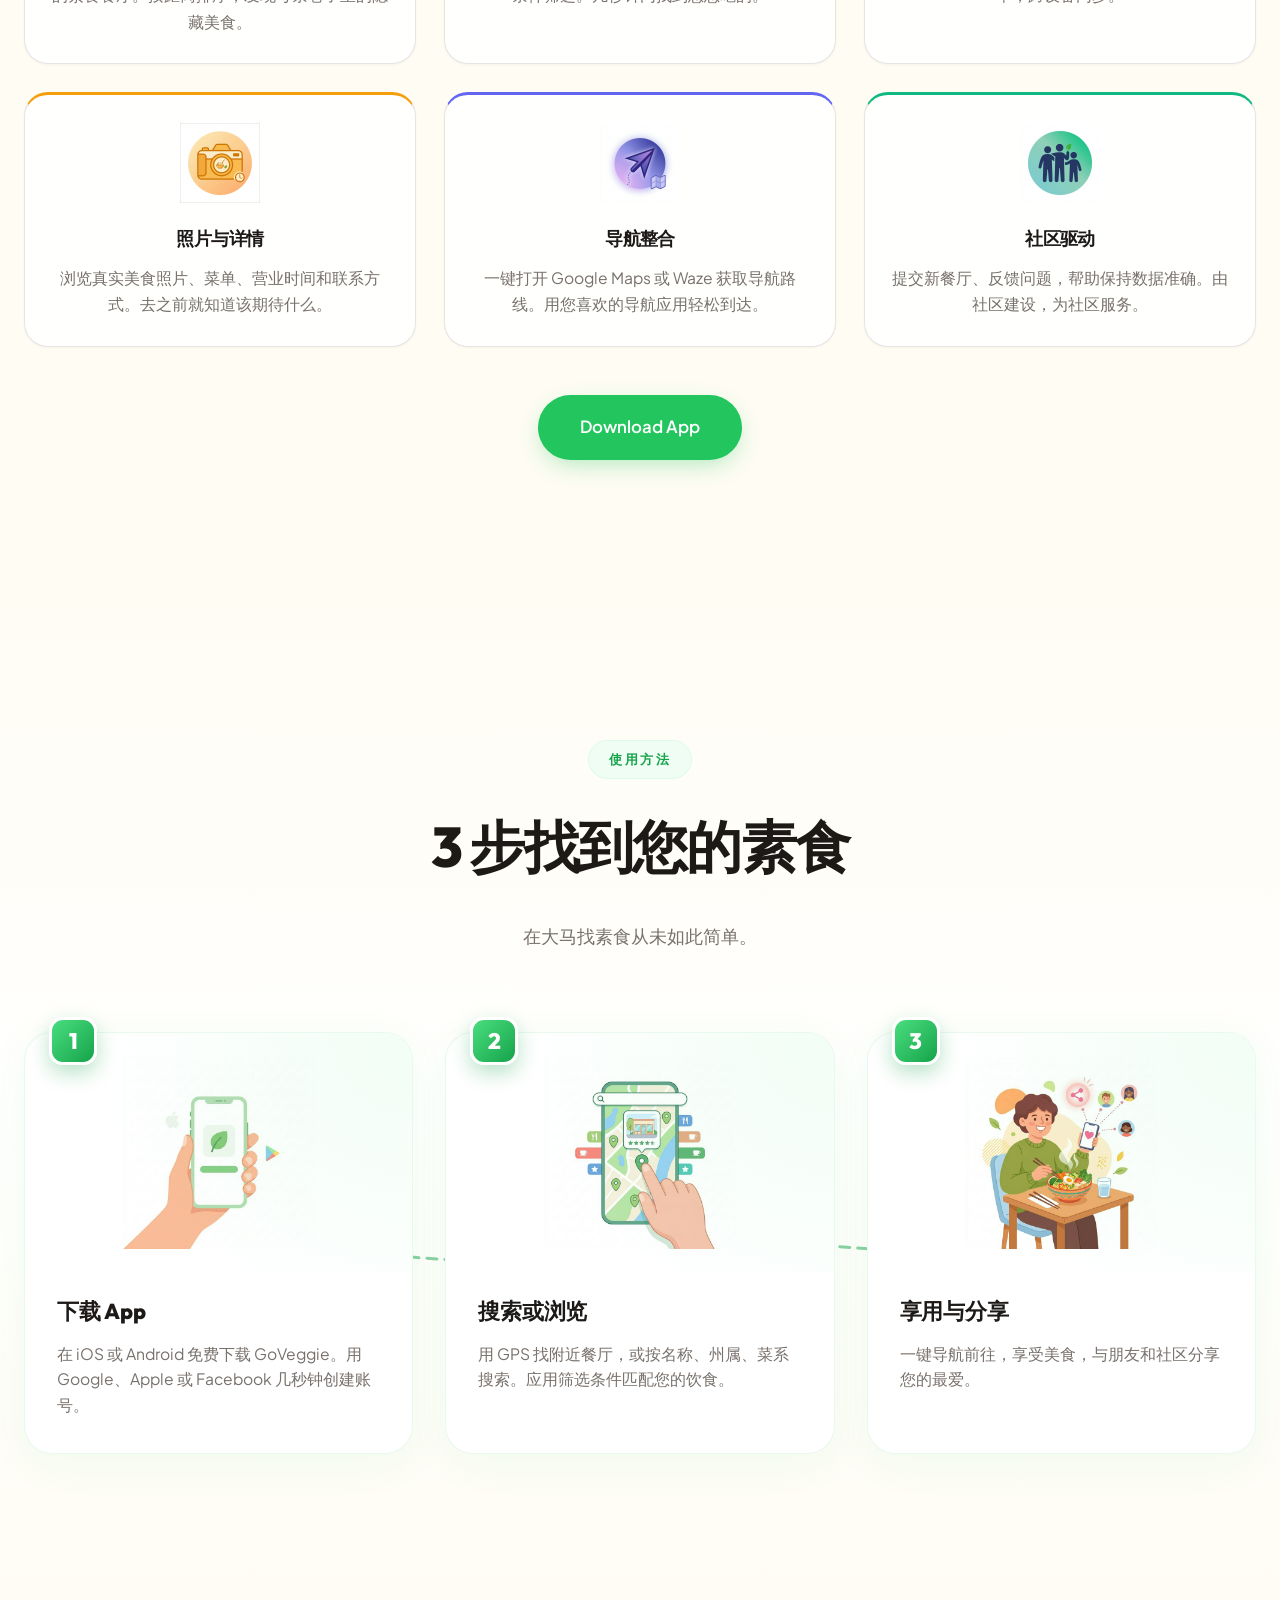
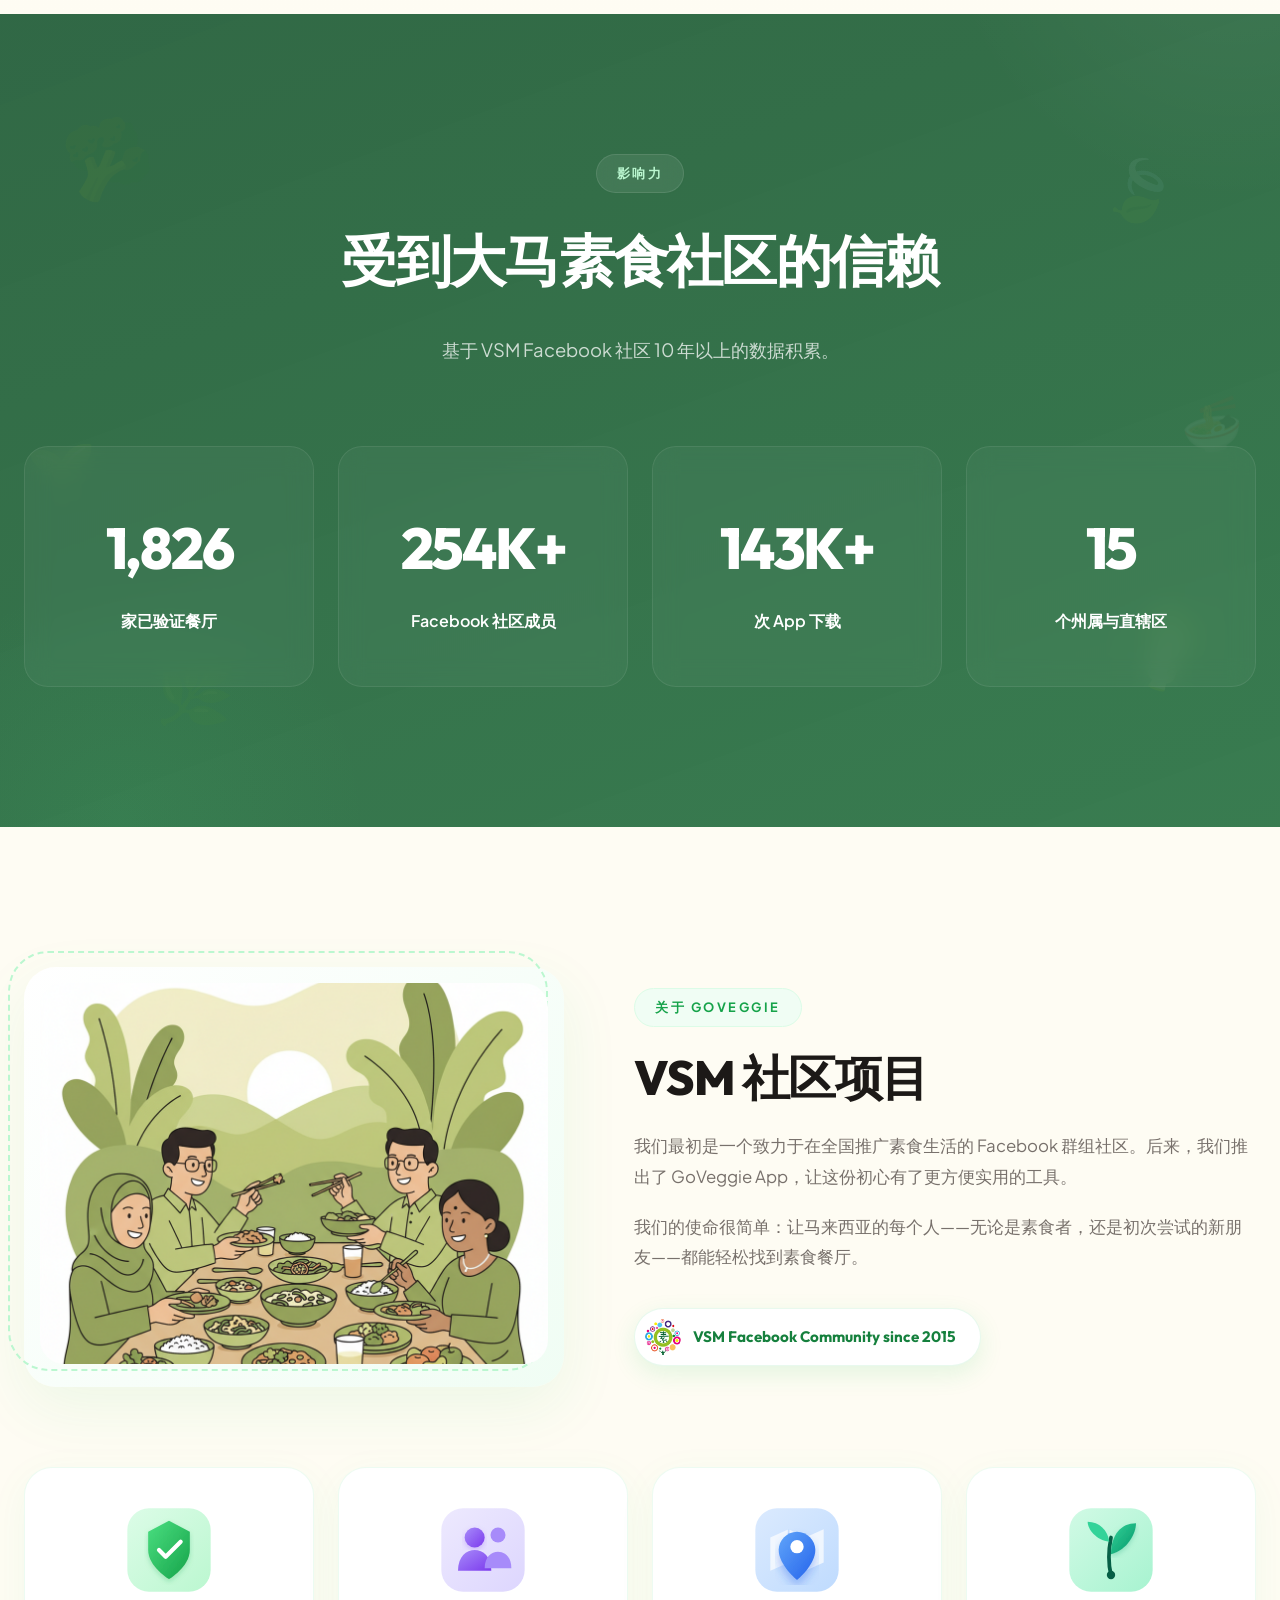
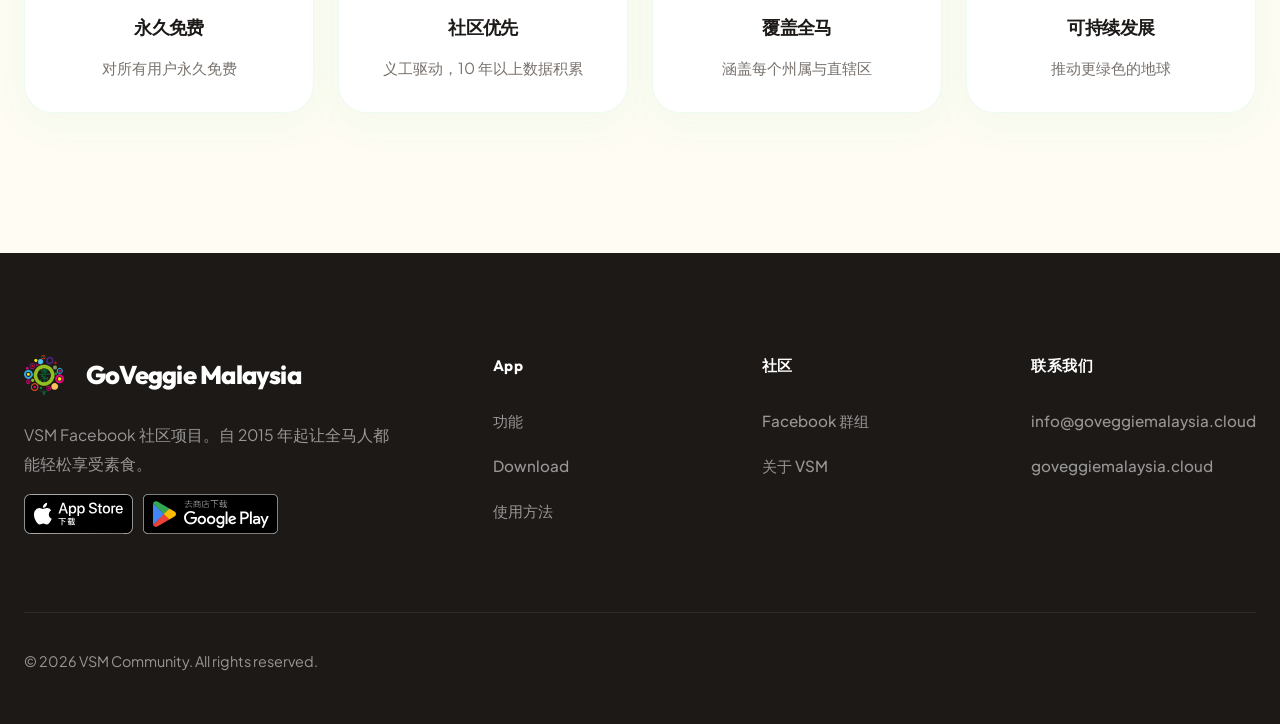
==== commit 44c20f16: "feat: update About section copy - community origin story Co-Authored-By: Claude Opus 4.6 (1M context" ====
--- a/index.html
+++ b/index.html
@@ -521,10 +521,8 @@
           <div class="about-content">
             <div class="section-label" data-i18n="about_label">About GoVeggie</div>
             <h2 data-i18n="about_title">A Project by the VSM Community</h2>
-            <p><span data-i18n="about_desc1">GoVeggie is the digital initiative of VSM (Vegetarian Society of Malaysia),
-                a Facebook Group community dedicated to promoting plant-based living across the nation.</span></p>
-            <p><span data-i18n="about_desc2">Our mission is simple: make it effortless for anyone in Malaysia to find
-                delicious vegetarian and vegan food, whether they're committed vegans or curious first-timers.</span>
+            <p><span data-i18n="about_desc1">We started as a Facebook Group community dedicated to promoting plant-based living across Malaysia. Then we built GoVeggie App to turn that mission into a practical tool.</span></p>
+            <p><span data-i18n="about_desc2">Our mission is simple: make it effortless for anyone in Malaysia — whether a committed vegetarian or a curious first-timer — to find vegetarian restaurants.</span>
             </p>
             <a href="https://www.facebook.com/groups/781347675284086/" target="_blank" rel="noopener" class="about-trust" style="text-decoration:none;cursor:pointer;">
               <img src="images/logo.png" alt="VSM">
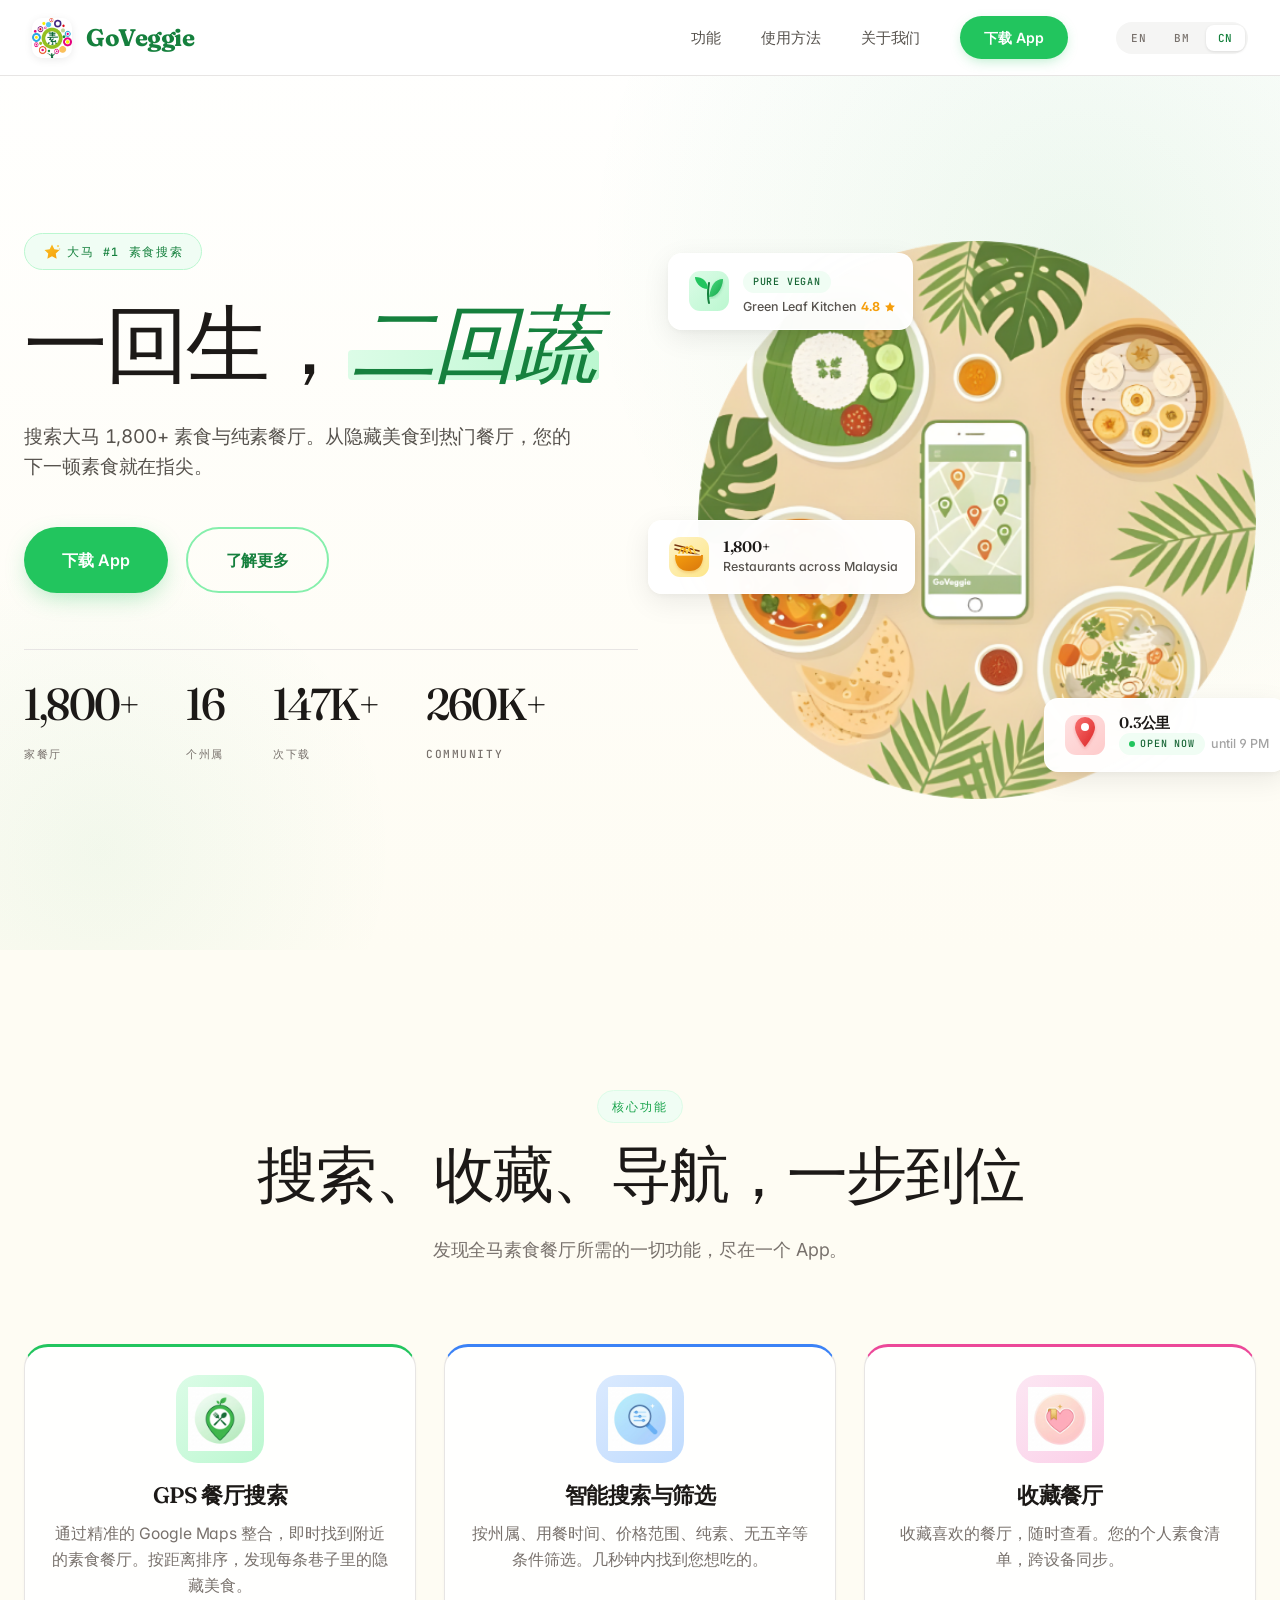
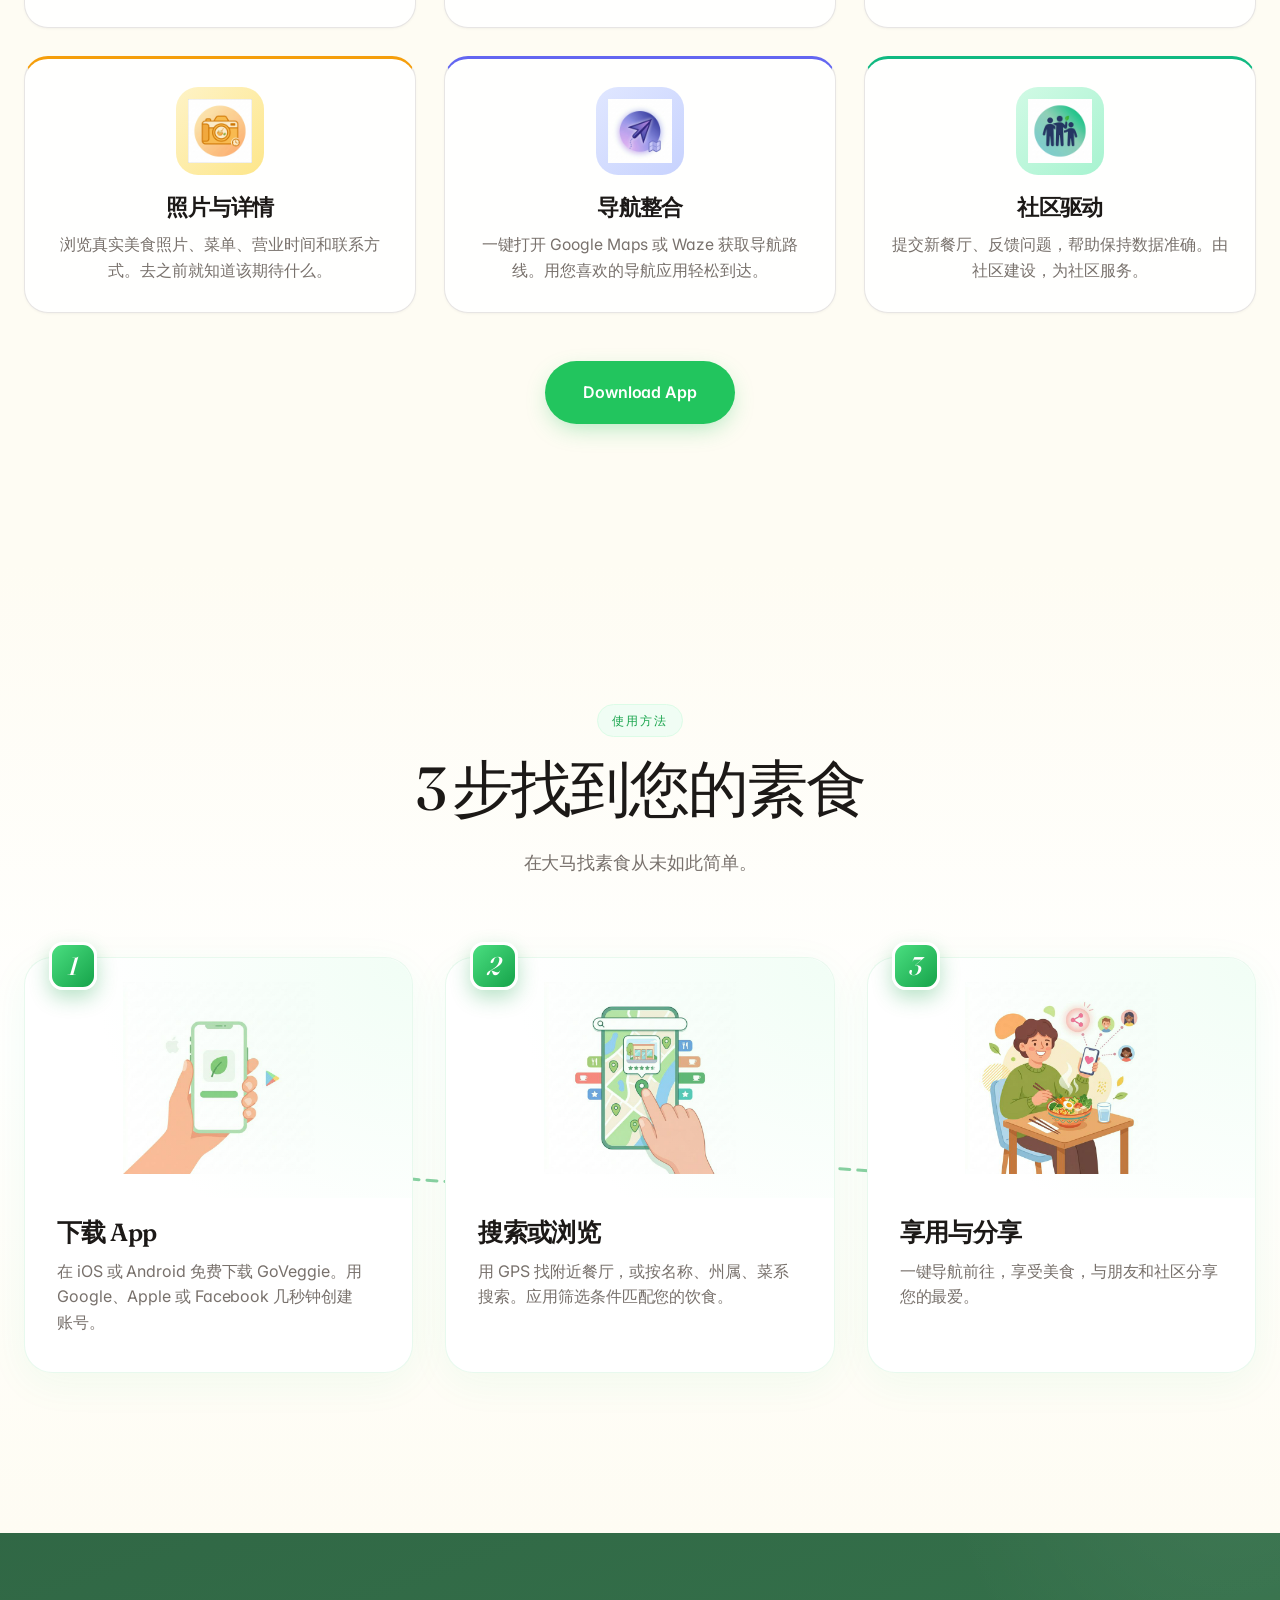
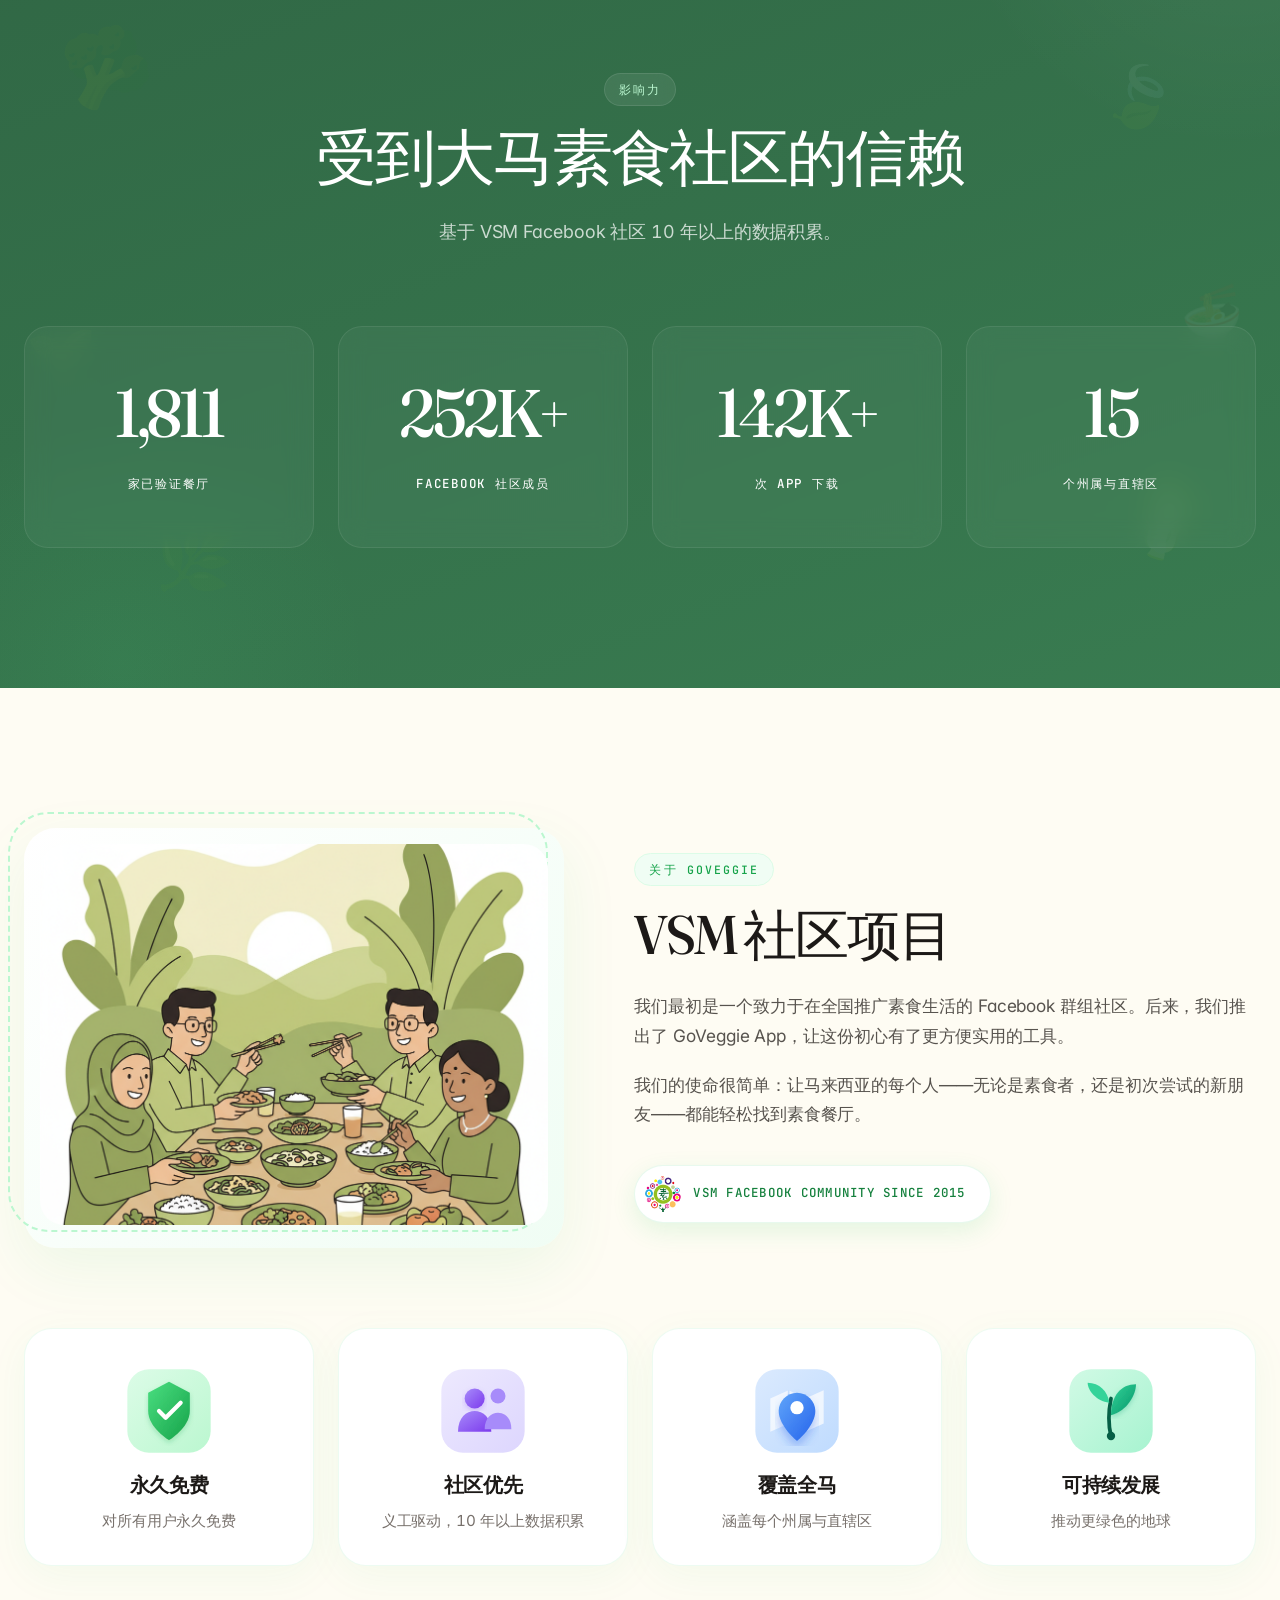
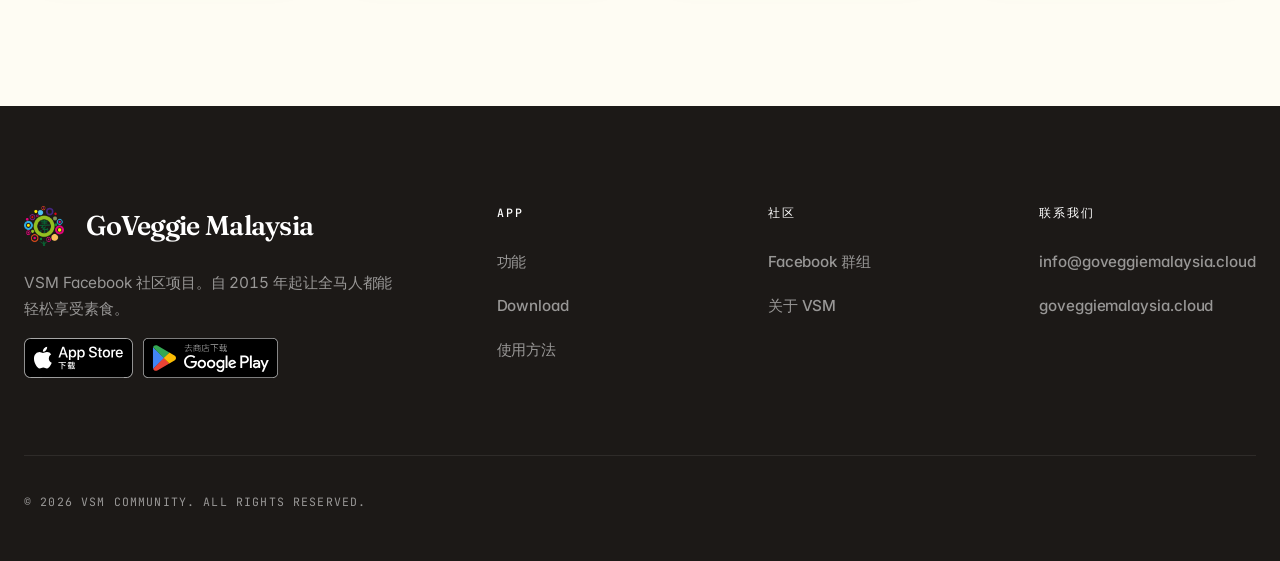
==== commit 88666ea5: "feat: typography refresh (Fraunces + Inter + JetBrains Mono) Swap Outfit + Plus Jakarta Sans → Fraun" ====
--- a/index.html
+++ b/index.html
@@ -94,9 +94,10 @@
   <link rel="preconnect" href="https://fonts.googleapis.com">
   <link rel="preconnect" href="https://fonts.gstatic.com" crossorigin>
   <link
-    href="https://fonts.googleapis.com/css2?family=Outfit:wght@400;500;600;700;800&family=Plus+Jakarta+Sans:wght@400;500;600;700&display=swap"
+    href="https://fonts.googleapis.com/css2?family=Fraunces:ital,opsz,wght@0,9..144,400;0,9..144,500;0,9..144,600;0,9..144,700;0,9..144,800;1,9..144,400;1,9..144,500;1,9..144,600;1,9..144,700&family=Inter:wght@400;500;600;700&family=JetBrains+Mono:wght@400;500;600&display=swap"
     rel="stylesheet">
   <link rel="stylesheet" href="css/style.css">
+  <link rel="stylesheet" href="css/typography.css">
 </head>
 
 <body>
--- a/css/typography.css
+++ b/css/typography.css
@@ -0,0 +1,360 @@
+/* ============================================================
+   GoVeggie Typography System
+   Fraunces (display) + Inter (body) + JetBrains Mono (labels)
+   ============================================================ */
+
+:root{
+  --font-display: 'Fraunces', 'Outfit', Georgia, serif;
+  --font-body:    'Inter', 'Plus Jakarta Sans', system-ui, sans-serif;
+  --font-mono:    'JetBrains Mono', ui-monospace, monospace;
+}
+
+body{
+  font-family: var(--font-body);
+  font-size: 16px;
+  line-height: 1.65;
+  font-feature-settings: 'ss01', 'cv11', 'tnum';
+  letter-spacing: -0.005em;
+  color: var(--neutral-700);
+}
+
+h1, h2, h3, h4, h5, h6 {
+  font-family: var(--font-display);
+  font-variation-settings: "opsz" 144, "SOFT" 50;
+  font-weight: 600;
+  letter-spacing: -0.025em;
+  line-height: 1.08;
+  text-wrap: balance;
+  color: var(--neutral-900);
+}
+h4, h5 { font-variation-settings: "opsz" 36, "SOFT" 30; letter-spacing: -0.015em; line-height: 1.2; }
+h6    { font-variation-settings: "opsz" 14, "SOFT" 30; letter-spacing: 0; }
+
+.nav-logo{
+  font-family: var(--font-display);
+  font-weight: 700;
+  font-variation-settings: "opsz" 14, "SOFT" 50;
+  letter-spacing: -0.02em;
+  font-size: 1.5rem;
+}
+
+.nav-links a{
+  font-family: var(--font-body);
+  font-weight: 500;
+  font-size: 0.92rem;
+  letter-spacing: -0.005em;
+}
+.nav-links .btn.btn-primary{
+  font-family: var(--font-body);
+  font-weight: 600;
+  letter-spacing: -0.005em;
+  font-size: 0.88rem;
+}
+.lang-btn{
+  font-family: var(--font-mono) !important;
+  font-size: 11px !important;
+  letter-spacing: 0.06em !important;
+  font-weight: 500 !important;
+}
+
+.btn{
+  font-family: var(--font-body);
+  font-weight: 600;
+  letter-spacing: -0.005em;
+  font-size: 0.95rem;
+}
+.btn-lg{ font-size: 1rem; padding: 18px 38px; }
+
+.section-label{
+  font-family: var(--font-mono);
+  font-weight: 500 !important;
+  font-size: 0.72rem !important;
+  letter-spacing: 0.18em !important;
+  text-transform: uppercase;
+  padding: 6px 14px !important;
+}
+
+.hero-badge{
+  font-family: var(--font-mono);
+  font-weight: 500;
+  font-size: 0.72rem;
+  letter-spacing: 0.14em;
+  text-transform: uppercase;
+  padding: 8px 18px;
+}
+.hero h1{
+  font-family: var(--font-display);
+  font-variation-settings: "opsz" 144, "SOFT" 30, "wght" 500;
+  font-weight: 500;
+  font-size: clamp(3.4rem, 6.6vw, 5.6rem);
+  line-height: 1.0;
+  letter-spacing: -0.035em;
+  margin-bottom: 32px;
+}
+.hero h1 .highlight{
+  font-style: italic;
+  font-variation-settings: "opsz" 144, "SOFT" 100, "wght" 500;
+  color: var(--green-700);
+  padding: 0 4px;
+}
+.hero p{
+  font-family: var(--font-body);
+  font-size: 1.18rem;
+  line-height: 1.6;
+  color: var(--neutral-600);
+  letter-spacing: -0.005em;
+  max-width: 560px;
+}
+
+.hero-stat h3{
+  font-family: var(--font-display);
+  font-variation-settings: "opsz" 144, "SOFT" 30, "wght" 500;
+  font-weight: 500;
+  font-size: 2.8rem;
+  letter-spacing: -0.04em;
+  font-feature-settings: 'tnum', 'lnum';
+  line-height: 1;
+}
+.hero-stat p{
+  font-family: var(--font-mono);
+  font-weight: 500;
+  font-size: 0.7rem;
+  letter-spacing: 0.14em;
+  text-transform: uppercase;
+  color: var(--neutral-500);
+  margin-top: 10px;
+}
+
+.floating-card h5{
+  font-family: var(--font-display);
+  font-variation-settings: "opsz" 36, "wght" 600;
+  font-weight: 600;
+  font-size: 0.95rem;
+  letter-spacing: -0.015em;
+}
+.floating-card p{
+  font-family: var(--font-body);
+  font-size: 0.78rem;
+  font-weight: 500;
+  letter-spacing: -0.005em;
+}
+.float-tag{
+  font-family: var(--font-mono);
+  font-size: 10px;
+  font-weight: 500;
+  letter-spacing: 0.08em;
+  text-transform: uppercase;
+}
+.hero-mobile-badge{
+  font-family: var(--font-mono);
+  font-size: 11px !important;
+  letter-spacing: 0.08em !important;
+  text-transform: uppercase;
+}
+
+.section-header h2{
+  font-family: var(--font-display);
+  font-variation-settings: "opsz" 144, "SOFT" 30, "wght" 500;
+  font-weight: 500;
+  font-size: clamp(2.6rem, 5.2vw, 3.8rem);
+  letter-spacing: -0.035em;
+  line-height: 1.04;
+  margin-bottom: 28px;
+}
+.section-header p{
+  font-family: var(--font-body);
+  font-size: 1.12rem;
+  line-height: 1.65;
+  color: var(--neutral-500);
+  letter-spacing: -0.005em;
+  text-wrap: pretty;
+}
+
+.feature-card h3{
+  font-family: var(--font-display);
+  font-variation-settings: "opsz" 36, "SOFT" 30, "wght" 600;
+  font-weight: 600;
+  font-size: 1.4rem;
+  letter-spacing: -0.025em;
+  line-height: 1.15;
+  margin-bottom: 12px;
+}
+.feature-card p{
+  font-family: var(--font-body);
+  font-size: 0.98rem;
+  line-height: 1.65;
+  color: var(--neutral-500);
+  letter-spacing: -0.003em;
+  text-wrap: pretty;
+}
+
+/* Feature icon containment fix */
+.feature-icon.feature-icon-img{
+  width: 88px;
+  height: 88px;
+  border-radius: 22px;
+  background: var(--green-50) !important;
+  box-shadow: inset 0 0 0 1px var(--green-100);
+  padding: 12px;
+  overflow: hidden;
+}
+.feature-icon-image{
+  width: 100% !important;
+  height: 100% !important;
+  object-fit: contain !important;
+  display: block;
+}
+.feature-card:nth-child(1) .feature-icon.feature-icon-img{ background: linear-gradient(135deg,#dcfce7,#bbf7d0) !important; }
+.feature-card:nth-child(2) .feature-icon.feature-icon-img{ background: linear-gradient(135deg,#dbeafe,#bfdbfe) !important; }
+.feature-card:nth-child(3) .feature-icon.feature-icon-img{ background: linear-gradient(135deg,#fce7f3,#fbcfe8) !important; }
+.feature-card:nth-child(4) .feature-icon.feature-icon-img{ background: linear-gradient(135deg,#fef3c7,#fde68a) !important; }
+.feature-card:nth-child(5) .feature-icon.feature-icon-img{ background: linear-gradient(135deg,#e0e7ff,#c7d2fe) !important; }
+.feature-card:nth-child(6) .feature-icon.feature-icon-img{ background: linear-gradient(135deg,#d1fae5,#a7f3d0) !important; }
+
+.step-number{
+  font-family: var(--font-display) !important;
+  font-variation-settings: "opsz" 144, "wght" 500;
+  font-style: italic;
+  font-weight: 500 !important;
+  font-size: 1.6rem !important;
+}
+.step h3{
+  font-family: var(--font-display);
+  font-variation-settings: "opsz" 36, "SOFT" 30, "wght" 600;
+  font-weight: 600;
+  font-size: 1.55rem;
+  letter-spacing: -0.025em;
+  line-height: 1.15;
+}
+.step p{
+  font-family: var(--font-body);
+  font-size: 1rem;
+  line-height: 1.6;
+  color: var(--neutral-500);
+  text-wrap: pretty;
+}
+
+.stat-card h3{
+  font-family: var(--font-display);
+  font-variation-settings: "opsz" 144, "SOFT" 30, "wght" 500;
+  font-weight: 500;
+  font-size: clamp(3rem, 5.5vw, 4.2rem);
+  letter-spacing: -0.045em;
+  font-feature-settings: 'tnum', 'lnum';
+  line-height: 1;
+}
+.stat-card p{
+  font-family: var(--font-mono);
+  font-weight: 500;
+  font-size: 0.78rem;
+  letter-spacing: 0.14em;
+  text-transform: uppercase;
+  margin-top: 14px;
+}
+
+.about-content h2{
+  font-family: var(--font-display);
+  font-variation-settings: "opsz" 144, "SOFT" 30, "wght" 500;
+  font-weight: 500;
+  font-size: clamp(2.4rem, 4.4vw, 3.4rem);
+  letter-spacing: -0.035em;
+  line-height: 1.05;
+  margin-bottom: 28px;
+}
+.about-content p{
+  font-family: var(--font-body);
+  font-size: 1.08rem;
+  line-height: 1.7;
+  color: var(--neutral-600);
+  text-wrap: pretty;
+}
+.about-trust span{
+  font-family: var(--font-mono);
+  font-weight: 500;
+  font-size: 0.78rem;
+  letter-spacing: 0.1em;
+  text-transform: uppercase;
+}
+.about-value h4{
+  font-family: var(--font-display);
+  font-variation-settings: "opsz" 36, "SOFT" 30, "wght" 600;
+  font-weight: 600;
+  font-size: 1.25rem;
+  letter-spacing: -0.02em;
+}
+.about-value p{
+  font-family: var(--font-body);
+  font-size: 0.95rem;
+  line-height: 1.55;
+}
+
+.vendor-card h2{
+  font-family: var(--font-display);
+  font-variation-settings: "opsz" 144, "SOFT" 30, "wght" 500;
+  font-weight: 500;
+  font-size: clamp(2.4rem, 4.4vw, 3.4rem);
+  letter-spacing: -0.035em;
+}
+.vendor-card p{
+  font-family: var(--font-body);
+  font-size: 1.15rem;
+  line-height: 1.65;
+  color: var(--neutral-500);
+}
+
+.download-section h2{
+  font-family: var(--font-display);
+  font-variation-settings: "opsz" 144, "SOFT" 30, "wght" 500;
+  font-weight: 500;
+  font-size: clamp(3rem, 6vw, 4.4rem);
+  letter-spacing: -0.04em;
+  line-height: 1.02;
+}
+.download-section p{
+  font-family: var(--font-body);
+  font-size: 1.18rem;
+  line-height: 1.6;
+}
+
+.footer-brand h3{
+  font-family: var(--font-display);
+  font-variation-settings: "opsz" 36, "wght" 600;
+  font-weight: 600;
+  font-size: 1.7rem;
+  letter-spacing: -0.025em;
+}
+.footer-brand p{
+  font-family: var(--font-body);
+  font-size: 0.96rem;
+  line-height: 1.7;
+}
+.footer-col h4{
+  font-family: var(--font-mono);
+  font-weight: 500;
+  font-size: 0.72rem;
+  letter-spacing: 0.18em;
+  text-transform: uppercase;
+}
+.footer-col a{
+  font-family: var(--font-body);
+  font-size: 0.95rem;
+  letter-spacing: -0.005em;
+}
+.footer-bottom span{
+  font-family: var(--font-mono);
+  font-size: 0.72rem;
+  letter-spacing: 0.1em;
+  text-transform: uppercase;
+}
+
+[data-count]{ font-feature-settings: 'tnum', 'lnum'; }
+
+@media (max-width: 720px){
+  .hero h1{ font-size: clamp(2.6rem, 11vw, 3.4rem); letter-spacing: -0.03em; }
+  .section-header h2,
+  .about-content h2,
+  .vendor-card h2{ font-size: clamp(2.1rem, 8vw, 2.8rem); }
+  .download-section h2{ font-size: clamp(2.4rem, 9vw, 3.2rem); }
+  .hero-stat h3{ font-size: 2.1rem; }
+  .feature-icon.feature-icon-img{ width: 72px; height: 72px; border-radius: 18px; padding: 10px; }
+}
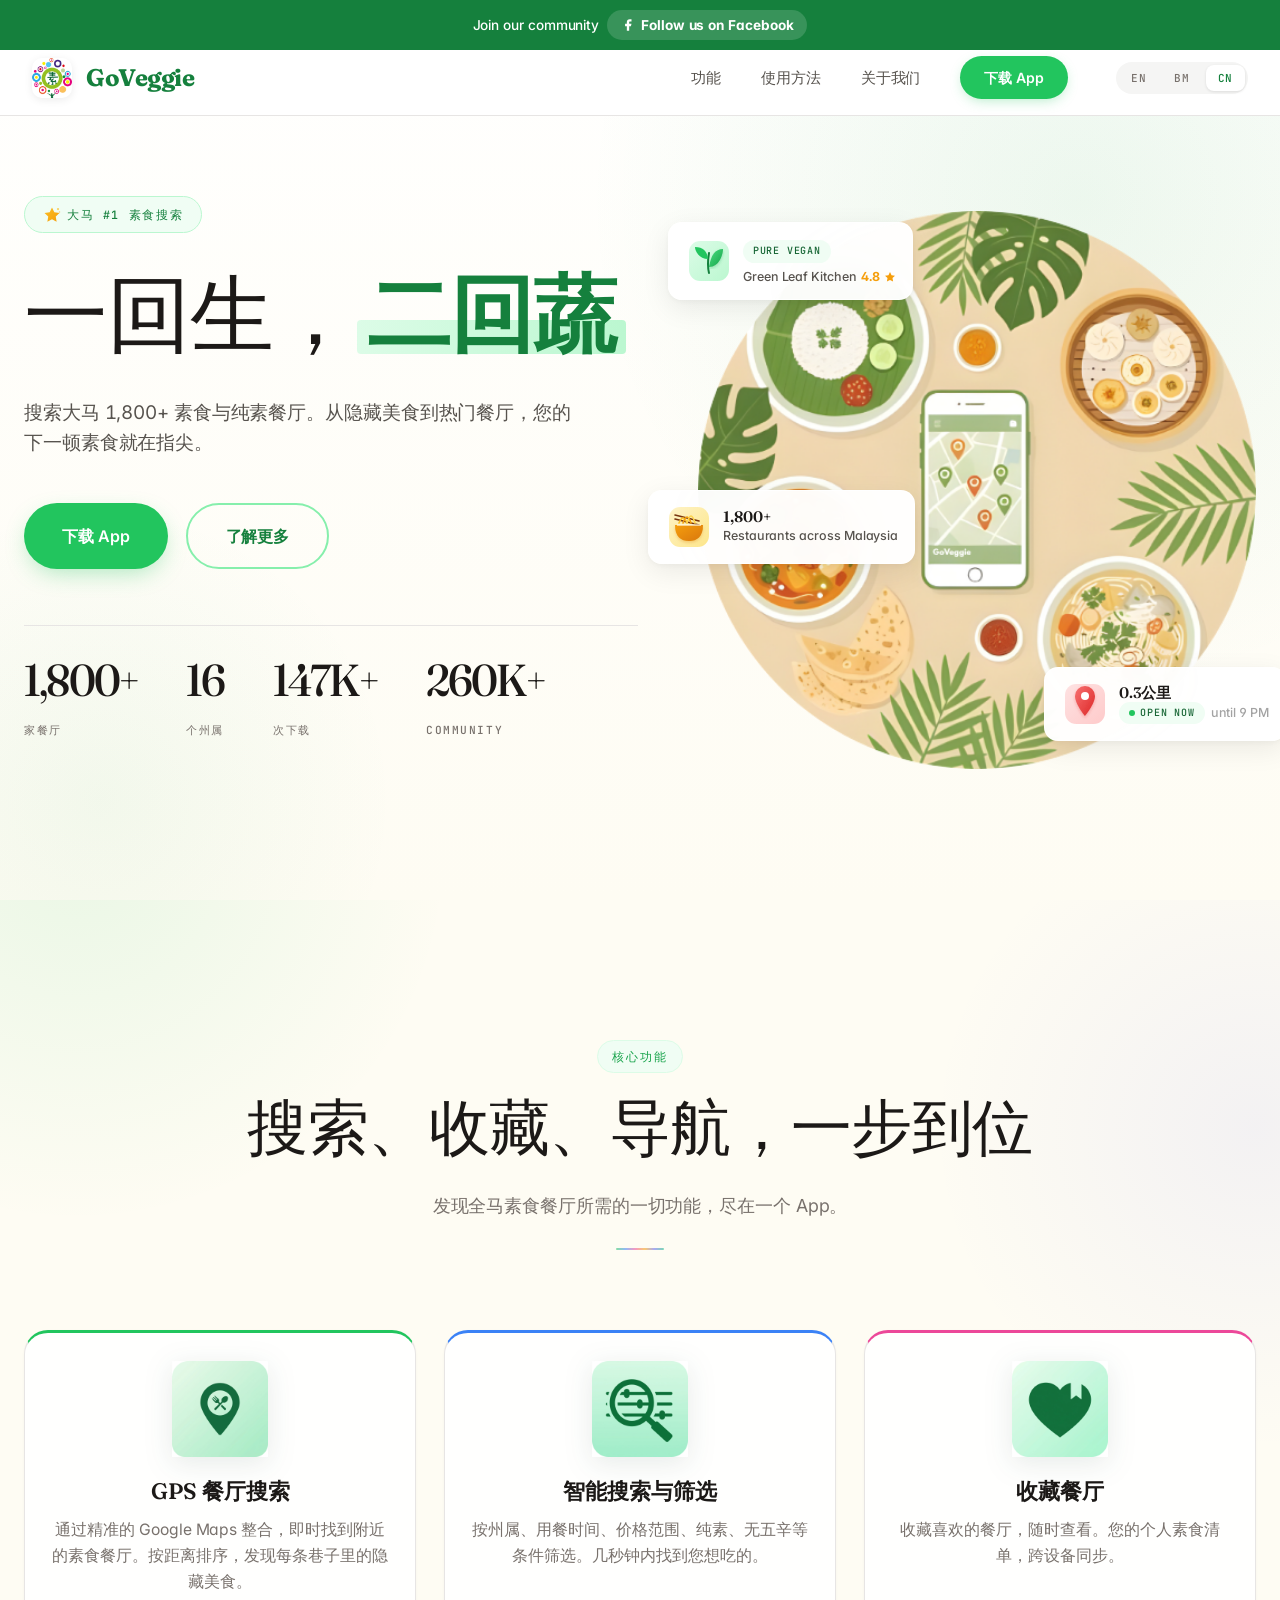
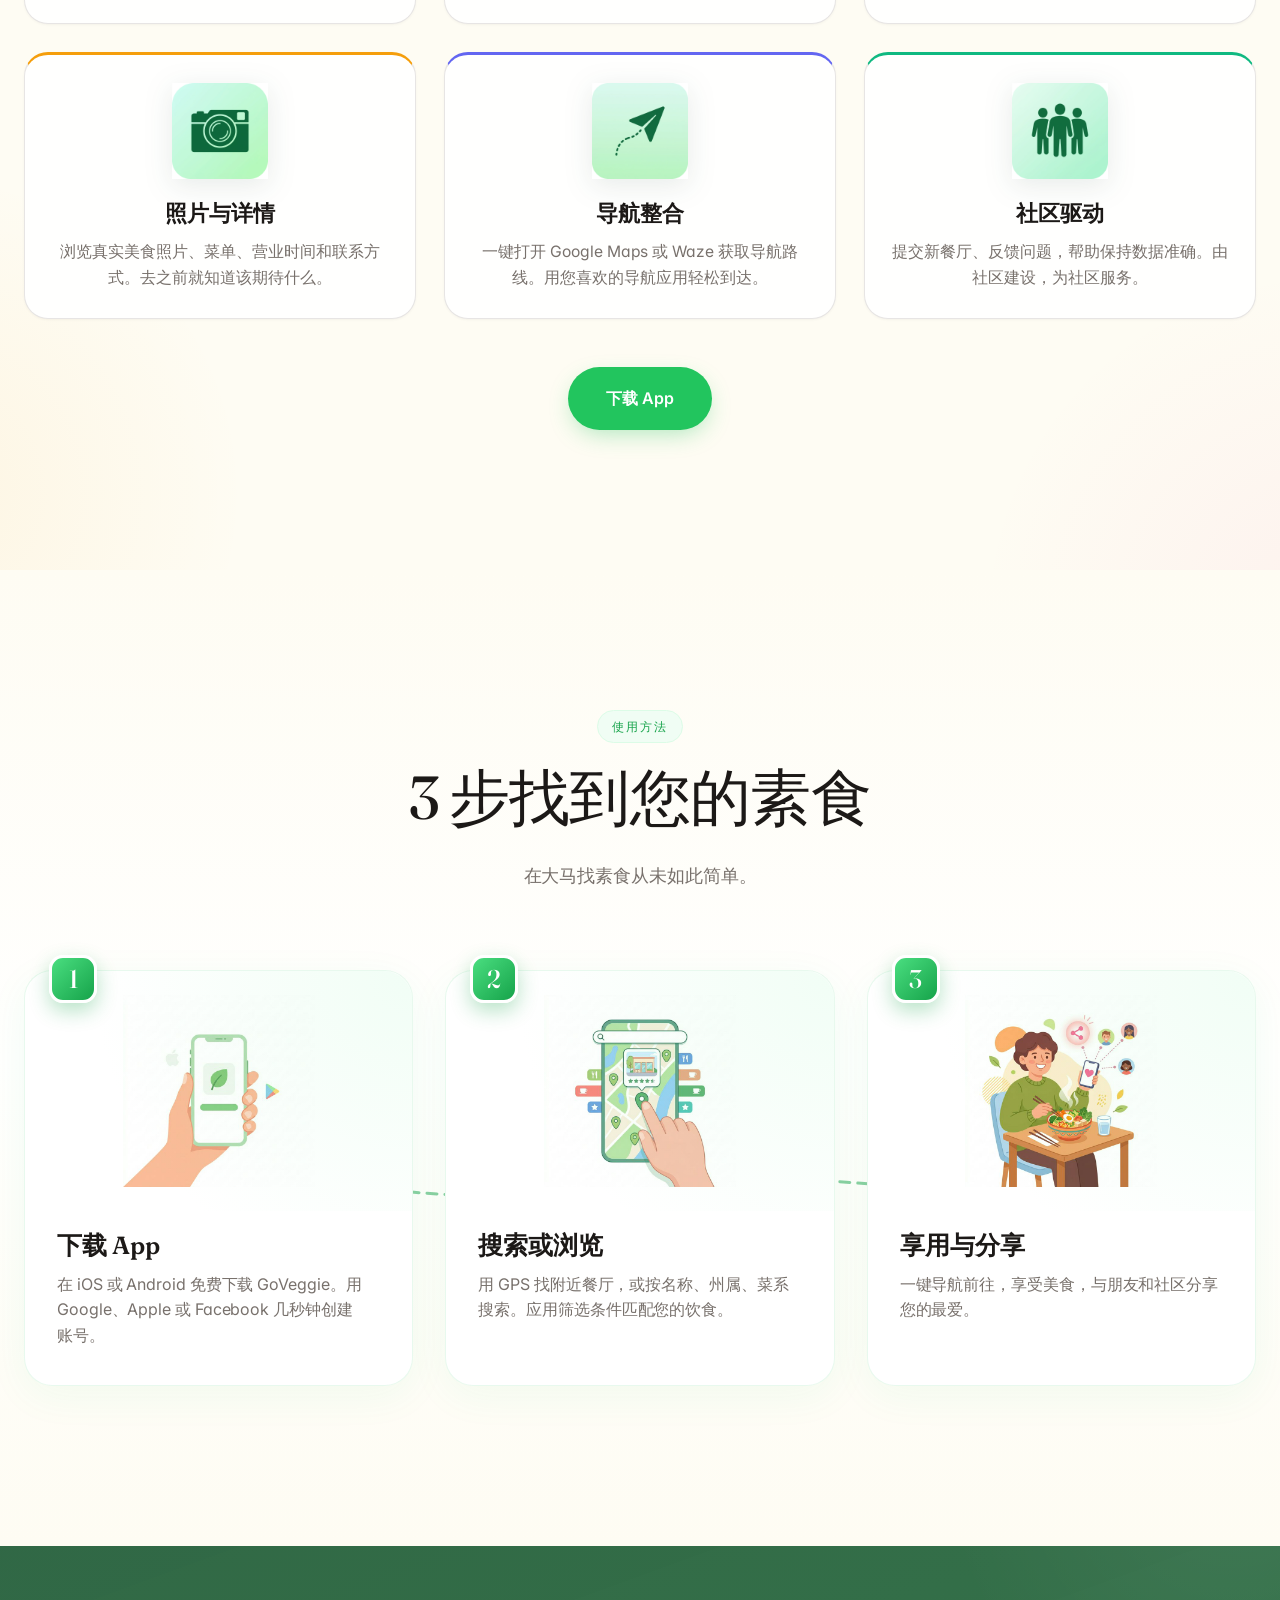
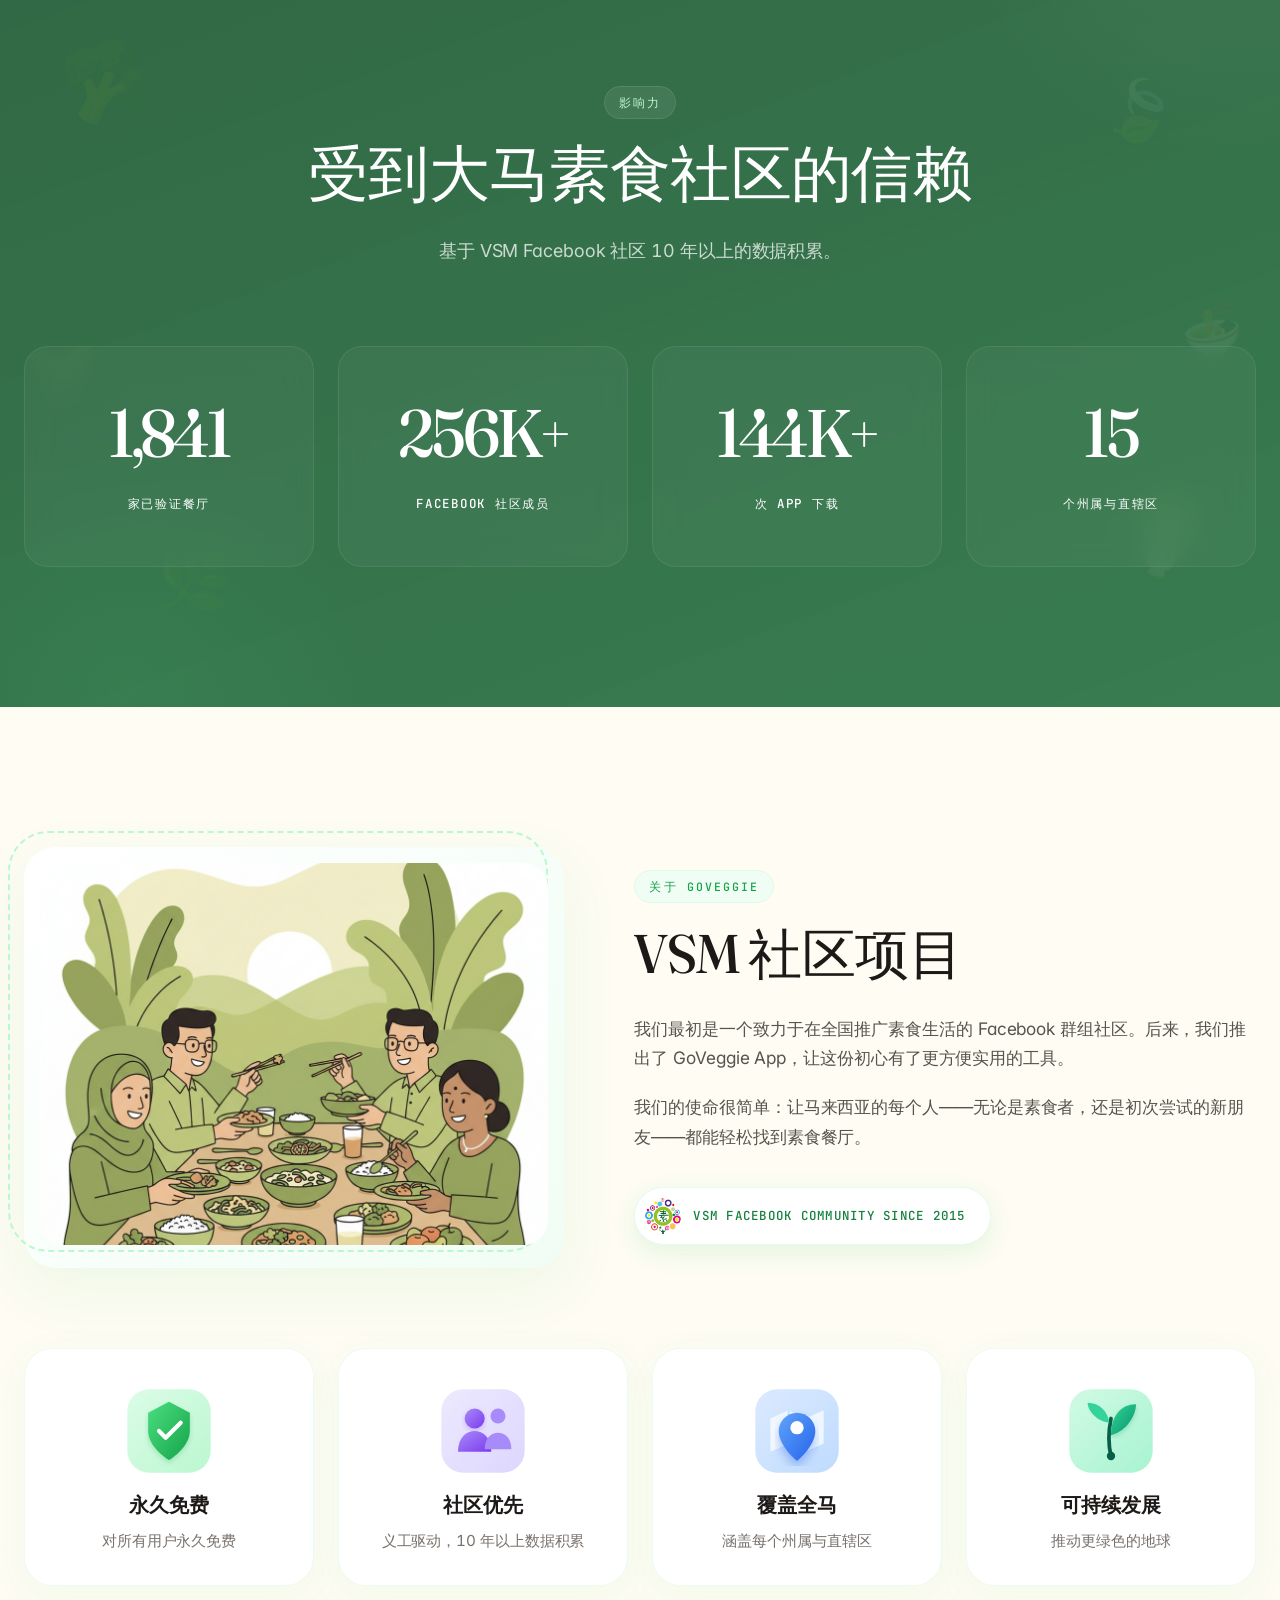
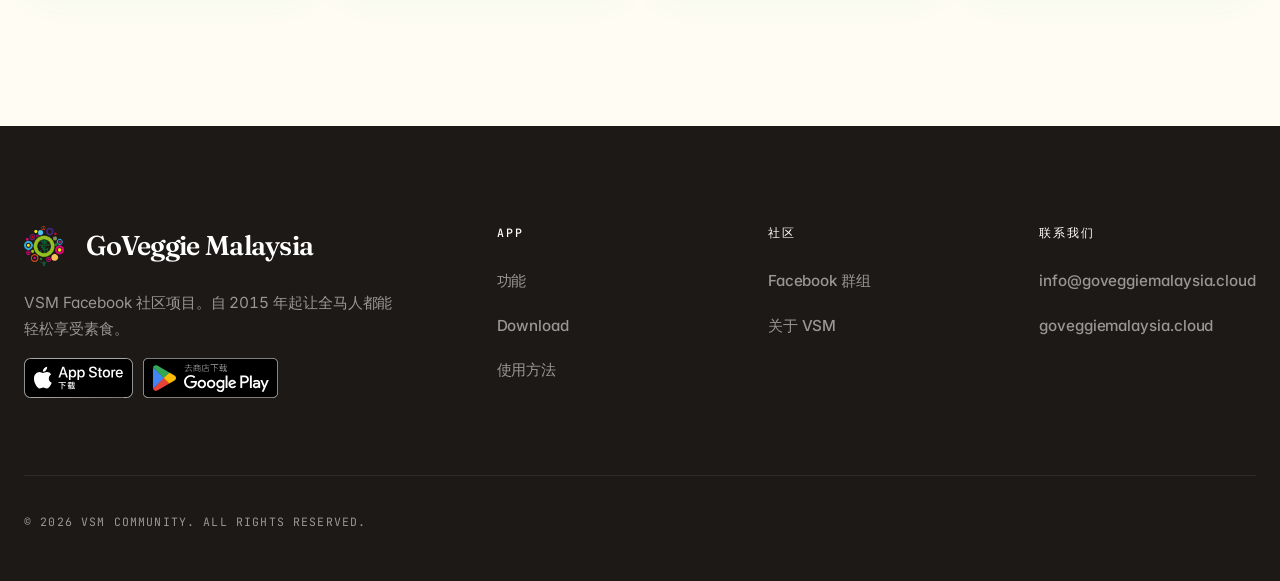
==== commit 9135db09: "feat: regenerate feature icons + fix covered Follow Us bar Icons: replace all 6 feature PNGs with a " ====
--- a/index.html
+++ b/index.html
@@ -154,8 +154,8 @@
 
   <!-- HERO -->
   <!-- Follow Us Bar -->
-  <div
-    style="background:var(--green-700);color:#fff;text-align:center;padding:10px 16px;font-size:0.85rem;font-weight:500;display:flex;align-items:center;justify-content:center;gap:8px;position:relative;z-index:90;">
+  <div class="follow-bar"
+    style="background:var(--green-700);color:#fff;text-align:center;padding:10px 16px;font-size:0.85rem;font-weight:500;display:flex;align-items:center;justify-content:center;gap:8px;">
     <span>Join our community</span>
     <a href="https://www.facebook.com/groups/781347675284086/" target="_blank" rel="noopener"
       style="color:#fff;font-weight:700;text-decoration:none;display:inline-flex;align-items:center;gap:6px;background:rgba(255,255,255,0.15);padding:4px 14px;border-radius:100px;transition:background 0.2s;">
--- a/css/typography.css
+++ b/css/typography.css
@@ -4,10 +4,45 @@
    ============================================================ */
 
 :root{
-  --font-display: 'Fraunces', 'Outfit', Georgia, serif;
-  --font-body:    'Inter', 'Plus Jakarta Sans', system-ui, sans-serif;
-  --font-mono:    'JetBrains Mono', ui-monospace, monospace;
-}
+  --font-display: 'Fraunces', 'Outfit', 'Source Han Serif SC', 'Noto Serif SC', 'Songti SC', 'STSong', Georgia, serif;
+  --font-body:    'Inter', 'Plus Jakarta Sans', -apple-system, BlinkMacSystemFont, 'PingFang SC', 'Hiragino Sans GB', 'Microsoft YaHei', 'Source Han Sans SC', 'Noto Sans SC', system-ui, sans-serif;
+  --font-mono:    'JetBrains Mono', ui-monospace, 'SF Mono', monospace;
+}
+
+/* --- CJK overrides: Fraunces italic falls through to Georgia italic which
+   slants Chinese glyphs awkwardly. Keep upright + bold for CN, use the
+   existing green underline stripe as the emphasis instead. --- */
+:lang(zh) .hero h1 .highlight {
+  font-style: normal;
+  font-variation-settings: "opsz" 144, "SOFT" 30, "wght" 700;
+  font-weight: 700;
+  padding: 0 10px;
+}
+:lang(zh) .step-number {
+  font-style: normal;
+  font-weight: 700 !important;
+}
+:lang(zh) h1, :lang(zh) h2, :lang(zh) h3, :lang(zh) h4, :lang(zh) h5 {
+  letter-spacing: 0;
+}
+:lang(zh) .hero h1,
+:lang(zh) .section-header h2,
+:lang(zh) .about-content h2,
+:lang(zh) .download-section h2,
+:lang(zh) .vendor-card h2 {
+  letter-spacing: -0.01em;
+  line-height: 1.15;
+}
+:lang(zh) .feature-card h3,
+:lang(zh) .step h3,
+:lang(zh) .about-value h4,
+:lang(zh) .floating-card h5 {
+  letter-spacing: 0;
+}
+
+/* Feature card content expands so all cards bottom-align evenly */
+.feature-card { justify-content: flex-start; }
+.feature-card p { flex: 1 1 auto; }
 
 body{
   font-family: var(--font-body);
@@ -188,15 +223,28 @@
   text-wrap: pretty;
 }
 
-/* Feature icon containment fix */
+/* Feature icon: the PNGs are already full app-icon designs (rounded
+   square + their own coloured background). Wrapping them in a second
+   coloured gradient box creates a nested icon-in-icon look. Strip the
+   outer container and let the PNG be the icon. */
 .feature-icon.feature-icon-img{
-  width: 88px;
-  height: 88px;
-  border-radius: 22px;
-  background: var(--green-50) !important;
-  box-shadow: inset 0 0 0 1px var(--green-100);
-  padding: 12px;
-  overflow: hidden;
+  width: 96px;
+  height: 96px;
+  border-radius: 0;
+  background: transparent !important;
+  box-shadow: none;
+  padding: 0;
+  overflow: visible;
+  margin-bottom: 22px;
+  filter: drop-shadow(0 6px 14px rgba(15, 61, 46, 0.10));
+}
+.feature-card:nth-child(1) .feature-icon.feature-icon-img,
+.feature-card:nth-child(2) .feature-icon.feature-icon-img,
+.feature-card:nth-child(3) .feature-icon.feature-icon-img,
+.feature-card:nth-child(4) .feature-icon.feature-icon-img,
+.feature-card:nth-child(5) .feature-icon.feature-icon-img,
+.feature-card:nth-child(6) .feature-icon.feature-icon-img{
+  background: transparent !important;
 }
 .feature-icon-image{
   width: 100% !important;
@@ -204,12 +252,6 @@
   object-fit: contain !important;
   display: block;
 }
-.feature-card:nth-child(1) .feature-icon.feature-icon-img{ background: linear-gradient(135deg,#dcfce7,#bbf7d0) !important; }
-.feature-card:nth-child(2) .feature-icon.feature-icon-img{ background: linear-gradient(135deg,#dbeafe,#bfdbfe) !important; }
-.feature-card:nth-child(3) .feature-icon.feature-icon-img{ background: linear-gradient(135deg,#fce7f3,#fbcfe8) !important; }
-.feature-card:nth-child(4) .feature-icon.feature-icon-img{ background: linear-gradient(135deg,#fef3c7,#fde68a) !important; }
-.feature-card:nth-child(5) .feature-icon.feature-icon-img{ background: linear-gradient(135deg,#e0e7ff,#c7d2fe) !important; }
-.feature-card:nth-child(6) .feature-icon.feature-icon-img{ background: linear-gradient(135deg,#d1fae5,#a7f3d0) !important; }
 
 .step-number{
   font-family: var(--font-display) !important;
@@ -356,5 +398,50 @@
   .vendor-card h2{ font-size: clamp(2.1rem, 8vw, 2.8rem); }
   .download-section h2{ font-size: clamp(2.4rem, 9vw, 3.2rem); }
   .hero-stat h3{ font-size: 2.1rem; }
-  .feature-icon.feature-icon-img{ width: 72px; height: 72px; border-radius: 18px; padding: 10px; }
-}
+  .feature-icon.feature-icon-img{ width: 84px; height: 84px; border-radius: 0; padding: 0; margin-bottom: 16px; }
+}
+
+/* ============================================================
+   Follow Us Bar: fixed above the nav so it isn't covered by it.
+   ============================================================ */
+.follow-bar{
+  position: fixed;
+  top: 0;
+  left: 0;
+  right: 0;
+  z-index: 101;
+}
+nav{ top: 40px; }
+.hero{ padding-top: 120px; }
+@media (max-width: 640px){
+  .follow-bar{ font-size: 0.78rem; padding: 8px 12px !important; gap: 6px !important; }
+  nav{ top: 36px; }
+  .hero{ padding-top: 108px; }
+}
+
+/* ============================================================
+   Features section: soften the empty cream canvas with tinted
+   pools that echo the six accent colors from the cards above.
+   ============================================================ */
+#features{
+  background:
+    radial-gradient(720px circle at 6% -4%, rgba(34, 197, 94, 0.09), transparent 52%),
+    radial-gradient(620px circle at 98% 18%, rgba(99, 102, 241, 0.07), transparent 52%),
+    radial-gradient(680px circle at 104% 104%, rgba(236, 72, 153, 0.06), transparent 52%),
+    radial-gradient(620px circle at -6% 94%, rgba(245, 158, 11, 0.07), transparent 52%),
+    var(--cream);
+}
+#features .section-header{
+  position: relative;
+}
+#features .section-header::after{
+  content: '';
+  display: block;
+  width: 48px;
+  height: 2px;
+  margin: 28px auto 0;
+  background: linear-gradient(90deg,
+    #22c55e, #3b82f6, #ec4899, #f59e0b, #6366f1, #10b981);
+  border-radius: 2px;
+  opacity: 0.55;
+}
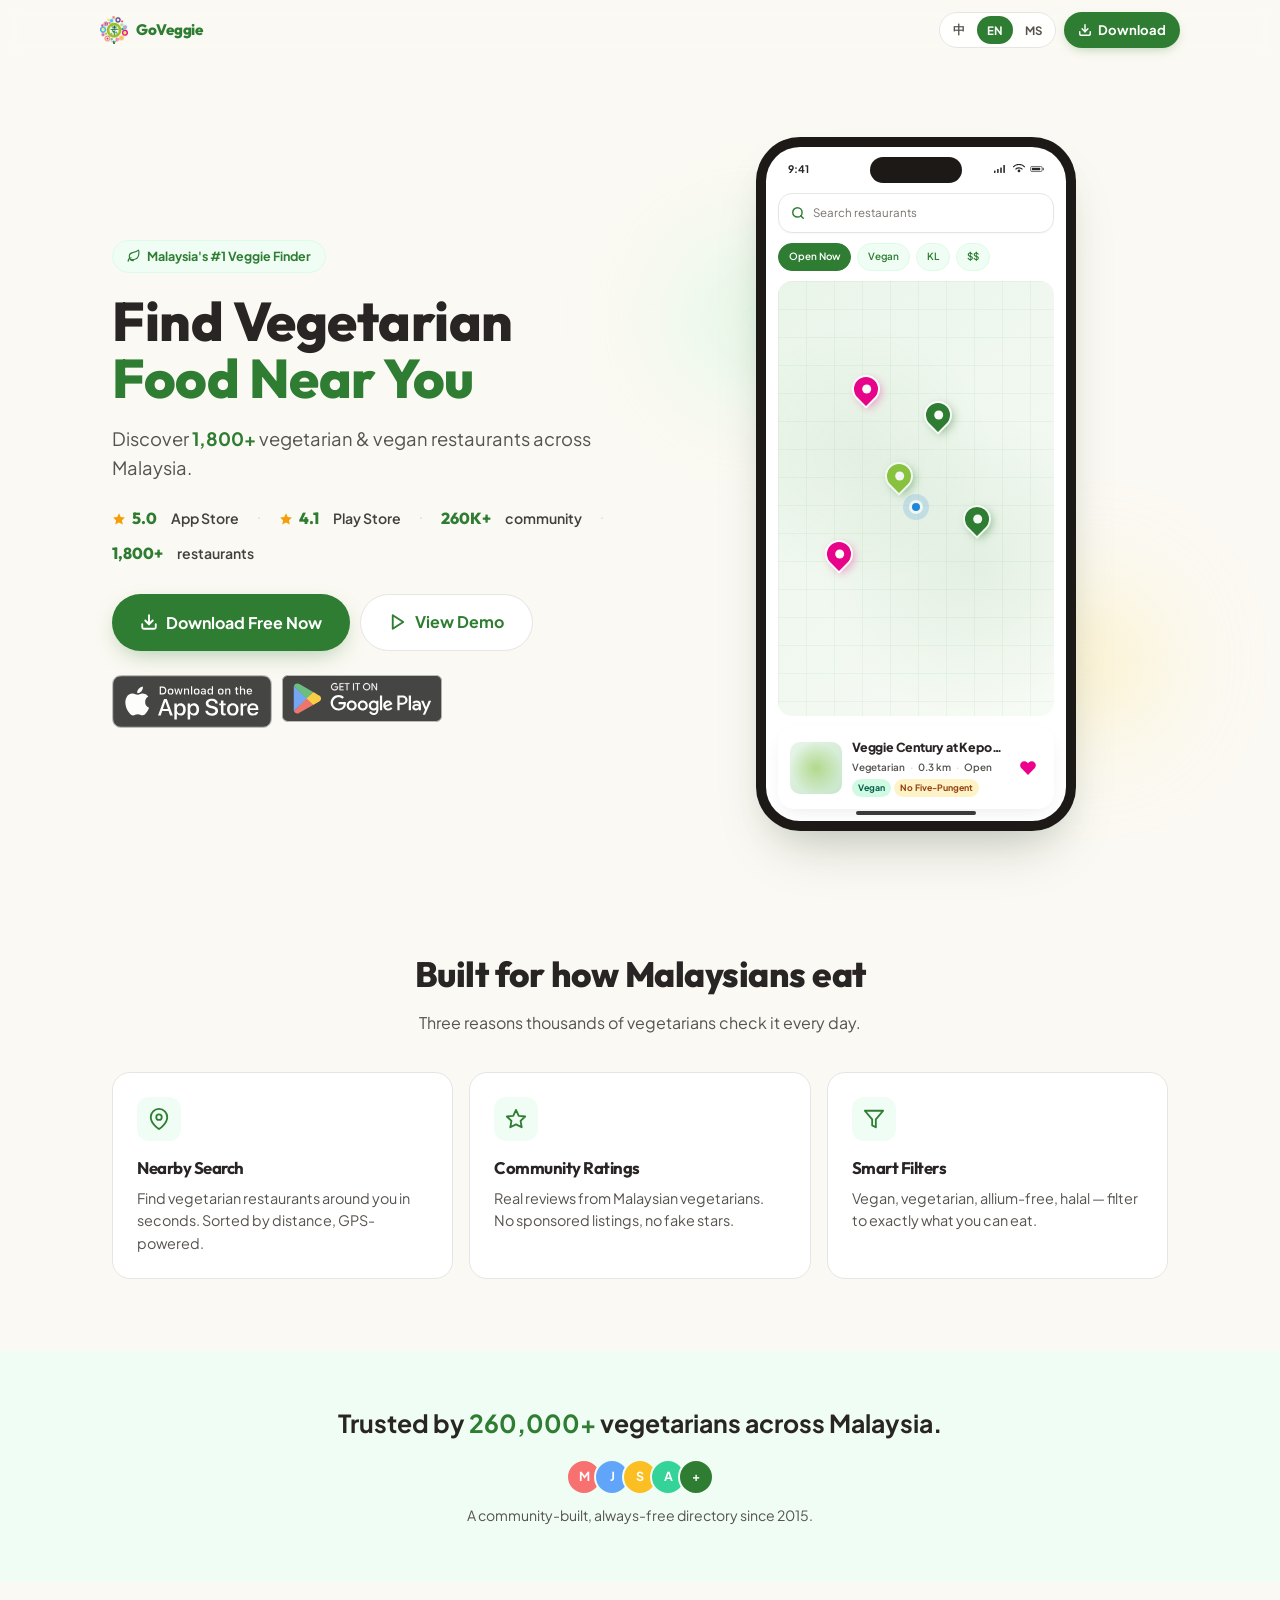
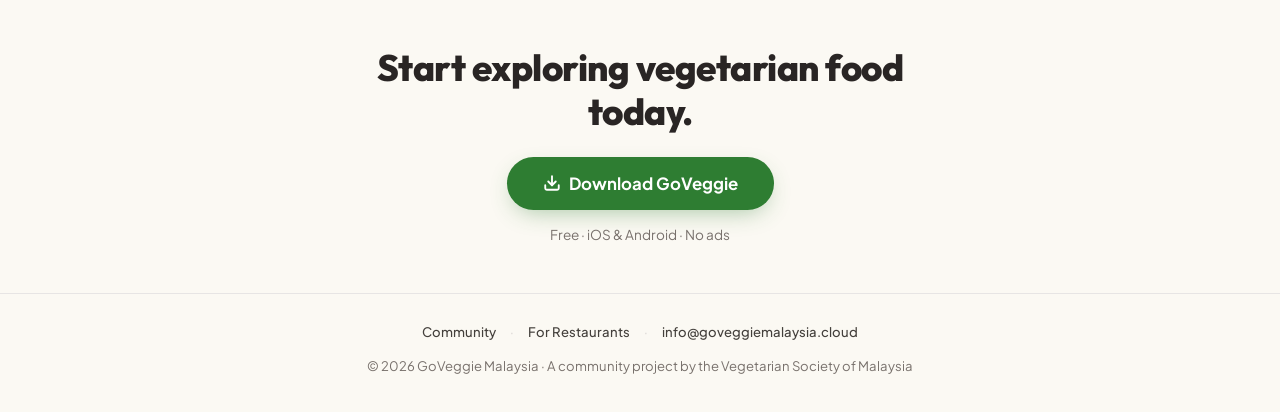
==== commit c5150397: "feat: redesign homepage as conversion-focused landing Rewrite index.html from long multi-section mar" ====
--- a/index.html
+++ b/index.html
@@ -4,720 +4,948 @@
 <head>
   <meta charset="UTF-8">
   <meta name="viewport" content="width=device-width, initial-scale=1.0">
-  <title>GoVeggie Malaysia - Find Vegetarian & Vegan Restaurants Near You</title>
-  <meta name="description"
-    content="Malaysia's largest vegetarian restaurant finder. Discover 1,800+ veggie-friendly restaurants across all states. Download the GoVeggie app today.">
-  <meta name="keywords"
-    content="vegetarian restaurant Malaysia, vegan food Malaysia, plant-based restaurant finder, KL vegetarian, GoVeggie app, halal vegetarian, vegetarian food near me, vegan restaurant Kuala Lumpur, vegetarian delivery Malaysia">
+  <meta name="description" content="Discover 1,800+ vegetarian and vegan restaurants across Malaysia. GoVeggie — free app for iOS and Android.">
+  <meta name="keywords" content="vegetarian Malaysia, vegan Malaysia, vegetarian restaurant finder, 素食 马来西亚, restoran vegetarian, GoVeggie">
+
+  <title>GoVeggie Malaysia — Find Vegetarian Food Near You</title>
+
   <link rel="canonical" href="https://goveggiemalaysia.cloud/">
-  <link rel="alternate" hreflang="en" href="https://goveggiemalaysia.cloud/">
-  <link rel="alternate" hreflang="ms" href="https://goveggiemalaysia.cloud/">
-  <link rel="alternate" hreflang="zh" href="https://goveggiemalaysia.cloud/">
+  <link rel="alternate" hreflang="en" href="https://goveggiemalaysia.cloud/?lang=en">
+  <link rel="alternate" hreflang="ms" href="https://goveggiemalaysia.cloud/?lang=ms">
+  <link rel="alternate" hreflang="zh" href="https://goveggiemalaysia.cloud/?lang=zh">
   <link rel="alternate" hreflang="x-default" href="https://goveggiemalaysia.cloud/">
-  <meta property="og:title" content="GoVeggie Malaysia - Find Vegetarian & Vegan Restaurants Near You">
-  <meta property="og:description"
-    content="Malaysia's largest vegetarian restaurant finder. Discover 1,800+ veggie-friendly restaurants across all states. Download the GoVeggie app today.">
+
+  <meta property="og:title" content="GoVeggie Malaysia — Find Vegetarian Food Near You">
+  <meta property="og:description" content="Discover 1,800+ vegetarian & vegan restaurants across Malaysia. Free app for iOS and Android.">
+  <meta property="og:image" content="https://goveggiemalaysia.cloud/images/hero-food.png">
   <meta property="og:type" content="website">
-  <meta property="og:url" content="https://goveggiemalaysia.cloud">
-  <meta property="og:image" content="https://goveggiemalaysia.cloud/images/hero-food.png">
-  <meta property="og:image:width" content="1200">
-  <meta property="og:image:height" content="630">
+  <meta property="og:url" content="https://goveggiemalaysia.cloud/">
   <meta property="og:site_name" content="GoVeggie Malaysia">
-  <meta property="og:locale" content="en_MY">
   <meta name="twitter:card" content="summary_large_image">
-  <meta name="twitter:title" content="GoVeggie Malaysia - Find Vegetarian & Vegan Restaurants Near You">
-  <meta name="twitter:description"
-    content="Malaysia's largest vegetarian restaurant finder. Discover 1,800+ veggie-friendly restaurants across all states.">
-  <meta name="twitter:image" content="https://goveggiemalaysia.cloud/images/hero-food.png">
+
   <meta name="google-site-verification" content="ou6SDBEaF_o4Z6foZwaQ7dM2Ng8-QtiguViNbpQEqQM">
   <meta name="robots" content="index, follow">
-  <meta name="author" content="VSM Community">
   <meta name="geo.region" content="MY">
   <meta name="geo.placename" content="Malaysia">
-  <link rel="icon" type="image/png" href="images/logo.png">
-  <link rel="apple-touch-icon" href="images/logo.png">
-  <script type="application/ld+json">
-  {
-    "@context": "https://schema.org",
-    "@type": "Organization",
-    "name": "GoVeggie Malaysia",
-    "alternateName": "VSM Community",
-    "url": "https://goveggiemalaysia.cloud",
-    "logo": "https://goveggiemalaysia.cloud/images/logo.png",
-    "description": "Malaysia's largest vegetarian restaurant finder. Discover 1,800+ veggie-friendly restaurants across all states.",
-    "address": {
-      "@type": "PostalAddress",
-      "addressCountry": "MY"
-    },
-    "sameAs": [
-      "https://www.facebook.com/groups/781347675284086/"
-    ]
-  }
-  </script>
+  <meta name="author" content="VSM Community">
+  <meta name="apple-itunes-app" content="app-id=1183783738">
+
+  <link rel="icon" type="image/png" href="/images/logo.png">
+  <link rel="preconnect" href="https://fonts.googleapis.com">
+  <link rel="preconnect" href="https://fonts.gstatic.com" crossorigin>
+  <link href="https://fonts.googleapis.com/css2?family=Outfit:wght@400;500;600;700;800&family=Plus+Jakarta+Sans:wght@400;500;600;700&display=swap" rel="stylesheet">
+
   <script type="application/ld+json">
   {
     "@context": "https://schema.org",
     "@type": "SoftwareApplication",
     "name": "GoVeggie Malaysia",
-    "operatingSystem": "Android, iOS",
     "applicationCategory": "LifestyleApplication",
-    "description": "Find vegetarian and vegan restaurants across Malaysia. Browse 1,800+ listings with photos, menus, and directions.",
-    "offers": {
-      "@type": "Offer",
-      "price": "0",
-      "priceCurrency": "MYR"
-    },
-    "installUrl": [
-      "https://apps.apple.com/my/app/goveggie-malaysia/id1183783738",
-      "https://play.google.com/store/apps/details?id=com.dwhka.msiafoodlog"
-    ],
-    "aggregateRating": {
-      "@type": "AggregateRating",
-      "ratingValue": "4.5",
-      "ratingCount": "500"
-    }
+    "operatingSystem": "iOS, Android",
+    "offers": { "@type": "Offer", "price": "0", "priceCurrency": "USD" },
+    "aggregateRating": { "@type": "AggregateRating", "ratingValue": "4.1", "ratingCount": "500" },
+    "installUrl": "https://apps.apple.com/my/app/goveggie-malaysia/id1183783738",
+    "downloadUrl": "https://play.google.com/store/apps/details?id=com.dwhka.msiafoodlog"
   }
   </script>
-  <script type="application/ld+json">
-  {
-    "@context": "https://schema.org",
-    "@type": "WebSite",
-    "name": "GoVeggie Malaysia",
-    "url": "https://goveggiemalaysia.cloud",
-    "potentialAction": {
-      "@type": "SearchAction",
-      "target": "https://goveggiemalaysia.cloud/?q={search_term_string}",
-      "query-input": "required name=search_term_string"
-    }
-  }
-  </script>
-  <link rel="preconnect" href="https://fonts.googleapis.com">
-  <link rel="preconnect" href="https://fonts.gstatic.com" crossorigin>
-  <link
-    href="https://fonts.googleapis.com/css2?family=Fraunces:ital,opsz,wght@0,9..144,400;0,9..144,500;0,9..144,600;0,9..144,700;0,9..144,800;1,9..144,400;1,9..144,500;1,9..144,600;1,9..144,700&family=Inter:wght@400;500;600;700&family=JetBrains+Mono:wght@400;500;600&display=swap"
-    rel="stylesheet">
-  <link rel="stylesheet" href="css/style.css">
-  <link rel="stylesheet" href="css/typography.css">
+
+  <style>
+    :root {
+      --green-50:  #f0fdf4;
+      --green-100: #dcfce7;
+      --green-200: #bbf7d0;
+      --green-500: #22c55e;
+      --primary:   #2E7D32;
+      --primary-ink: #1b5e20;
+      --accent:    #66BB6A;
+      --neutral-100: #f5f5f4;
+      --neutral-200: #e7e5e4;
+      --neutral-300: #d6d3d1;
+      --neutral-500: #78716c;
+      --neutral-600: #57534e;
+      --neutral-700: #44403c;
+      --neutral-800: #292524;
+      --warm-bg: #fbf9f3;
+      --soft-shadow: 0 1px 3px rgba(0,0,0,0.04), 0 10px 30px -12px rgba(0,0,0,0.08);
+      --btn-shadow: 0 8px 24px -8px rgba(46,125,50,0.45);
+      --phone-shadow: 0 30px 60px -20px rgba(0,0,0,0.18), 0 18px 36px -18px rgba(46,125,50,0.18);
+    }
+
+    * { margin: 0; padding: 0; box-sizing: border-box; }
+    html, body { -webkit-tap-highlight-color: transparent; scroll-behavior: smooth; }
+
+    body {
+      font-family: 'Plus Jakarta Sans', -apple-system, BlinkMacSystemFont, sans-serif;
+      background: var(--warm-bg);
+      color: var(--neutral-800);
+      line-height: 1.55;
+      min-height: 100dvh;
+      -webkit-font-smoothing: antialiased;
+    }
+    h1, h2, h3, h4 {
+      font-family: 'Outfit', 'Plus Jakarta Sans', sans-serif;
+      letter-spacing: -0.5px;
+      color: var(--neutral-800);
+    }
+    a { color: inherit; text-decoration: none; }
+    img { display: block; max-width: 100%; }
+    button { font-family: inherit; cursor: pointer; border: none; background: none; }
+
+    /* Nav */
+    .nav {
+      position: sticky; top: 0; z-index: 50;
+      background: rgba(251, 249, 243, 0.85);
+      backdrop-filter: blur(10px);
+      -webkit-backdrop-filter: blur(10px);
+      border-bottom: 1px solid transparent;
+      transition: border-color 0.2s;
+    }
+    .nav.scrolled { border-color: var(--neutral-200); }
+    .nav-inner {
+      max-width: 1120px; margin: 0 auto;
+      padding: 12px 20px;
+      display: flex; align-items: center; justify-content: space-between;
+      gap: 12px;
+    }
+    .brand { display: inline-flex; align-items: center; gap: 8px; }
+    .brand img { width: 28px; height: 28px; border-radius: 7px; }
+    .brand span {
+      font-family: 'Outfit', sans-serif;
+      font-weight: 800; font-size: 0.95rem;
+      color: var(--primary); letter-spacing: -0.3px;
+    }
+    .nav-right { display: inline-flex; align-items: center; gap: 8px; }
+
+    .lang-pill {
+      display: inline-flex; gap: 2px; padding: 3px;
+      background: rgba(255,255,255,0.9);
+      border-radius: 999px;
+      border: 1px solid var(--neutral-200);
+    }
+    .lang-btn {
+      position: relative;
+      padding: 5px 10px;
+      border-radius: 999px;
+      font-size: 0.72rem; font-weight: 700;
+      color: var(--neutral-600);
+      min-height: 28px;
+    }
+    .lang-btn::before {
+      content: ''; position: absolute;
+      top: 50%; left: 50%;
+      transform: translate(-50%, -50%);
+      min-width: 44px; min-height: 44px;
+    }
+    .lang-btn.active { background: var(--primary); color: #fff; }
+
+    .btn-nav {
+      display: inline-flex; align-items: center; gap: 6px;
+      padding: 8px 14px; border-radius: 999px;
+      background: var(--primary); color: #fff;
+      font-weight: 700; font-size: 0.82rem;
+      box-shadow: 0 4px 12px -4px rgba(46,125,50,0.4);
+      transition: background 0.15s;
+    }
+    .btn-nav:hover { background: var(--primary-ink); }
+    .btn-nav svg { width: 14px; height: 14px; }
+
+    /* Buttons */
+    .btn {
+      display: inline-flex; align-items: center; justify-content: center;
+      gap: 8px; padding: 15px 28px;
+      border-radius: 999px;
+      font-size: 1rem; font-weight: 700;
+      transition: transform 0.15s, background 0.15s, box-shadow 0.15s;
+    }
+    .btn:active { transform: scale(0.98); }
+    .btn-primary { background: var(--primary); color: #fff; box-shadow: var(--btn-shadow); }
+    .btn-primary:hover { background: var(--primary-ink); }
+    .btn-secondary {
+      background: #fff; color: var(--primary);
+      border: 1.5px solid var(--neutral-200);
+    }
+    .btn-secondary:hover { border-color: var(--primary); }
+    .btn svg { width: 18px; height: 18px; }
+
+    /* Hero */
+    .hero { padding: 40px 20px 20px; max-width: 1120px; margin: 0 auto; }
+    .hero-grid { display: grid; gap: 32px; align-items: center; }
+    @media (min-width: 960px) {
+      .hero { padding: 64px 32px 32px; }
+      .hero-grid { grid-template-columns: 1fr 1fr; gap: 48px; }
+    }
+
+    .hero-eyebrow {
+      display: inline-flex; align-items: center; gap: 6px;
+      padding: 6px 14px;
+      background: var(--green-50);
+      color: var(--primary);
+      border-radius: 999px;
+      font-size: 0.78rem; font-weight: 700;
+      margin-bottom: 20px;
+      border: 1px solid var(--green-100);
+    }
+    .hero-eyebrow svg { width: 14px; height: 14px; }
+
+    .hero h1 {
+      font-size: clamp(2.2rem, 7vw, 3.4rem);
+      font-weight: 800;
+      line-height: 1.05;
+      margin-bottom: 18px;
+    }
+    .hero h1 .hl { color: var(--primary); }
+
+    .hero .sub {
+      font-size: clamp(1rem, 2.2vw, 1.15rem);
+      color: var(--neutral-600);
+      max-width: 520px;
+      margin-bottom: 24px;
+    }
+    .hero .sub .hl { color: var(--primary); font-weight: 700; }
+
+    .trust {
+      display: flex; flex-wrap: wrap;
+      gap: 10px 18px;
+      margin-bottom: 28px;
+      font-size: 0.88rem;
+      color: var(--neutral-700);
+    }
+    .trust .t { display: inline-flex; align-items: center; gap: 6px; font-weight: 600; }
+    .trust .t .num {
+      color: var(--primary); font-weight: 800;
+      font-family: 'Outfit', sans-serif; font-size: 1rem;
+    }
+    .trust .t svg { width: 14px; height: 14px; color: #f59e0b; }
+    .trust-sep { color: var(--neutral-300); }
+
+    .cta-group { display: flex; flex-wrap: wrap; gap: 10px; margin-bottom: 24px; }
+    .cta-group .btn { width: auto; }
+
+    .store-row { display: flex; gap: 10px; flex-wrap: wrap; }
+    .store-row a {
+      flex: 0 1 160px; min-width: 0;
+      opacity: 0.72; transition: opacity 0.15s;
+    }
+    .store-row a:hover { opacity: 1; }
+    .store-row img { width: 100%; height: auto; border-radius: 6px; }
+    body[data-platform="ios"] .store-row a[data-store="android"],
+    body[data-platform="android"] .store-row a[data-store="ios"] { display: none; }
+    /* Rating row: show only the store the visitor is on; desktop shows both
+       with the dot separator between them. */
+    body[data-platform="ios"] .rating-android,
+    body[data-platform="ios"] .rating-desktop-sep,
+    body[data-platform="android"] .rating-ios,
+    body[data-platform="android"] .rating-desktop-sep { display: none; }
+
+    /* Phone mockup (CSS + SVG, no external image) */
+    .phone-wrap {
+      position: relative;
+      display: flex; justify-content: center;
+      padding: 12px;
+    }
+    .phone-wrap::before, .phone-wrap::after {
+      content: ''; position: absolute; z-index: 0;
+      border-radius: 50%; filter: blur(48px); opacity: 0.5;
+    }
+    .phone-wrap::before {
+      width: 240px; height: 240px;
+      top: 10%; left: -30px;
+      background: radial-gradient(circle, var(--green-200), transparent 70%);
+    }
+    .phone-wrap::after {
+      width: 220px; height: 220px;
+      bottom: 10%; right: -30px;
+      background: radial-gradient(circle, #fde68a, transparent 70%);
+    }
+
+    .phone {
+      position: relative; z-index: 1;
+      width: 100%; max-width: 320px;
+      aspect-ratio: 9 / 19.5;
+      background: #1c1917;
+      border-radius: 44px;
+      padding: 10px;
+      box-shadow: var(--phone-shadow);
+    }
+    .phone-screen {
+      position: relative;
+      width: 100%; height: 100%;
+      background: #fff;
+      border-radius: 34px;
+      overflow: hidden;
+      display: flex; flex-direction: column;
+    }
+    .phone-island {
+      position: absolute;
+      top: 10px; left: 50%;
+      transform: translateX(-50%);
+      width: 92px; height: 26px;
+      background: #1c1917;
+      border-radius: 999px;
+      z-index: 2;
+    }
+    .phone-status {
+      display: flex; justify-content: space-between; align-items: center;
+      padding: 14px 22px 8px;
+      font-size: 0.65rem; font-weight: 700;
+      color: var(--neutral-800);
+      position: relative; z-index: 1;
+    }
+    .phone-status .icons { display: inline-flex; gap: 4px; align-items: center; }
+    .phone-status svg { width: 14px; height: 10px; }
+
+    .app-search {
+      margin: 8px 12px 10px;
+      padding: 10px 12px;
+      background: #fff;
+      border: 1px solid var(--neutral-200);
+      border-radius: 14px;
+      display: flex; align-items: center; gap: 8px;
+      font-size: 0.72rem; color: var(--neutral-500);
+      box-shadow: 0 1px 2px rgba(0,0,0,0.03);
+    }
+    .app-search svg { width: 14px; height: 14px; color: var(--primary); }
+
+    .app-chips {
+      display: flex; gap: 6px;
+      padding: 0 12px 10px;
+      overflow: hidden;
+    }
+    .app-chip {
+      padding: 5px 10px;
+      background: var(--green-50);
+      border: 1px solid var(--green-100);
+      border-radius: 999px;
+      font-size: 0.62rem; font-weight: 600;
+      color: var(--primary);
+      white-space: nowrap; flex-shrink: 0;
+    }
+    .app-chip.solid {
+      background: var(--primary);
+      color: #fff;
+      border-color: var(--primary);
+    }
+
+    .app-map {
+      position: relative; flex: 1;
+      margin: 0 12px;
+      border-radius: 14px;
+      background: linear-gradient(135deg, #eaf5ea 0%, #f7fbf5 100%);
+      overflow: hidden;
+    }
+    .app-map::before {
+      content: ''; position: absolute; inset: 0;
+      background-image:
+        linear-gradient(rgba(143,200,140,0.12) 1px, transparent 1px),
+        linear-gradient(90deg, rgba(143,200,140,0.12) 1px, transparent 1px);
+      background-size: 28px 28px;
+    }
+    .app-map::after {
+      content: ''; position: absolute; inset: 0;
+      background:
+        radial-gradient(circle at 30% 40%, rgba(46,125,50,0.06), transparent 40%),
+        radial-gradient(circle at 70% 65%, rgba(46,125,50,0.08), transparent 45%);
+    }
+    .pin {
+      position: absolute;
+      width: 28px; height: 28px;
+      border-radius: 50% 50% 50% 0;
+      background: var(--primary);
+      transform: translate(-50%, -100%) rotate(-45deg);
+      box-shadow: 0 4px 10px -2px rgba(46,125,50,0.5);
+      display: flex; align-items: center; justify-content: center;
+      border: 2.5px solid #fff;
+    }
+    .pin::after {
+      content: '';
+      width: 9px; height: 9px;
+      background: #fff;
+      border-radius: 50%;
+      transform: rotate(45deg);
+    }
+    .pin.recommended { background: #EC008C; box-shadow: 0 4px 10px -2px rgba(236,0,140,0.4); }
+    .pin.veg         { background: #8DC63F; }
+    .pin-me {
+      position: absolute;
+      width: 14px; height: 14px;
+      border-radius: 50%;
+      background: #1e88e5;
+      border: 3px solid #fff;
+      box-shadow: 0 0 0 6px rgba(30,136,229,0.18);
+      transform: translate(-50%, -50%);
+    }
+
+    .app-sheet {
+      margin: 10px 12px 12px;
+      padding: 12px;
+      background: #fff;
+      border-radius: 16px;
+      box-shadow: 0 6px 20px -8px rgba(0,0,0,0.12);
+      display: flex; gap: 10px; align-items: center;
+    }
+    .app-sheet .thumb {
+      flex-shrink: 0;
+      width: 52px; height: 52px;
+      border-radius: 10px;
+      background: linear-gradient(135deg, #e8f5e9 0%, #c8e6c9 100%);
+      position: relative; overflow: hidden;
+    }
+    .app-sheet .thumb::after {
+      content: '';
+      position: absolute; inset: 0;
+      background: radial-gradient(circle at 50% 50%, rgba(139,197,63,0.5) 0%, transparent 70%);
+    }
+    .app-sheet .info { flex: 1; min-width: 0; }
+    .app-sheet .name {
+      font-size: 0.78rem; font-weight: 800;
+      color: var(--neutral-800);
+      white-space: nowrap; overflow: hidden; text-overflow: ellipsis;
+      margin-bottom: 2px; letter-spacing: -0.2px;
+    }
+    .app-sheet .meta {
+      font-size: 0.62rem;
+      color: var(--neutral-600);
+      display: flex; align-items: center; gap: 5px;
+      margin-bottom: 4px;
+      font-weight: 600;
+    }
+    .app-sheet .meta .star { color: #f59e0b; font-size: 0.72rem; }
+    .app-sheet .meta .sep { color: var(--neutral-300); }
+    .app-sheet .tags { display: flex; gap: 3px; }
+    .app-sheet .tag {
+      font-size: 0.55rem;
+      padding: 2px 6px;
+      border-radius: 999px;
+      font-weight: 700;
+    }
+    .app-sheet .tag.vegan     { background: #d1fae5; color: #065f46; }
+    .app-sheet .tag.no-allium { background: #fef3c7; color: #92400e; }
+    .app-sheet .heart {
+      flex-shrink: 0;
+      width: 28px; height: 28px;
+      display: flex; align-items: center; justify-content: center;
+      color: #EC008C;
+    }
+    .app-sheet .heart svg { width: 18px; height: 18px; fill: currentColor; }
+
+    .phone-home {
+      position: absolute;
+      bottom: 6px; left: 50%;
+      transform: translateX(-50%);
+      width: 120px; height: 4px;
+      background: #1c1917;
+      border-radius: 999px;
+      opacity: 0.85;
+    }
+
+    /* Sections */
+    .section { max-width: 1120px; margin: 0 auto; padding: 48px 20px; }
+    @media (min-width: 960px) { .section { padding: 72px 32px; } }
+    .section h2 {
+      font-size: clamp(1.6rem, 4.5vw, 2.2rem);
+      font-weight: 800; text-align: center;
+      margin-bottom: 10px;
+    }
+    .section .lede {
+      color: var(--neutral-600); text-align: center;
+      max-width: 560px; margin: 0 auto 36px;
+      font-size: 1rem;
+    }
+
+    /* Value */
+    .value-grid { display: grid; gap: 16px; grid-template-columns: 1fr; }
+    @media (min-width: 640px) { .value-grid { grid-template-columns: repeat(3, 1fr); } }
+    .value-card {
+      background: #fff;
+      border: 1px solid var(--neutral-200);
+      border-radius: 18px; padding: 24px;
+      transition: transform 0.15s, box-shadow 0.15s;
+    }
+    .value-card:hover { transform: translateY(-2px); box-shadow: var(--soft-shadow); }
+    .value-card .ic {
+      width: 44px; height: 44px;
+      border-radius: 12px;
+      background: var(--green-50);
+      color: var(--primary);
+      display: flex; align-items: center; justify-content: center;
+      margin-bottom: 14px;
+    }
+    .value-card .ic svg { width: 22px; height: 22px; }
+    .value-card h3 { font-size: 1.05rem; font-weight: 700; margin-bottom: 6px; }
+    .value-card p { font-size: 0.9rem; color: var(--neutral-600); line-height: 1.55; }
+
+    /* Proof */
+    .proof { background: var(--green-50); }
+    .proof-inner {
+      max-width: 720px; margin: 0 auto;
+      padding: 56px 24px; text-align: center;
+    }
+    .proof .quote {
+      font-size: clamp(1.2rem, 3.8vw, 1.55rem);
+      font-weight: 700; line-height: 1.35;
+      margin-bottom: 14px;
+    }
+    .proof .quote .hl { color: var(--primary); }
+    .proof .avatars { display: flex; justify-content: center; align-items: center; margin-top: 18px; }
+    .proof .avatar {
+      width: 36px; height: 36px; border-radius: 50%;
+      border: 2.5px solid var(--green-50);
+      margin-left: -8px;
+      display: flex; align-items: center; justify-content: center;
+      font-size: 0.78rem; font-weight: 700; color: #fff;
+    }
+    .proof .avatar:first-child { margin-left: 0; }
+    .proof .avatar.a1 { background: #f87171; }
+    .proof .avatar.a2 { background: #60a5fa; }
+    .proof .avatar.a3 { background: #fbbf24; }
+    .proof .avatar.a4 { background: #34d399; }
+    .proof .avatar.a5 { background: var(--primary); }
+    .proof .proof-sub { font-size: 0.88rem; color: var(--neutral-600); margin-top: 10px; }
+
+    /* Final */
+    .final {
+      max-width: 840px; margin: 0 auto;
+      padding: 64px 24px 48px; text-align: center;
+    }
+    .final h2 {
+      font-size: clamp(1.6rem, 5vw, 2.3rem);
+      font-weight: 800; margin-bottom: 22px;
+      max-width: 560px; margin-left: auto; margin-right: auto;
+      line-height: 1.2;
+    }
+    .final .btn { padding: 16px 36px; font-size: 1.05rem; }
+    .final .hint {
+      display: block; margin-top: 14px;
+      font-size: 0.85rem; color: var(--neutral-500);
+    }
+
+    /* Footer */
+    footer {
+      border-top: 1px solid var(--neutral-200);
+      padding: 28px 20px 36px;
+      text-align: center;
+      font-size: 0.82rem;
+      color: var(--neutral-500);
+    }
+    footer .fb-row {
+      display: inline-flex; align-items: center; gap: 14px;
+      margin-bottom: 14px;
+      flex-wrap: wrap; justify-content: center;
+    }
+    footer .fb-row a { color: var(--neutral-700); font-weight: 500; }
+    footer .fb-row a:hover { color: var(--primary); }
+    footer .dot { color: var(--neutral-300); }
+  </style>
 </head>
 
 <body>
-  <!-- SCROLL PROGRESS -->
-  <div id="scroll-progress"></div>
-
-  <!-- NAV -->
-  <nav id="nav">
+  <nav class="nav" id="nav">
     <div class="nav-inner">
-      <a href="#" class="nav-logo">
-        <img src="images/logo.png" alt="GoVeggie"> GoVeggie
+      <a href="/" class="brand">
+        <img src="/images/logo.png" alt="">
+        <span>GoVeggie</span>
       </a>
-      <ul class="nav-links">
-        <li><a href="#features" data-i18n="nav_features">Features</a></li>
-        <li><a href="#how-it-works" data-i18n="nav_how">How It Works</a></li>
-        <li><a href="#about" data-i18n="nav_about">About</a></li>
-        <li><a href="javascript:void(0)" onclick="downloadApp()" class="btn btn-primary" data-i18n="nav_download">Download App</a></li>
-        <li>
-          <div class="lang-switcher">
-            <button class="lang-btn active" data-lang="en" onclick="setLang('en')">EN</button>
-            <button class="lang-btn" data-lang="ms" onclick="setLang('ms')">BM</button>
-            <button class="lang-btn" data-lang="zh" onclick="setLang('zh')">CN</button>
-          </div>
-        </li>
-      </ul>
-      <button class="hamburger" onclick="toggleMenu()" aria-label="Toggle menu">
-        <svg id="hamburger-icon" viewBox="0 0 24 24" fill="none" stroke="currentColor" stroke-width="2">
-          <path d="M4 6h16M4 12h16M4 18h16" />
-        </svg>
-      </button>
+      <div class="nav-right">
+        <div class="lang-pill" role="group" aria-label="Language">
+          <button class="lang-btn" data-lang="zh" onclick="setLang('zh')">中</button>
+          <button class="lang-btn" data-lang="en" onclick="setLang('en')">EN</button>
+          <button class="lang-btn" data-lang="ms" onclick="setLang('ms')">MS</button>
+        </div>
+        <a class="btn-nav" href="#" onclick="downloadApp(); return false;">
+          <svg viewBox="0 0 24 24" fill="none" stroke="currentColor" stroke-width="2.5" stroke-linecap="round" stroke-linejoin="round"><path d="M21 15v4a2 2 0 0 1-2 2H5a2 2 0 0 1-2-2v-4"/><polyline points="7 10 12 15 17 10"/><line x1="12" y1="15" x2="12" y2="3"/></svg>
+          <span data-i18n="nav_download">Download</span>
+        </a>
+      </div>
     </div>
   </nav>
 
-  <!-- MOBILE MENU -->
-  <div class="mobile-menu" id="mobileMenu">
-    <a href="#features" onclick="toggleMenu()" data-i18n="nav_features">Features</a>
-    <a href="#how-it-works" onclick="toggleMenu()" data-i18n="nav_how">How It Works</a>
-    <a href="#about" onclick="toggleMenu()" data-i18n="nav_about">About</a>
-    <a href="javascript:void(0)" onclick="downloadApp()" onclick="toggleMenu()" data-i18n="nav_download">Download App</a>
-    <div style="margin-top:auto;padding-top:24px;border-top:1px solid var(--neutral-100);">
-      <div
-        style="font-size:0.75rem;font-weight:600;color:var(--neutral-400);text-transform:uppercase;letter-spacing:0.05em;margin-bottom:12px;">
-        Language</div>
-      <div style="display:grid;grid-template-columns:1fr 1fr 1fr;gap:8px;">
-        <button class="lang-btn active" data-lang="en" onclick="setLang('en');toggleMenu()"
-          style="padding:12px;border-radius:10px;font-size:0.9rem;text-align:center;width:100%;">English</button>
-        <button class="lang-btn" data-lang="ms" onclick="setLang('ms');toggleMenu()"
-          style="padding:12px;border-radius:10px;font-size:0.9rem;text-align:center;width:100%;">Melayu</button>
-        <button class="lang-btn" data-lang="zh" onclick="setLang('zh');toggleMenu()"
-          style="padding:12px;border-radius:10px;font-size:0.9rem;text-align:center;width:100%;">中文</button>
-      </div>
-    </div>
-  </div>
-
   <!-- HERO -->
-  <!-- Follow Us Bar -->
-  <div class="follow-bar"
-    style="background:var(--green-700);color:#fff;text-align:center;padding:10px 16px;font-size:0.85rem;font-weight:500;display:flex;align-items:center;justify-content:center;gap:8px;">
-    <span>Join our community</span>
-    <a href="https://www.facebook.com/groups/781347675284086/" target="_blank" rel="noopener"
-      style="color:#fff;font-weight:700;text-decoration:none;display:inline-flex;align-items:center;gap:6px;background:rgba(255,255,255,0.15);padding:4px 14px;border-radius:100px;transition:background 0.2s;">
-      <svg width="14" height="14" viewBox="0 0 24 24" fill="#fff">
-        <path d="M18 2h-3a5 5 0 00-5 5v3H7v4h3v8h4v-8h3l1-4h-4V7a1 1 0 011-1h3z" />
-      </svg>
-      Follow us on Facebook
-    </a>
-  </div>
-
   <section class="hero">
-    <div class="hero-inner">
-      <div class="hero-text">
-        <div class="hero-badge">
-          <svg width="18" height="18" viewBox="0 0 24 24" style="margin-right: 6px;">
-            <defs>
-              <linearGradient id="starGrad" x1="0%" y1="0%" x2="100%" y2="100%">
-                <stop offset="0%" stop-color="#fbbf24"/>
-                <stop offset="100%" stop-color="#f59e0b"/>
-              </linearGradient>
-            </defs>
-            <path d="M12 2L15.09 8.26L22 9.27L17 14.14L18.18 21.02L12 17.77L5.82 21.02L7 14.14L2 9.27L8.91 8.26L12 2z" fill="url(#starGrad)"/>
-            <circle cx="20" cy="4" r="1.5" fill="#fbbf24" opacity="0.7"/>
-            <circle cx="22" cy="8" r="1" fill="#f59e0b" opacity="0.5"/>
-          </svg>
-          <span data-i18n="hero_badge">Malaysia's #1 Veggie Finder</span>
+    <div class="hero-grid">
+      <div class="hero-copy">
+        <span class="hero-eyebrow">
+          <svg viewBox="0 0 24 24" fill="none" stroke="currentColor" stroke-width="2" stroke-linecap="round" stroke-linejoin="round"><path d="M11 20A7 7 0 0 1 9.8 6.1C15.5 5 17 4.48 19.8 2c1 3 .5 6.81 0 9-.92 3.99-3.98 6.61-8 7-2.3.22-5 0-6 0Z"/><path d="M2 21c0-3 1.85-5.36 5.08-6"/></svg>
+          <span data-i18n="hero_eyebrow">Malaysia's #1 Veggie Finder</span>
+        </span>
+        <h1>
+          <span data-i18n="hero_h1a">Find Vegetarian</span>
+          <br><span class="hl" data-i18n="hero_h1b">Food Near You</span>
+        </h1>
+        <p class="sub">
+          <span data-i18n="hero_sub_a">Discover</span>
+          <span class="hl">1,800+</span>
+          <span data-i18n="hero_sub_b">vegetarian & vegan restaurants across Malaysia.</span>
+        </p>
+
+        <div class="trust">
+          <!-- Platform-aware store ratings: show the store the visitor is
+               likely to download from. Desktop shows both. Real numbers,
+               not a made-up average. -->
+          <span class="t rating-ios">
+            <svg viewBox="0 0 24 24" fill="currentColor"><polygon points="12,2 15,8.5 22,9.5 17,14.5 18.5,21.5 12,18 5.5,21.5 7,14.5 2,9.5 9,8.5"/></svg>
+            <span class="num">5.0</span>&nbsp;<span data-i18n="trust_appstore">App Store</span>
+          </span>
+          <span class="trust-sep rating-desktop-sep">·</span>
+          <span class="t rating-android">
+            <svg viewBox="0 0 24 24" fill="currentColor"><polygon points="12,2 15,8.5 22,9.5 17,14.5 18.5,21.5 12,18 5.5,21.5 7,14.5 2,9.5 9,8.5"/></svg>
+            <span class="num">4.1</span>&nbsp;<span data-i18n="trust_playstore">Play Store</span>
+          </span>
+          <span class="trust-sep">·</span>
+          <span class="t"><span class="num">260K+</span>&nbsp;<span data-i18n="trust_community">community</span></span>
+          <span class="trust-sep">·</span>
+          <span class="t"><span class="num">1,800+</span>&nbsp;<span data-i18n="trust_restaurants">restaurants</span></span>
         </div>
-        <h1><span data-i18n="hero_title_1">Try Once, Go </span><span class="highlight" data-i18n="hero_title_hl">Veggie</span><span data-i18n="hero_title_2"> For Life</span></h1>
-        <img src="images/hero-food.png?v=2" alt="GoVeggie" class="hero-img-mobile">
-        <div class="hero-mobile-badges">
-          <div class="hero-mobile-badge"><span class="dot" style="background:#22c55e;"></span> Pure Vegan</div>
-          <div class="hero-mobile-badge"><span class="dot" style="background:#f59e0b;"></span> 4.8 ★</div>
-          <div class="hero-mobile-badge"><span class="dot" style="background:#3b82f6;"></span> 0.3km away</div>
+
+        <div class="cta-group">
+          <button class="btn btn-primary" onclick="downloadApp()">
+            <svg viewBox="0 0 24 24" fill="none" stroke="currentColor" stroke-width="2.5" stroke-linecap="round" stroke-linejoin="round"><path d="M21 15v4a2 2 0 0 1-2 2H5a2 2 0 0 1-2-2v-4"/><polyline points="7 10 12 15 17 10"/><line x1="12" y1="15" x2="12" y2="3"/></svg>
+            <span data-i18n="cta_download_free">Download Free Now</span>
+          </button>
+          <a class="btn btn-secondary" href="#value">
+            <svg viewBox="0 0 24 24" fill="none" stroke="currentColor" stroke-width="2.5" stroke-linecap="round" stroke-linejoin="round"><polygon points="5 3 19 12 5 21 5 3"/></svg>
+            <span data-i18n="cta_view_demo">View Demo</span>
+          </a>
         </div>
-        <p><span data-i18n="hero_desc">Find 1,800+ vegetarian and vegan restaurants across all states. From hidden gems
-            to popular favourites, your next plant-based meal is just a tap away.</span></p>
-        <div class="hero-cta">
-          <a href="javascript:void(0)" onclick="downloadApp()" class="btn btn-primary btn-lg" data-i18n="hero_cta_download">Download App</a>
-          <a href="#features" class="btn btn-outline btn-lg" data-i18n="hero_cta_learn">Learn More</a>
-        </div>
-        <div class="hero-stats">
-          <div class="hero-stat">
-            <h3 data-count="1800" data-suffix="+" data-comma="true">0</h3>
-            <p data-i18n="hero_stat_restaurants">Restaurants</p>
-          </div>
-          <div class="hero-stat">
-            <h3 data-count="16">0</h3>
-            <p data-i18n="hero_stat_states">States Covered</p>
-          </div>
-          <div class="hero-stat">
-            <h3 data-count="147" data-suffix="K+">0</h3>
-            <p data-i18n="hero_stat_downloads">Downloads</p>
-          </div>
-          <div class="hero-stat">
-            <h3 data-count="260" data-suffix="K+">0</h3>
-            <p data-i18n="hero_stat_community">Community</p>
-          </div>
+
+        <div class="store-row">
+          <a data-store="ios" href="https://apps.apple.com/my/app/goveggie-malaysia/id1183783738" aria-label="App Store">
+            <img id="appstore-badge" src="/images/badges/app-store-en.svg" alt="App Store">
+          </a>
+          <a data-store="android" href="https://play.google.com/store/apps/details?id=com.dwhka.msiafoodlog" aria-label="Google Play">
+            <img id="playstore-badge" src="/images/badges/google-play-en.svg" alt="Google Play">
+          </a>
         </div>
       </div>
-      <div class="hero-visual">
-        <div class="floating-card card-1">
-          <div style="display:flex;align-items:center;gap:10px;">
-            <span class="float-emoji">
-              <svg width="48" height="48" viewBox="0 0 120 120" xmlns="http://www.w3.org/2000/svg">
-                <defs>
-                  <linearGradient id="bgSeedling" x1="0%" y1="0%" x2="100%" y2="100%">
-                    <stop offset="0%" stop-color="#dcfce7" />
-                    <stop offset="100%" stop-color="#bbf7d0" />
-                  </linearGradient>
-                  <linearGradient id="leafGrad" x1="0%" y1="0%" x2="100%" y2="100%">
-                    <stop offset="0%" stop-color="#4ade80" />
-                    <stop offset="100%" stop-color="#16a34a" />
-                  </linearGradient>
-                  <filter id="shadow1" x="-10%" y="-10%" width="120%" height="120%">
-                    <feDropShadow dx="0" dy="4" stdDeviation="4" flood-color="#16a34a" flood-opacity="0.3" />
-                  </filter>
-                </defs>
-                <rect x="10" y="10" width="100" height="100" rx="28" fill="url(#bgSeedling)" />
-                <path d="M60 90 Q55 70 60 40" fill="none" stroke="#15803d" stroke-width="5" stroke-linecap="round" />
-                <path d="M60 75 C85 75, 95 45, 95 30 C75 30, 65 45, 60 75 Z" fill="url(#leafGrad)"
-                  filter="url(#shadow1)" />
-                <path d="M58 55 C35 55, 25 35, 25 25 C45 25, 55 35, 58 55 Z" fill="#22c55e" />
-              </svg>
-            </span>
-            <div>
-              <span class="float-tag" style="background:#f0fdf4;color:#166534;">Pure Vegan</span>
-              <p style="margin-top:4px;display:flex;align-items:center;gap:4px;">
-                Green Leaf Kitchen
-                <span style="color:#f59e0b;font-weight:700;">4.8</span>
-                <svg width="12" height="12" viewBox="0 0 24 24" fill="#f59e0b" stroke="none">
-                  <path
-                    d="M12 2L15.09 8.26L22 9.27L17 14.14L18.18 21.02L12 17.77L5.82 21.02L7 14.14L2 9.27L8.91 8.26L12 2z" />
-                </svg>
-              </p>
+
+      <!-- Phone mockup -->
+      <div class="phone-wrap">
+        <div class="phone" aria-label="GoVeggie app preview">
+          <div class="phone-screen">
+            <div class="phone-island"></div>
+            <div class="phone-status">
+              <span>9:41</span>
+              <span class="icons">
+                <svg viewBox="0 0 18 10" fill="currentColor"><rect x="0" y="7" width="2" height="3" rx="0.5"/><rect x="4" y="5" width="2" height="5" rx="0.5"/><rect x="8" y="3" width="2" height="7" rx="0.5"/><rect x="12" y="0" width="2" height="10" rx="0.5"/></svg>
+                <svg viewBox="0 0 18 10" fill="none" stroke="currentColor" stroke-width="1.5"><path d="M9 8.5a1 1 0 1 1 0-2 1 1 0 0 1 0 2zM4.5 5.5a6 6 0 0 1 9 0M1.5 2.5a10 10 0 0 1 15 0"/></svg>
+                <svg viewBox="0 0 22 10" fill="none"><rect x="1" y="1" width="18" height="8" rx="2" stroke="currentColor" stroke-width="1"/><rect x="3" y="3" width="13" height="4" rx="0.5" fill="currentColor"/><rect x="20" y="3" width="1.5" height="4" rx="0.5" fill="currentColor"/></svg>
+              </span>
             </div>
-          </div>
-        </div>
-        <div class="floating-card card-2">
-          <div style="display:flex;align-items:center;gap:10px;">
-            <span class="float-emoji">
-              <svg width="48" height="48" viewBox="0 0 120 120" xmlns="http://www.w3.org/2000/svg">
-                <defs>
-                  <linearGradient id="bgPin" x1="0%" y1="0%" x2="100%" y2="100%">
-                    <stop offset="0%" stop-color="#fee2e2" />
-                    <stop offset="100%" stop-color="#fecaca" />
-                  </linearGradient>
-                  <linearGradient id="pinGrad" x1="0%" y1="0%" x2="100%" y2="100%">
-                    <stop offset="0%" stop-color="#f87171" />
-                    <stop offset="100%" stop-color="#dc2626" />
-                  </linearGradient>
-                  <filter id="shadow2" x="-20%" y="-20%" width="140%" height="140%">
-                    <feDropShadow dx="0" dy="4" stdDeviation="4" flood-color="#dc2626" flood-opacity="0.3" />
-                  </filter>
-                </defs>
-                <rect x="10" y="10" width="100" height="100" rx="28" fill="url(#bgPin)" />
-                <path d="M60 90 C60 90, 35 60, 35 40 A25 25 0 0 1 85 40 C85 60, 60 90, 60 90 Z" fill="url(#pinGrad)"
-                  filter="url(#shadow2)" />
-                <circle cx="60" cy="40" r="10" fill="#ffffff" />
-              </svg>
-            </span>
-            <div>
-              <h5 style="margin:0;" data-i18n="hero_float_away">0.3km away</h5>
-              <p style="display:flex;align-items:center;gap:6px;">
-                <span class="float-tag" style="background:#f0fdf4;color:#166534;">
-                  <span style="width:6px;height:6px;background:#22c55e;border-radius:50%;display:inline-block;"></span>
-                  Open Now
-                </span>
-                <span style="color:#a3a3a3;">until 9 PM</span>
-              </p>
+
+            <div class="app-search">
+              <svg viewBox="0 0 24 24" fill="none" stroke="currentColor" stroke-width="2.5" stroke-linecap="round" stroke-linejoin="round"><circle cx="11" cy="11" r="8"/><line x1="21" y1="21" x2="16.65" y2="16.65"/></svg>
+              <span data-i18n="mock_search">Search restaurants</span>
             </div>
-          </div>
-        </div>
-        <div class="floating-card card-3">
-          <div style="display:flex;align-items:center;gap:10px;">
-            <span class="float-emoji">
-              <svg width="48" height="48" viewBox="0 0 120 120" xmlns="http://www.w3.org/2000/svg">
-                <defs>
-                  <linearGradient id="bgBowl" x1="0%" y1="0%" x2="100%" y2="100%">
-                    <stop offset="0%" stop-color="#fef3c7" />
-                    <stop offset="100%" stop-color="#fde68a" />
-                  </linearGradient>
-                  <linearGradient id="bowlGrad" x1="0%" y1="0%" x2="100%" y2="100%">
-                    <stop offset="0%" stop-color="#f59e0b" />
-                    <stop offset="100%" stop-color="#d97706" />
-                  </linearGradient>
-                  <filter id="shadow3" x="-20%" y="-20%" width="140%" height="140%">
-                    <feDropShadow dx="0" dy="4" stdDeviation="4" flood-color="#d97706" flood-opacity="0.3" />
-                  </filter>
-                </defs>
-                <rect x="10" y="10" width="100" height="100" rx="28" fill="url(#bgBowl)" />
-                <line x1="25" y1="30" x2="85" y2="45" stroke="#78350f" stroke-width="4" stroke-linecap="round" />
-                <line x1="25" y1="40" x2="85" y2="55" stroke="#78350f" stroke-width="4" stroke-linecap="round" />
-                <path d="M35 50 Q45 25 55 50" fill="none" stroke="#fbbf24" stroke-width="4" stroke-linecap="round" />
-                <path d="M45 50 Q55 20 65 50" fill="none" stroke="#f59e0b" stroke-width="4" stroke-linecap="round" />
-                <path d="M55 50 Q65 15 75 50" fill="none" stroke="#fcd34d" stroke-width="4" stroke-linecap="round" />
-                <path d="M25 55 C25 85, 40 95, 60 95 C80 95, 95 85, 95 55 Z" fill="url(#bowlGrad)"
-                  filter="url(#shadow3)" />
-                <path d="M30 55 L90 55" stroke="#fffbeb" stroke-width="3" />
-              </svg>
-            </span>
-            <div>
-              <h5 style="margin:0;">1,800+</h5>
-              <p>Restaurants across Malaysia</p>
+
+            <div class="app-chips">
+              <span class="app-chip solid" data-i18n="mock_chip_open">Open Now</span>
+              <span class="app-chip" data-i18n="mock_chip_vegan">Vegan</span>
+              <span class="app-chip" data-i18n="mock_chip_kl">KL</span>
+              <span class="app-chip" data-i18n="mock_chip_price">$$</span>
             </div>
-          </div>
-        </div>
-        <img src="images/hero-food.png" alt="Malaysian vegetarian dishes with GoVeggie app" class="hero-img">
-      </div>
-    </div>
-  </section>
-
-  <!-- FEATURES -->
-  <section class="section" id="features">
-    <div class="container">
-      <div class="section-header">
-        <div class="section-label" data-i18n="feat_label">Features</div>
-        <h2 data-i18n="feat_title">Find, Save & Navigate to Veggie Food</h2>
-        <p><span data-i18n="feat_desc">Powerful tools to find your perfect plant-based meal, whether you're a lifelong
-            vegetarian or just starting out.</span></p>
-      </div>
-      <div class="features-grid">
-        <div class="feature-card">
-          <div class="feature-icon feature-icon-img">
-            <img src="images/icons/gps_restaurant_finder_1774521583362.png" alt="GPS Restaurant Finder"
-              class="feature-icon-image">
-          </div>
-          <h3 data-i18n="feat_gps_title">GPS Restaurant Finder</h3>
-          <p><span data-i18n="feat_gps_desc">Find vegetarian restaurants near you instantly with precise Google Maps
-              integration. Sort by distance to discover hidden gems in every alley.</span></p>
-        </div>
-        <div class="feature-card">
-          <div class="feature-icon feature-icon-img">
-            <img src="images/icons/smart_search_filters_1774521598558.png" alt="Smart Search & Filters"
-              class="feature-icon-image">
-          </div>
-          <h3 data-i18n="feat_search_title">Smart Search & Filters</h3>
-          <p><span data-i18n="feat_search_desc">Filter by state, meal time, price range, pure vegan, no allium, and
-              more. Find exactly what you're craving in seconds.</span></p>
-        </div>
-        <div class="feature-card">
-          <div class="feature-icon feature-icon-img">
-            <img src="images/icons/save_favourites_1774521613138.png" alt="Save Favourites"
-              class="feature-icon-image">
-          </div>
-          <h3 data-i18n="feat_fav_title">Save Favourites</h3>
-          <p><span data-i18n="feat_fav_desc">Bookmark restaurants you love and access them anytime. Your personal veggie
-              food list, synced across devices.</span></p>
-        </div>
-        <div class="feature-card">
-          <div class="feature-icon feature-icon-img">
-            <img src="images/icons/photos_details_1774521625823.png" alt="Photos & Details"
-              class="feature-icon-image">
-          </div>
-          <h3 data-i18n="feat_photo_title">Photos & Details</h3>
-          <p><span data-i18n="feat_photo_desc">Browse real food photos, menus, opening hours, and contact details. Know
-              what to expect before you visit.</span></p>
-        </div>
-        <div class="feature-card">
-          <div class="feature-icon feature-icon-img">
-            <img src="images/icons/navigation_integration_1774521640081.png" alt="Navigation Integration"
-              class="feature-icon-image">
-          </div>
-          <h3 data-i18n="feat_nav_title">Navigation Integration</h3>
-          <p><span data-i18n="feat_nav_desc">One tap to open Google Maps or Waze for turn-by-turn directions. Get there
-              easily with your preferred navigation app.</span></p>
-        </div>
-        <div class="feature-card">
-          <div class="feature-icon feature-icon-img">
-            <img src="images/icons/community_powered_1774521726884.png" alt="Community Powered"
-              class="feature-icon-image">
-          </div>
-          <h3 data-i18n="feat_community_title">Community Powered</h3>
-          <p><span data-i18n="feat_community_desc">Submit new restaurants, report issues, and help keep data accurate.
-              Built by the community, for the community.</span></p>
-        </div>
-      </div>
-      <div style="text-align:center;margin-top:48px;">
-        <a href="javascript:void(0)" onclick="downloadApp()" class="btn btn-primary btn-lg" data-i18n="features_cta">Download App</a>
-      </div>
-    </div>
-  </section>
-
-  <!-- HOW IT WORKS -->
-  <section class="section section-alt" id="how-it-works">
-    <div class="container">
-      <div class="section-header">
-        <div class="section-label" data-i18n="how_label">How It Works</div>
-        <h2 data-i18n="how_title">Your Next Veggie Meal in 3 Steps</h2>
-        <p data-i18n="how_desc">Finding plant-based food in Malaysia has never been easier.</p>
-      </div>
-      <div class="steps" style="position: relative;">
-        <!-- Beautiful Journey Line Behind Cards -->
-        <svg class="steps-journey-line" viewBox="0 0 1000 100" preserveAspectRatio="none"
-          style="position: absolute; top: 50%; left: 5%; width: 90%; height: 80px; z-index: 0; pointer-events: none; transform: translateY(-50%);"
-          aria-hidden="true">
-          <defs>
-            <linearGradient id="journey-grad" x1="0%" y1="0%" x2="100%" y2="0%">
-              <stop offset="0%" stop-color="#22c55e" stop-opacity="0.15" />
-              <stop offset="25%" stop-color="#16a34a" stop-opacity="0.5" />
-              <stop offset="50%" stop-color="#16a34a" stop-opacity="0.5" />
-              <stop offset="75%" stop-color="#16a34a" stop-opacity="0.5" />
-              <stop offset="100%" stop-color="#22c55e" stop-opacity="0.15" />
-            </linearGradient>
-          </defs>
-          <path d="M0,50 C167,10 333,90 500,50 C667,10 833,90 1000,50" fill="none" stroke="url(#journey-grad)" stroke-width="3"
-            stroke-dasharray="10 8" stroke-linecap="round" vector-effect="non-scaling-stroke" />
-          <!-- Arrow dots at step positions -->
-          <circle cx="167" cy="50" r="6" fill="#16a34a" opacity="0.3" />
-          <circle cx="500" cy="50" r="6" fill="#16a34a" opacity="0.3" />
-          <circle cx="833" cy="50" r="6" fill="#16a34a" opacity="0.3" />
-        </svg>
-
-        <style>
-          @media (max-width: 900px) {
-            .steps-journey-line {
-              display: none !important;
-            }
-          }
-        </style>
-
-        <div class="step">
-          <div class="step-number">1</div>
-          <div class="step-img-wrapper">
-            <img src="images/onboarding/step1_download_1774523146858.png" alt="Step 1 - Download the App">
-          </div>
-          <div class="step-body">
-            <h3 data-i18n="how_step1_title">Download the App</h3>
-            <p data-i18n="how_step1_desc">Get GoVeggie free on iOS or Android. Create an account in seconds with Google,
-              Apple, or Facebook.</p>
-          </div>
-        </div>
-
-        <div class="step">
-          <div class="step-number">2</div>
-          <div class="step-img-wrapper">
-            <img src="images/onboarding/step2_search_1774523163067.png" alt="Step 2 - Search or Browse">
-          </div>
-          <div class="step-body">
-            <h3 data-i18n="how_step2_title">Search or Browse</h3>
-            <p><span data-i18n="how_step2_desc">Use GPS to find nearby restaurants or search by name, state, or cuisine
-                type. Apply filters to match your diet.</span></p>
-          </div>
-        </div>
-
-        <div class="step">
-          <div class="step-number">3</div>
-          <div class="step-img-wrapper">
-            <img src="images/onboarding/step3_eat_1774523177211.png" alt="Step 3 - Eat & Share">
-          </div>
-          <div class="step-body">
-            <h3 data-i18n="how_step3_title">Eat & Share</h3>
-            <p><span data-i18n="how_step3_desc">Navigate there with one tap, enjoy your meal, and share your favourite
-                spots with friends and the community.</span></p>
+
+            <div class="app-map">
+              <div class="pin recommended" style="left: 32%; top: 28%;"></div>
+              <div class="pin"             style="left: 58%; top: 34%;"></div>
+              <div class="pin veg"         style="left: 44%; top: 48%;"></div>
+              <div class="pin"             style="left: 72%; top: 58%;"></div>
+              <div class="pin recommended" style="left: 22%; top: 66%;"></div>
+              <div class="pin-me"          style="left: 50%; top: 52%;"></div>
+            </div>
+
+            <div class="app-sheet">
+              <div class="thumb"></div>
+              <div class="info">
+                <div class="name" data-i18n="mock_name">Veggie Century at Kepong</div>
+                <div class="meta">
+                  <span data-i18n="mock_type">Vegetarian Restaurant</span>
+                  <span class="sep">·</span>
+                  <span>0.3 km</span>
+                  <span class="sep">·</span>
+                  <span data-i18n="mock_open">Open</span>
+                </div>
+                <div class="tags">
+                  <span class="tag vegan" data-i18n="mock_tag_vegan">Vegan</span>
+                  <span class="tag no-allium" data-i18n="mock_tag_noallium">No Five-Pungent</span>
+                </div>
+              </div>
+              <div class="heart">
+                <svg viewBox="0 0 24 24"><path d="M20.84 4.61a5.5 5.5 0 0 0-7.78 0L12 5.67l-1.06-1.06a5.5 5.5 0 0 0-7.78 7.78l1.06 1.06L12 21.23l7.78-7.78 1.06-1.06a5.5 5.5 0 0 0 0-7.78z"/></svg>
+              </div>
+            </div>
+
+            <div class="phone-home"></div>
           </div>
         </div>
       </div>
     </div>
   </section>
 
-  <!-- STATS -->
-  <section class="section section-green">
-    <span class="stats-deco d1">🥦</span>
-    <span class="stats-deco d2">🍃</span>
-    <span class="stats-deco d3">🌿</span>
-    <span class="stats-deco d4">🥬</span>
-    <span class="stats-deco d5">🌱</span>
-    <span class="stats-deco d6">🍜</span>
-    <div class="container">
-      <div class="section-header">
-        <div class="section-label" data-i18n="stats_label">Impact</div>
-        <h2 data-i18n="stats_title">Trusted by Malaysia's Veggie Community</h2>
-        <p data-i18n="stats_desc">Built on 10+ years of data from the VSM Facebook community.</p>
+  <!-- QUICK VALUE -->
+  <section class="section" id="value">
+    <h2 data-i18n="value_h2">Built for how Malaysians eat</h2>
+    <p class="lede" data-i18n="value_lede">Three reasons thousands of vegetarians check it every day.</p>
+    <div class="value-grid">
+      <div class="value-card">
+        <div class="ic">
+          <svg viewBox="0 0 24 24" fill="none" stroke="currentColor" stroke-width="2" stroke-linecap="round" stroke-linejoin="round"><path d="M21 10c0 7-9 13-9 13s-9-6-9-13a9 9 0 0 1 18 0z"/><circle cx="12" cy="10" r="3"/></svg>
+        </div>
+        <h3 data-i18n="v1_title">Nearby Search</h3>
+        <p data-i18n="v1_body">Find vegetarian restaurants around you in seconds. Sorted by distance, GPS-powered.</p>
       </div>
-      <div class="stats-grid">
-        <div class="stat-card">
-          <h3 data-count="1869" data-comma="true">0</h3>
-          <p data-i18n="stats_restaurants">Verified Restaurants</p>
+      <div class="value-card">
+        <div class="ic">
+          <svg viewBox="0 0 24 24" fill="none" stroke="currentColor" stroke-width="2" stroke-linecap="round" stroke-linejoin="round"><polygon points="12 2 15 8.5 22 9.3 17 14.1 18.2 21 12 17.8 5.8 21 7 14.1 2 9.3 9 8.5"/></svg>
         </div>
-        <div class="stat-card">
-          <h3 data-count="260" data-suffix="K+">0</h3>
-          <p data-i18n="stats_community">Facebook Community</p>
+        <h3 data-i18n="v2_title">Community Ratings</h3>
+        <p data-i18n="v2_body">Real reviews from Malaysian vegetarians. No sponsored listings, no fake stars.</p>
+      </div>
+      <div class="value-card">
+        <div class="ic">
+          <svg viewBox="0 0 24 24" fill="none" stroke="currentColor" stroke-width="2" stroke-linecap="round" stroke-linejoin="round"><polygon points="22 3 2 3 10 12.46 10 19 14 21 14 12.46 22 3"/></svg>
         </div>
-        <div class="stat-card">
-          <h3 data-count="147" data-suffix="K+">0</h3>
-          <p data-i18n="stats_downloads">App Downloads</p>
-        </div>
-        <div class="stat-card">
-          <h3 data-count="16">0</h3>
-          <p data-i18n="stats_states">States &amp; Territories</p>
-        </div>
+        <h3 data-i18n="v3_title">Smart Filters</h3>
+        <p data-i18n="v3_body">Vegan, vegetarian, allium-free, halal — filter to exactly what you can eat.</p>
       </div>
     </div>
   </section>
 
-  <!-- ABOUT -->
-  <section class="section" id="about">
-    <div class="container">
-      <div class="about-grid">
-        <div class="about-top">
-          <div class="about-img-container">
-            <img src="images/about-community.png" alt="Malaysian community sharing vegetarian food on banana leaves"
-              class="about-img">
-          </div>
-          <div class="about-content">
-            <div class="section-label" data-i18n="about_label">About GoVeggie</div>
-            <h2 data-i18n="about_title">A Project by the VSM Community</h2>
-            <p><span data-i18n="about_desc1">We started as a Facebook Group community dedicated to promoting plant-based living across Malaysia. Then we built GoVeggie App to turn that mission into a practical tool.</span></p>
-            <p><span data-i18n="about_desc2">Our mission is simple: make it effortless for anyone in Malaysia — whether a committed vegetarian or a curious first-timer — to find vegetarian restaurants.</span>
-            </p>
-            <a href="https://www.facebook.com/groups/781347675284086/" target="_blank" rel="noopener" class="about-trust" style="text-decoration:none;cursor:pointer;">
-              <img src="images/logo.png" alt="VSM">
-              <span>VSM Facebook Community since 2015</span>
-            </a>
-          </div>
-        </div>
-        <div class="about-values">
-          <div class="about-value">
-            <div class="about-value-icon">
-              <svg width="64" height="64" viewBox="0 0 120 120" xmlns="http://www.w3.org/2000/svg">
-                <defs>
-                  <linearGradient id="shieldBg" x1="0%" y1="0%" x2="100%" y2="100%">
-                    <stop offset="0%" stop-color="#dcfce7" />
-                    <stop offset="100%" stop-color="#bbf7d0" />
-                  </linearGradient>
-                  <linearGradient id="shieldFill" x1="0%" y1="0%" x2="100%" y2="100%">
-                    <stop offset="0%" stop-color="#4ade80" />
-                    <stop offset="100%" stop-color="#16a34a" />
-                  </linearGradient>
-                  <filter id="shieldShadow">
-                    <feDropShadow dx="0" dy="3" stdDeviation="3" flood-color="#16a34a" flood-opacity="0.25" />
-                  </filter>
-                </defs>
-                <rect x="10" y="10" width="100" height="100" rx="26" fill="url(#shieldBg)" />
-                <path d="M60 25 L85 38 V60 C85 80, 60 95, 60 95 C60 95, 35 80, 35 60 V38 Z" fill="url(#shieldFill)"
-                  filter="url(#shieldShadow)" />
-                <polyline points="48 60 56 68 74 50" fill="none" stroke="#fff" stroke-width="5" stroke-linecap="round"
-                  stroke-linejoin="round" />
-              </svg>
-            </div>
-            <div>
-              <h4 data-i18n="about_free_title">Always Free</h4>
-              <p data-i18n="about_free_desc">Free for all users, forever</p>
-            </div>
-          </div>
-          <div class="about-value">
-            <div class="about-value-icon">
-              <svg width="64" height="64" viewBox="0 0 120 120" xmlns="http://www.w3.org/2000/svg">
-                <defs>
-                  <linearGradient id="peopleBg" x1="0%" y1="0%" x2="100%" y2="100%">
-                    <stop offset="0%" stop-color="#ede9fe" />
-                    <stop offset="100%" stop-color="#ddd6fe" />
-                  </linearGradient>
-                  <linearGradient id="peopleFill" x1="0%" y1="0%" x2="100%" y2="100%">
-                    <stop offset="0%" stop-color="#a78bfa" />
-                    <stop offset="100%" stop-color="#7c3aed" />
-                  </linearGradient>
-                  <filter id="peopleShadow">
-                    <feDropShadow dx="0" dy="3" stdDeviation="3" flood-color="#7c3aed" flood-opacity="0.25" />
-                  </filter>
-                </defs>
-                <rect x="10" y="10" width="100" height="100" rx="26" fill="url(#peopleBg)" />
-                <circle cx="50" cy="45" r="12" fill="url(#peopleFill)" filter="url(#peopleShadow)" />
-                <path d="M30 85 C30 68, 40 60, 50 60 C60 60, 70 68, 70 85" fill="url(#peopleFill)" />
-                <circle cx="78" cy="42" r="9" fill="#a78bfa" />
-                <path d="M62 82 C62 68, 70 62, 78 62 C86 62, 94 68, 94 82" fill="#a78bfa" />
-              </svg>
-            </div>
-            <div>
-              <h4 data-i18n="about_comm_title">Community First</h4>
-              <p data-i18n="about_comm_desc">Volunteer-driven with 10+ years of data</p>
-            </div>
-          </div>
-          <div class="about-value">
-            <div class="about-value-icon">
-              <svg width="64" height="64" viewBox="0 0 120 120" xmlns="http://www.w3.org/2000/svg">
-                <defs>
-                  <linearGradient id="mapBg" x1="0%" y1="0%" x2="100%" y2="100%">
-                    <stop offset="0%" stop-color="#dbeafe" />
-                    <stop offset="100%" stop-color="#bfdbfe" />
-                  </linearGradient>
-                  <linearGradient id="pinFill" x1="0%" y1="0%" x2="100%" y2="100%">
-                    <stop offset="0%" stop-color="#60a5fa" />
-                    <stop offset="100%" stop-color="#2563eb" />
-                  </linearGradient>
-                  <filter id="pinShadow">
-                    <feDropShadow dx="0" dy="8" stdDeviation="6" flood-color="#2563eb" flood-opacity="0.35" />
-                  </filter>
-                </defs>
-                <!-- Background rect matching the others -->
-                <rect x="10" y="10" width="100" height="100" rx="26" fill="url(#mapBg)" />
-                <!-- Stylized map fold -->
-                <path d="M28 45 L50 35 L70 45 L92 35 L92 75 L70 85 L50 75 L28 85 Z" fill="#ffffff" opacity="0.7" />
-                <line x1="50" y1="35" x2="50" y2="75" stroke="#bfdbfe" stroke-width="2" opacity="0.8" />
-                <line x1="70" y1="45" x2="70" y2="85" stroke="#bfdbfe" stroke-width="2" opacity="0.8" />
-                <!-- Location Pin -->
-                <path d="M60 38 C48 38 38 48 38 60 C38 78 60 96 60 96 C60 96 82 78 82 60 C82 48 72 38 60 38 Z"
-                  fill="url(#pinFill)" filter="url(#pinShadow)" />
-                <circle cx="60" cy="56" r="8" fill="#ffffff" />
-              </svg>
-            </div>
-            <div>
-              <h4 data-i18n="about_msia_title">All of Malaysia</h4>
-              <p data-i18n="about_msia_desc">Covering every state &amp; territory</p>
-            </div>
-          </div>
-          <div class="about-value">
-            <div class="about-value-icon">
-              <svg width="64" height="64" viewBox="0 0 120 120" xmlns="http://www.w3.org/2000/svg">
-                <defs>
-                  <linearGradient id="sustainBg" x1="0%" y1="0%" x2="100%" y2="100%">
-                    <stop offset="0%" stop-color="#d1fae5" />
-                    <stop offset="100%" stop-color="#a7f3d0" />
-                  </linearGradient>
-                  <linearGradient id="sustainFill" x1="0%" y1="0%" x2="100%" y2="100%">
-                    <stop offset="0%" stop-color="#34d399" />
-                    <stop offset="100%" stop-color="#059669" />
-                  </linearGradient>
-                  <filter id="sustainShadow">
-                    <feDropShadow dx="0" dy="3" stdDeviation="3" flood-color="#059669" flood-opacity="0.25" />
-                  </filter>
-                </defs>
-                <rect x="10" y="10" width="100" height="100" rx="26" fill="url(#sustainBg)" />
-                <path d="M60 90 Q55 70 60 45" fill="none" stroke="#065f46" stroke-width="4.5" stroke-linecap="round" />
-                <path d="M60 65 C80 60, 90 40, 90 28 C72 28, 60 42, 60 65 Z" fill="url(#sustainFill)"
-                  filter="url(#sustainShadow)" />
-                <path d="M58 50 C42 48, 32 35, 32 26 C46 26, 56 36, 58 50 Z" fill="#34d399" />
-                <circle cx="60" cy="90" r="5" fill="#065f46" />
-              </svg>
-            </div>
-            <div>
-              <h4 data-i18n="about_sustain_title">Sustainability</h4>
-              <p data-i18n="about_sustain_desc">Promoting a greener planet</p>
-            </div>
-          </div>
-        </div>
+  <!-- SOCIAL PROOF -->
+  <section class="proof">
+    <div class="proof-inner">
+      <p class="quote">
+        <span data-i18n="proof_a">Trusted by</span>
+        <span class="hl"><span data-i18n="proof_count">260,000+</span></span>
+        <span data-i18n="proof_b">vegetarians across Malaysia.</span>
+      </p>
+      <div class="avatars" aria-hidden="true">
+        <div class="avatar a1">M</div>
+        <div class="avatar a2">J</div>
+        <div class="avatar a3">S</div>
+        <div class="avatar a4">A</div>
+        <div class="avatar a5">+</div>
       </div>
+      <p class="proof-sub" data-i18n="proof_sub">A community-built, always-free directory since 2015.</p>
     </div>
   </section>
 
-  <!-- VENDOR CTA (hidden - no SOP yet) -->
-  <!--
-  <section class="section vendor-section" id="vendors">
-    <div class="container">
-      <div class="vendor-card">
-        Vendor section removed - will add back when SOP is ready
-      </div>
+  <!-- FINAL CTA -->
+  <section class="final">
+    <h2 data-i18n="final_h2">Start exploring vegetarian food today.</h2>
+    <button class="btn btn-primary" onclick="downloadApp()">
+      <svg viewBox="0 0 24 24" fill="none" stroke="currentColor" stroke-width="2.5" stroke-linecap="round" stroke-linejoin="round"><path d="M21 15v4a2 2 0 0 1-2 2H5a2 2 0 0 1-2-2v-4"/><polyline points="7 10 12 15 17 10"/><line x1="12" y1="15" x2="12" y2="3"/></svg>
+      <span data-i18n="cta_download_goveggie">Download GoVeggie</span>
+    </button>
+    <span class="hint" data-i18n="final_hint">Free · iOS & Android · No ads</span>
+  </section>
+
+  <footer>
+    <div class="fb-row">
+      <a href="https://www.facebook.com/groups/781347675284086/" target="_blank" rel="noopener" data-i18n="foot_community">Community</a>
+      <span class="dot">·</span>
+      <a href="/vendor.html" data-i18n="foot_partner">For Restaurants</a>
+      <span class="dot">·</span>
+      <a href="mailto:info@goveggiemalaysia.cloud">info@goveggiemalaysia.cloud</a>
     </div>
-  </section>
-  -->
-  <div id="vendors"></div>
-
-  <div id="download"></div>
-
-  <!-- FOOTER -->
-  <footer>
-    <div class="footer-inner">
-      <div class="footer-brand">
-        <h3><img src="images/logo.png" alt="GoVeggie"
-            class="footer-logo-img">GoVeggie Malaysia
-        </h3>
-        <p><span data-i18n="footer_desc">A project by the VSM Facebook community. Making plant-based dining accessible
-            to everyone across Malaysia since 2015.</span></p>
-        <div style="display:flex;gap:10px;margin-top:16px;">
-          <a href="https://apps.apple.com/my/app/goveggie-malaysia/id1183783738" target="_blank" rel="noopener">
-            <img src="images/badges/app-store-en.svg" alt="App Store" class="store-badge" data-badge="appstore" style="height:40px;">
-          </a>
-          <a href="https://play.google.com/store/apps/details?id=com.dwhka.msiafoodlog" target="_blank" rel="noopener">
-            <img src="images/badges/google-play-en.svg" alt="Google Play" class="store-badge" data-badge="googleplay" style="height:40px;">
-          </a>
-        </div>
-      </div>
-      <div class="footer-col">
-        <h4 data-i18n="footer_app">App</h4>
-        <ul>
-          <li><a href="#features" data-i18n="nav_features">Features</a></li>
-          <li><a href="javascript:void(0)" onclick="downloadApp()">Download</a></li>
-          <li><a href="#how-it-works" data-i18n="nav_how">How It Works</a></li>
-        </ul>
-      </div>
-      <div class="footer-col">
-        <h4 data-i18n="footer_community">Community</h4>
-        <ul>
-          <li><a href="https://www.facebook.com/groups/781347675284086/" target="_blank" rel="noopener"
-              data-i18n="footer_fb">Facebook Group</a></li>
-          <li><a href="#about" data-i18n="footer_about_vsm">About VSM</a></li>
-        </ul>
-      </div>
-      <div class="footer-col">
-        <h4 data-i18n="footer_contact">Contact</h4>
-        <ul>
-          <li><a href="mailto:info@goveggiemalaysia.cloud">info@goveggiemalaysia.cloud</a></li>
-          <li><a href="https://goveggiemalaysia.cloud" target="_blank" rel="noopener">goveggiemalaysia.cloud</a></li>
-        </ul>
-      </div>
-    </div>
-    <div class="footer-bottom">
-      <span>&copy; 2026 VSM Community. All rights reserved.</span>
-    </div>
+    <div>© 2026 GoVeggie Malaysia · <span data-i18n="foot_tag">A community project by the Vegetarian Society of Malaysia</span></div>
   </footer>
 
-  <script src="i18n.js"></script>
-  <script src="js/main.js"></script>
+  <script>
+    const APP_STORE_URL = 'https://apps.apple.com/my/app/goveggie-malaysia/id1183783738';
+    const PLAY_STORE_URL = 'https://play.google.com/store/apps/details?id=com.dwhka.msiafoodlog';
+
+    const T = {
+      en: {
+        nav_download: 'Download',
+        hero_eyebrow: "Malaysia's #1 Veggie Finder",
+        hero_h1a: 'Find Vegetarian',
+        hero_h1b: 'Food Near You',
+        hero_sub_a: 'Discover',
+        hero_sub_b: 'vegetarian & vegan restaurants across Malaysia.',
+        trust_appstore: 'App Store',
+        trust_playstore: 'Play Store',
+        trust_community: 'community',
+        trust_restaurants: 'restaurants',
+        cta_download_free: 'Download Free Now',
+        cta_view_demo: 'View Demo',
+        cta_download_goveggie: 'Download GoVeggie',
+        mock_search: 'Search restaurants',
+        mock_chip_open: 'Open Now',
+        mock_chip_vegan: 'Vegan',
+        mock_chip_kl: 'KL',
+        mock_chip_price: '$$',
+        mock_name: 'Veggie Century at Kepong',
+        mock_type: 'Vegetarian',
+        mock_open: 'Open',
+        mock_tag_vegan: 'Vegan',
+        mock_tag_noallium: 'No Five-Pungent',
+        value_h2: 'Built for how Malaysians eat',
+        value_lede: 'Three reasons thousands of vegetarians check it every day.',
+        v1_title: 'Nearby Search',
+        v1_body: 'Find vegetarian restaurants around you in seconds. Sorted by distance, GPS-powered.',
+        v2_title: 'Community Ratings',
+        v2_body: 'Real reviews from Malaysian vegetarians. No sponsored listings, no fake stars.',
+        v3_title: 'Smart Filters',
+        v3_body: 'Vegan, vegetarian, allium-free, halal — filter to exactly what you can eat.',
+        proof_a: 'Trusted by',
+        proof_count: '260,000+',
+        proof_b: 'vegetarians across Malaysia.',
+        proof_sub: 'A community-built, always-free directory since 2015.',
+        final_h2: 'Start exploring vegetarian food today.',
+        final_hint: 'Free · iOS & Android · No ads',
+        foot_community: 'Community',
+        foot_partner: 'For Restaurants',
+        foot_tag: 'A community project by the Vegetarian Society of Malaysia',
+      },
+      zh: {
+        nav_download: '下载',
+        hero_eyebrow: '大马 #1 素食搜索',
+        hero_h1a: '找到身边的',
+        hero_h1b: '素食好去处',
+        hero_sub_a: '探索马来西亚',
+        hero_sub_b: '家素食与纯素餐厅。',
+        trust_appstore: 'App Store',
+        trust_playstore: 'Play Store',
+        trust_community: '社区',
+        trust_restaurants: '餐厅',
+        cta_download_free: '立即免费下载',
+        cta_view_demo: '看看 Demo',
+        cta_download_goveggie: '下载 GoVeggie',
+        mock_search: '搜索餐厅',
+        mock_chip_open: '营业中',
+        mock_chip_vegan: '纯素',
+        mock_chip_kl: '吉隆坡',
+        mock_chip_price: '$$',
+        mock_name: '素时代在甲洞',
+        mock_type: '素食餐厅',
+        mock_open: '营业',
+        mock_tag_vegan: '纯素',
+        mock_tag_noallium: '无五辛',
+        value_h2: '为大马素食者打造',
+        value_lede: '数万素食者每天依赖的三大理由。',
+        v1_title: '就近搜索',
+        v1_body: '几秒找到你身边的素食餐厅。GPS 定位，按距离排序。',
+        v2_title: '社区评价',
+        v2_body: '大马素食者的真实评价。没有付费推广，没有虚假评分。',
+        v3_title: '智能筛选',
+        v3_body: '纯素、素食、无五辛、清真 — 精准筛选你能吃的。',
+        proof_a: '已被',
+        proof_count: '260,000+',
+        proof_b: '位大马素食者信任。',
+        proof_sub: '社群打造、永久免费的素食目录 — 2015 年至今。',
+        final_h2: '现在就开始探索素食新天地',
+        final_hint: '免费 · iOS & Android · 无广告',
+        foot_community: '社群',
+        foot_partner: '餐厅合作',
+        foot_tag: '马来西亚素食协会社群项目',
+      },
+      ms: {
+        nav_download: 'Muat Turun',
+        hero_eyebrow: 'Pencari Vegetarian #1 Malaysia',
+        hero_h1a: 'Cari Makanan',
+        hero_h1b: 'Vegetarian Berdekatan',
+        hero_sub_a: 'Terokai',
+        hero_sub_b: 'restoran vegetarian & vegan di seluruh Malaysia.',
+        trust_appstore: 'App Store',
+        trust_playstore: 'Play Store',
+        trust_community: 'komuniti',
+        trust_restaurants: 'restoran',
+        cta_download_free: 'Muat Turun Percuma',
+        cta_view_demo: 'Lihat Demo',
+        cta_download_goveggie: 'Muat Turun GoVeggie',
+        mock_search: 'Cari restoran',
+        mock_chip_open: 'Dibuka',
+        mock_chip_vegan: 'Vegan',
+        mock_chip_kl: 'KL',
+        mock_chip_price: '$$',
+        mock_name: 'Veggie Century di Kepong',
+        mock_type: 'Vegetarian',
+        mock_open: 'Buka',
+        mock_tag_vegan: 'Vegan',
+        mock_tag_noallium: 'Tanpa Lima Pedas',
+        value_h2: 'Dibina untuk cara Malaysia makan',
+        value_lede: 'Tiga sebab ribuan vegetarian menyemaknya setiap hari.',
+        v1_title: 'Cari Berdekatan',
+        v1_body: 'Cari restoran vegetarian sekitar anda dalam beberapa saat. Diisih ikut jarak, dikuasakan GPS.',
+        v2_title: 'Penilaian Komuniti',
+        v2_body: 'Ulasan sebenar daripada vegetarian Malaysia. Tiada iklan berbayar, tiada bintang palsu.',
+        v3_title: 'Penapis Pintar',
+        v3_body: 'Vegan, vegetarian, tanpa lima pedas, halal — tapis tepat dengan diet anda.',
+        proof_a: 'Dipercayai oleh',
+        proof_count: '260,000+',
+        proof_b: 'vegetarian di seluruh Malaysia.',
+        proof_sub: 'Direktori percuma yang dibina oleh komuniti sejak 2015.',
+        final_h2: 'Mula terokai makanan vegetarian hari ini.',
+        final_hint: 'Percuma · iOS & Android · Tiada iklan',
+        foot_community: 'Komuniti',
+        foot_partner: 'Untuk Restoran',
+        foot_tag: 'Projek komuniti oleh Persatuan Vegetarian Malaysia',
+      },
+    };
+
+    let currentLang = 'zh';
+
+    function detectLang() {
+      const params = new URLSearchParams(window.location.search);
+      const urlLang = params.get('lang');
+      if (urlLang && T[urlLang]) return urlLang;
+      const stored = localStorage.getItem('goveggie-lang');
+      if (stored && T[stored]) return stored;
+      const nav = (navigator.language || '').toLowerCase();
+      if (nav.startsWith('zh')) return 'zh';
+      if (nav.startsWith('ms') || nav.startsWith('id')) return 'ms';
+      return 'en';
+    }
+
+    function applyLang() {
+      const dict = T[currentLang] || T.en;
+      document.querySelectorAll('[data-i18n]').forEach((el) => {
+        const key = el.getAttribute('data-i18n');
+        if (dict[key]) el.textContent = dict[key];
+      });
+      document.querySelectorAll('.lang-btn').forEach((b) => {
+        b.classList.toggle('active', b.getAttribute('data-lang') === currentLang);
+      });
+      document.documentElement.setAttribute(
+        'lang', currentLang === 'zh' ? 'zh-CN' : (currentLang === 'ms' ? 'ms' : 'en')
+      );
+      const as = document.getElementById('appstore-badge');
+      const ps = document.getElementById('playstore-badge');
+      if (as) as.src = `/images/badges/app-store-${currentLang}.svg`;
+      if (ps) ps.src = `/images/badges/google-play-${currentLang}.svg`;
+    }
+
+    function setLang(lang) {
+      if (!T[lang]) return;
+      currentLang = lang;
+      localStorage.setItem('goveggie-lang', lang);
+      applyLang();
+    }
+
+    function isIOS() {
+      const ua = navigator.userAgent || '';
+      return /iPad|iPhone|iPod/.test(ua) ||
+        (navigator.platform === 'MacIntel' && navigator.maxTouchPoints > 1);
+    }
+    function isAndroid() { return /android/i.test(navigator.userAgent || ''); }
+    function detectPlatform() { return isIOS() ? 'ios' : isAndroid() ? 'android' : 'desktop'; }
+
+    function downloadApp() {
+      if (isIOS()) window.location.href = APP_STORE_URL;
+      else if (isAndroid()) window.location.href = PLAY_STORE_URL;
+      else window.location.href = APP_STORE_URL;
+    }
+
+    window.addEventListener('scroll', () => {
+      const nav = document.getElementById('nav');
+      if (nav) nav.classList.toggle('scrolled', window.scrollY > 4);
+    }, { passive: true });
+
+    (function init() {
+      currentLang = detectLang();
+      document.body.setAttribute('data-platform', detectPlatform());
+      applyLang();
+    })();
+  </script>
 </body>
 
-</html>+</html>
